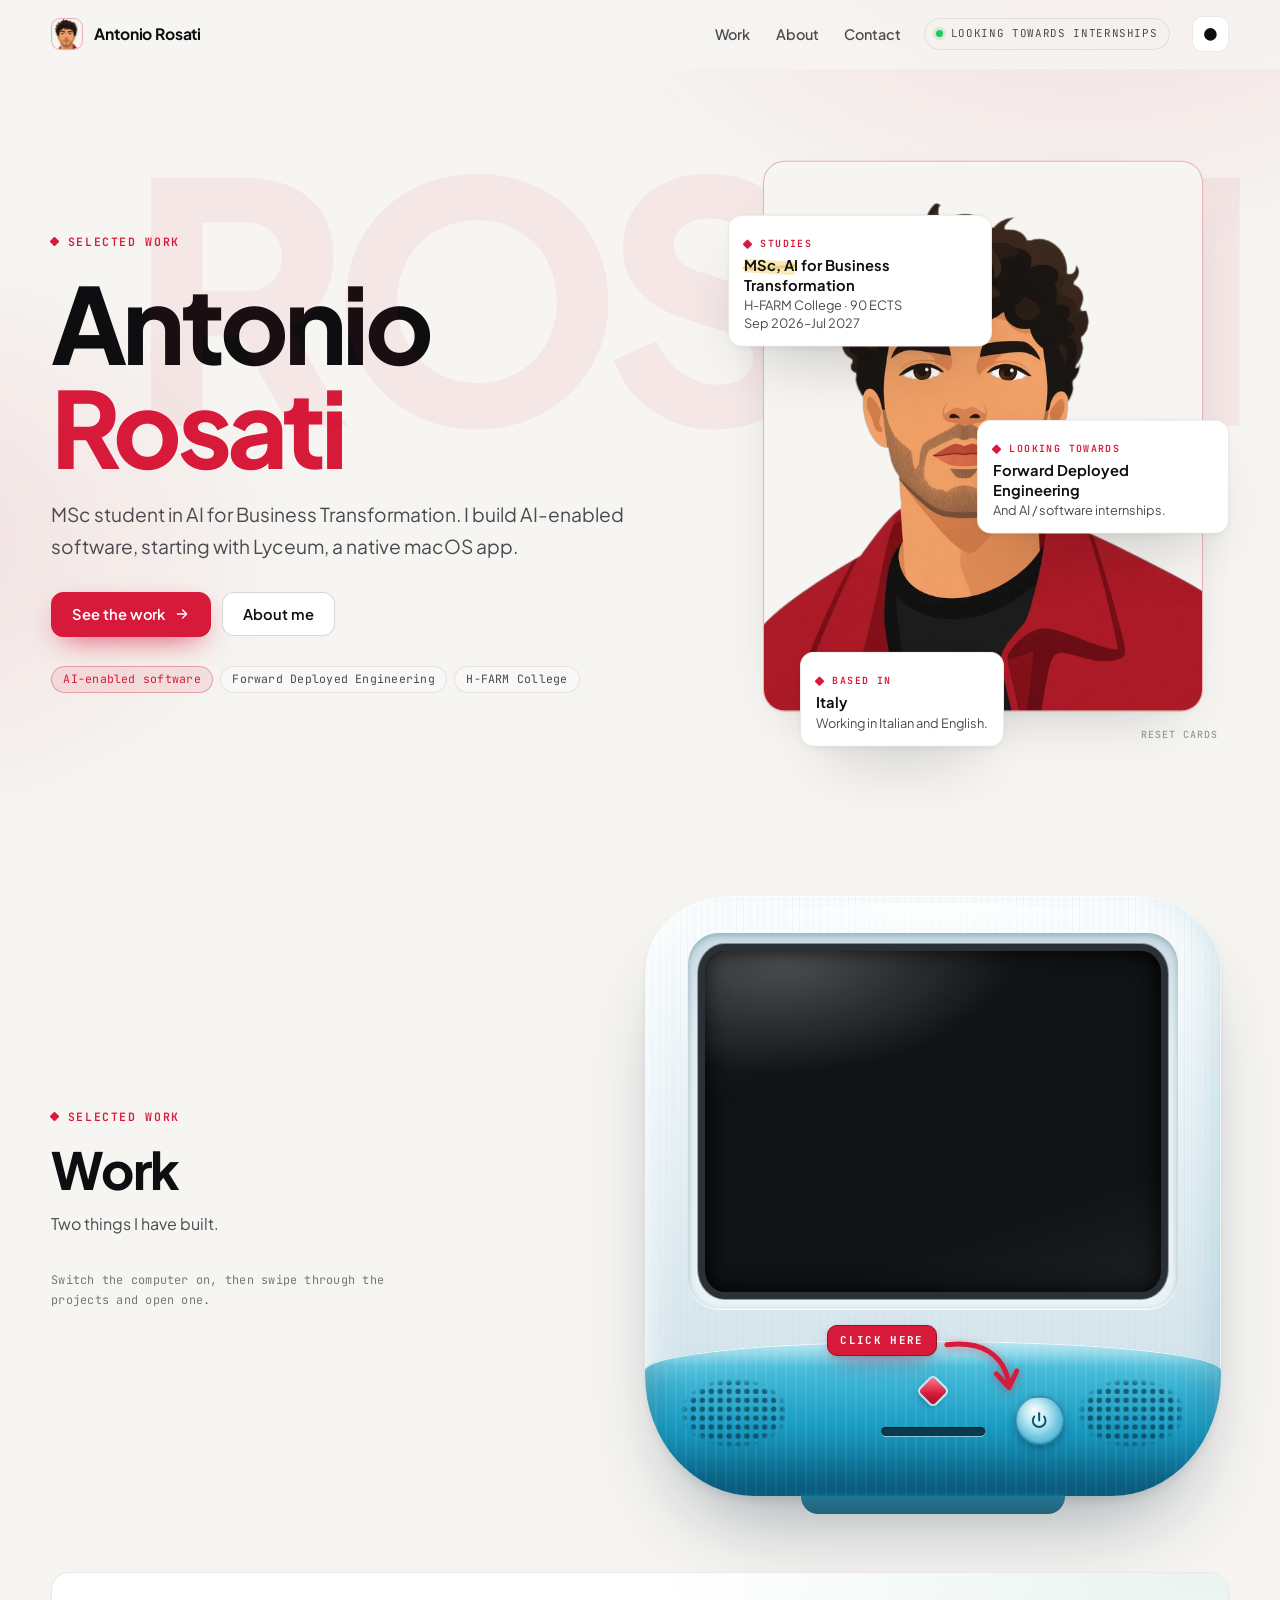
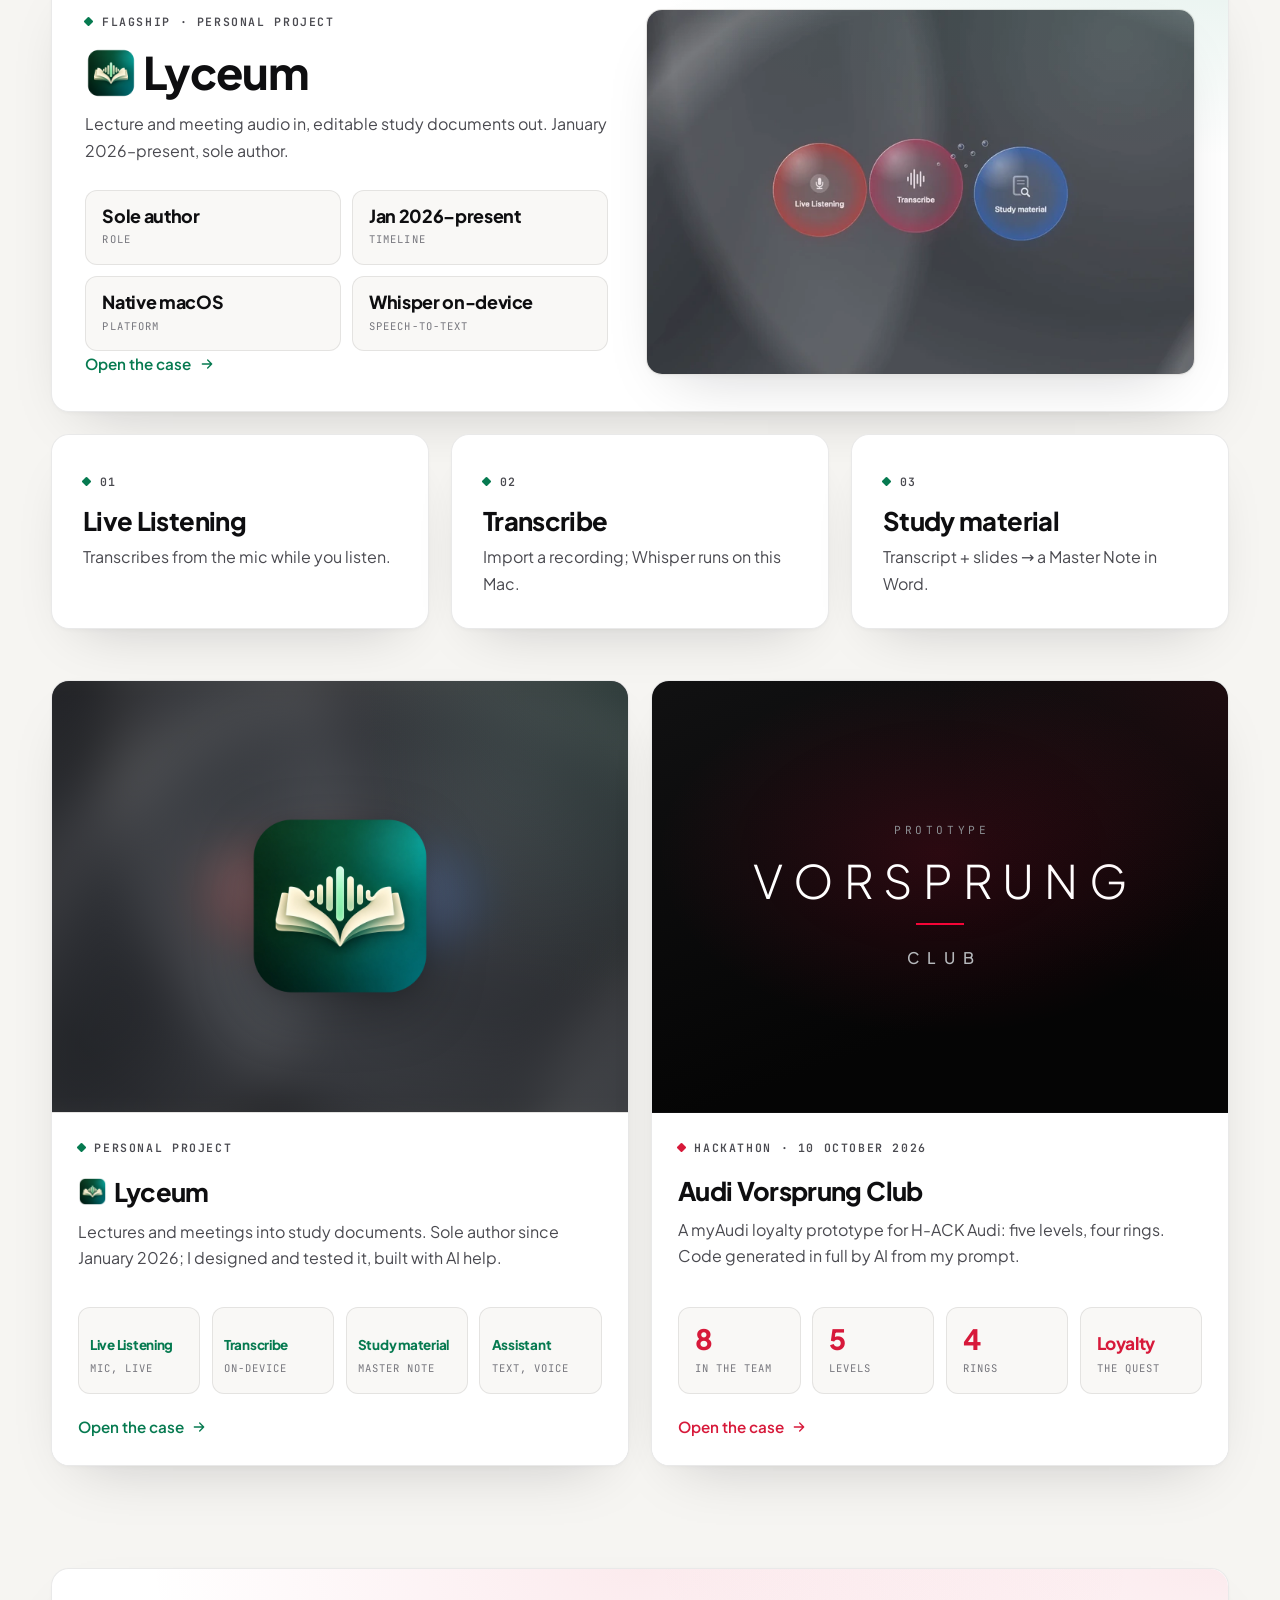
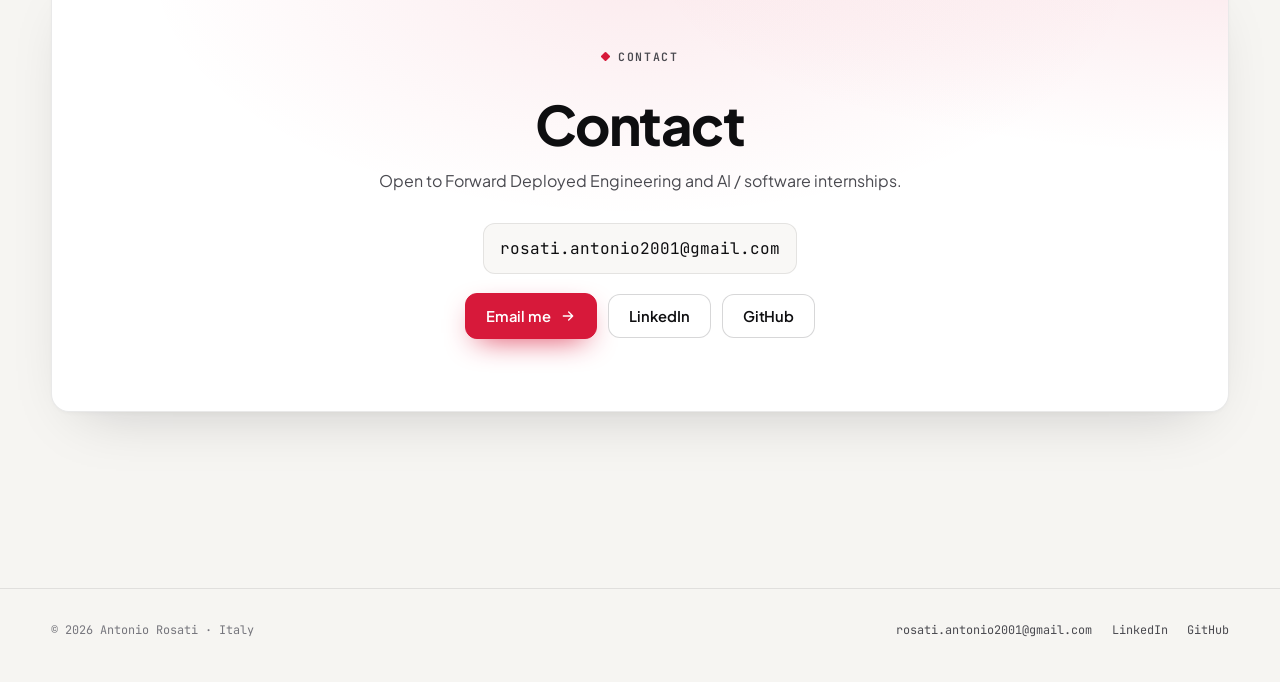
==== index.html @ 2d8f3859 "Round 21: retro computer open transition and Lyceum install buttons Co-authored-by: Antonio Rosati <" ====
<!DOCTYPE html>
<html lang="en-GB">
<head>
  <meta charset="utf-8">
  <meta name="viewport" content="width=device-width, initial-scale=1, viewport-fit=cover">
  <script>
    (function () {
      try {
        var t = localStorage.getItem("ar-theme");
        if (t === "light" || t === "dark") document.documentElement.setAttribute("data-theme", t);
      } catch (e) {}
      document.documentElement.classList.add("js");
      try {
        if (!sessionStorage.getItem("ar-loaded") && !window.matchMedia("(prefers-reduced-motion: reduce)").matches) {
          document.documentElement.classList.add("show-loader");
          sessionStorage.setItem("ar-loaded", "1");
        }
      } catch (e) {}
    })();
  </script>
  <meta name="color-scheme" content="light dark">
  <meta name="theme-color" media="(prefers-color-scheme: light)" content="#F6F5F2">
  <meta name="theme-color" media="(prefers-color-scheme: dark)" content="#0A0A0B">
  <meta name="apple-mobile-web-app-status-bar-style" content="default">
  <meta name="format-detection" content="telephone=no">
  <title>Antonio Rosati — Selected work</title>
  <meta name="description" content="Portfolio of Antonio Rosati, MSc student in AI for Business Transformation. Selected work: Lyceum, a native macOS app, and Audi Vorsprung Club, an AI-generated loyalty prototype from H-ACK Audi.">
  <meta name="author" content="Antonio Rosati">
  <meta property="og:title" content="Antonio Rosati — Selected work">
  <meta property="og:description" content="Lyceum, a native macOS app for lectures and meetings, and the Audi Vorsprung Club prototype from H-ACK Audi.">
  <meta property="og:image" content="https://antoniorosati24.github.io/assets/og-home.jpg?v=20261114">
  <meta property="og:type" content="website">
  <meta property="og:image:type" content="image/jpeg">
  <meta property="og:image:width" content="1200">
  <meta property="og:image:height" content="630">
  <meta property="og:image:alt" content="Antonio Rosati — selected work: Lyceum, a macOS app, and the Vorsprung Club prototype">
  <meta property="og:locale" content="en_GB">
  <meta property="og:site_name" content="Antonio Rosati">
  <meta name="twitter:card" content="summary_large_image">
  <meta name="twitter:title" content="Antonio Rosati — Selected work">
  <meta name="twitter:description" content="Lyceum, a native macOS app for lectures and meetings, and the Audi Vorsprung Club prototype from H-ACK Audi.">
  <meta name="twitter:image" content="https://antoniorosati24.github.io/assets/og-home.jpg?v=20261114">
  <meta name="twitter:image:alt" content="Antonio Rosati — selected work: Lyceum, a macOS app, and the Vorsprung Club prototype">
  <link rel="canonical" href="https://antoniorosati24.github.io/">
  <meta property="og:url" content="https://antoniorosati24.github.io/">
  <link rel="apple-touch-icon" sizes="180x180" href="assets/apple-touch-icon.png?v=20261114">
  <link rel="icon" href="assets/favicon.svg?v=20261114" type="image/svg+xml">
  <link rel="icon" href="assets/favicon-dark.png?v=20261114" type="image/png" media="(prefers-color-scheme: dark)">
  <link rel="icon" href="assets/favicon-light.png?v=20261114" type="image/png" media="(prefers-color-scheme: light)">
  <link rel="icon" href="assets/favicon.png?v=20261114" type="image/png">
  <link rel="icon" href="favicon.ico?v=20261114" sizes="48x48">
  <link rel="stylesheet" href="css/style.css">
  <link rel="preload" href="fonts/PlusJakartaSans-Variable.woff2" as="font" type="font/woff2" crossorigin>
  <link rel="preload" href="fonts/JetBrainsMono-Variable.woff2" as="font" type="font/woff2" crossorigin>
</head>
<body>
  <div class="bg-glow" aria-hidden="true"></div>
  <div class="loader" aria-hidden="true">
    <svg class="loader-ring" viewBox="0 0 120 120" width="120" height="120">
      <circle cx="60" cy="60" r="38" fill="none" stroke="currentColor" stroke-width="1.2" opacity="0.18"/>
      <circle cx="60" cy="60" r="38" fill="none" stroke="#FF3347" stroke-width="2.4" stroke-dasharray="48 200" stroke-linecap="round"/>
      <g transform="translate(54 48)">
        <path d="M0 0 L0 16.5 4.1 13 7.1 20.2 9.5 19.1 6.5 12 12.4 12 Z" fill="#22D3EE" stroke="rgba(0,0,0,0.55)" stroke-width="0.8" stroke-linejoin="round"/>
      </g>
    </svg>
  </div>
  <a class="skip" href="#main">Skip to content</a>
  <header class="nav">
    <div class="wrap nav-in">
    <a class="wordmark" href="index.html" aria-current="page" aria-label="Antonio Rosati"><span class="mark" aria-hidden="true"><picture><source type="image/webp" srcset="assets/avatar.webp"><img src="assets/avatar.png" width="128" height="128" alt=""></picture></span><span class="name">Antonio Rosati</span></a>
    <div class="nav-end">
    <nav aria-label="Primary">
      <ul class="nav-links">
        <li><a href="#work">Work</a></li>
        <li><a href="about.html">About</a></li>
        <li><a href="#contact">Contact</a></li>
      </ul>
    </nav>
    <span class="status"><i></i> Looking towards internships</span>
    <button type="button" class="theme-toggle" data-theme-toggle
        aria-label="Appearance: follows the system. Click to change."
        title="Appearance: follows the system. Click to change.">
      <svg class="icon-system" viewBox="0 0 24 24" aria-hidden="true" fill="currentColor">
        <path d="M12 3a9 9 0 1 0 0 18 9 9 0 0 0 0-18zm0 1.6v14.8A7.4 7.4 0 0 0 12 4.6z"/>
      </svg>
      <svg class="icon-sun" viewBox="0 0 24 24" aria-hidden="true" fill="none" stroke="currentColor" stroke-width="1.7" stroke-linecap="round">
        <circle cx="12" cy="12" r="3.4"/>
        <path d="M12 3.5v1.8M12 18.7v1.8M4.7 12H2.9M21.1 12h-1.8M6.1 6.1l1.3 1.3M16.6 16.6l1.3 1.3M17.9 6.1l-1.3 1.3M7.4 16.6l-1.3 1.3"/>
      </svg>
      <svg class="icon-moon" viewBox="0 0 24 24" aria-hidden="true" fill="none" stroke="currentColor" stroke-width="1.7" stroke-linecap="round" stroke-linejoin="round">
        <path d="M16.4 14.6A6.2 6.2 0 0 1 9.5 7.4 6.4 6.4 0 1 0 16.4 14.6z"/>
      </svg>
    </button>
    </div>
    </div>
  </header>

  <main id="main">
    <section class="hero" aria-labelledby="hero-title">
      <div class="wrap hero-grid">
        <div class="hero-copy" data-reveal>
          <p class="ov">Selected work</p>
          <h1 id="hero-title">Antonio <span class="red">Rosati</span></h1>
          <p class="lede"><span data-key="msc" data-mark="underline">MSc student in AI for Business Transformation</span>. I build <span data-key="aienabled" data-mark="highlight">AI-enabled software</span>, starting with <span data-key="lyceum" data-mark="underline">Lyceum, a native macOS app</span>.</p>
          <div class="btns">
            <a class="btn primary" href="#work">See the work <svg viewBox="0 0 24 24" fill="none" stroke="currentColor" stroke-width="2" stroke-linecap="round" stroke-linejoin="round" aria-hidden="true"><path d="M5 12h14M13 6l6 6-6 6"/></svg></a>
            <a class="btn" href="about.html">About me</a>
          </div>
          <ul class="pills" aria-label="Focus">
            <li class="pill red">AI-enabled software</li>
            <li class="pill">Forward Deployed Engineering</li>
            <li class="pill">H-FARM College</li>
          </ul>
        </div>
        <div class="hero-visual" data-parallax="0.08">
          <span class="display-word" aria-hidden="true" data-parallax="0.12">ROSATI</span>
          <div class="portrait-card">
            <picture>
              <source type="image/webp" srcset="assets/portrait.webp?v=20261115">
              <img src="assets/portrait.png?v=20261115" width="1280" height="1600" alt="Antonio Rosati, illustrated portrait">
            </picture>
          </div>
          <div class="float-card fc-1" data-drag-card="studies" tabindex="0" data-reveal style="--d:280ms">
            <p class="ov">Studies</p>
            <strong data-key="msc-card" data-mark="highlight">MSc, AI for Business Transformation</strong>
            <span data-key="hfarm" data-mark="underline">H-FARM College · 90 ECTS<br>Sep 2026–Jul 2027</span>
          </div>
          <div class="float-card fc-2" data-drag-card="looking" tabindex="0" data-reveal style="--d:380ms">
            <p class="ov">Looking towards</p>
            <strong data-key="fde" data-mark="highlight">Forward Deployed Engineering</strong>
            <span>And AI / software internships.</span>
          </div>
          <div class="float-card fc-3" data-drag-card="based" tabindex="0" data-reveal style="--d:480ms">
            <p class="ov">Based in</p>
            <strong>Italy</strong>
            <span>Working in Italian and English.</span>
          </div>
          <button type="button" class="float-reset" data-float-reset>Reset cards</button>
        </div>
      </div>
    </section>

    <section class="section" id="work" aria-labelledby="work-title">
      <div class="wrap">
        <div class="work-intro">
          <div class="work-head" data-reveal>
            <p class="ov">Selected work</p>
            <h2 class="sec-title" id="work-title">Work</h2>
            <p class="work-note">Two things I have built.</p>
            <p class="retro-hint">Switch the computer on, then swipe through the projects and open one.</p>
          </div>

          <!-- retro desktop computer: an original drawing of a late-90s translucent all-in-one; one project per screen page -->
          <figure class="retro" data-retro data-reveal style="--d:120ms">
            <div class="retro-machine">
              <div class="retro-body">
                <span class="retro-shell-gloss" aria-hidden="true"></span>
                <div class="retro-bezel">
                  <div class="retro-screen" data-no-agents data-retro-screen>
                    <div class="retro-glass" aria-hidden="true"></div>
                    <div class="retro-display">
                      <div class="retro-wall" aria-hidden="true"><i></i><i></i></div>
                      <div class="retro-menubar" aria-hidden="true"><span class="retro-bar-mark"></span><b>AR</b><span>Work</span><span class="retro-count" data-retro-count></span></div>
                      <div class="retro-boot" aria-hidden="true">
                        <span class="retro-boot-mark"></span>
                        <span class="retro-boot-bar"><i></i></span>
                        <span class="retro-boot-text">Starting up…</span>
                      </div>
                      <div class="retro-desk" data-retro-desk role="region" aria-roledescription="carousel" aria-label="Projects" tabindex="-1"></div>
                      <div class="retro-dots" data-retro-dots aria-hidden="true"></div>
                    </div>
                    <div class="retro-scan" aria-hidden="true"></div>
                  </div>
                </div>
                <span class="retro-chin" aria-hidden="true"></span>
                <div class="retro-front">
                  <span class="retro-speaker l" aria-hidden="true"></span>
                  <span class="retro-badge" aria-hidden="true"><i></i></span>
                  <span class="retro-cd" aria-hidden="true"></span>
                  <span class="retro-callout" aria-hidden="true">
                    <span class="retro-bubble">Click here</span>
                    <svg class="retro-callout-arrow" viewBox="0 0 80 64" fill="none" stroke="currentColor" stroke-width="5" stroke-linecap="round" stroke-linejoin="round"><path d="M6 10 C40 6 64 18 70 50"/><path d="M57 40 L70 54 L78 37"/></svg>
                  </span>
                  <button type="button" class="retro-power" data-retro-power aria-pressed="false" aria-label="Turn the computer on"><svg viewBox="0 0 24 24" aria-hidden="true" fill="none" stroke="currentColor" stroke-width="2.2" stroke-linecap="round"><path d="M12 3.5v8"/><path d="M6.6 7.2a7 7 0 1 0 10.8 0"/></svg></button>
                  <span class="retro-speaker r" aria-hidden="true"></span>
                </div>
              </div>
              <span class="retro-foot" aria-hidden="true"></span>
            </div>
            <figcaption class="sr-only">A retro desktop computer. Its power button turns the screen on to show one project per page; each opens its project page.</figcaption>
            <!-- the projects on the screen: one entry per project, in order (taglines reuse the site's own copy) -->
            <script type="application/json" data-retro-apps>
              [
                { "name": "Lyceum", "href": "lyceum.html", "icon": "assets/lyceum/app-icon-256.png", "iconWebp": "assets/lyceum/app-icon-256.webp", "tagline": "Lectures and meetings into study documents.", "label": "Lyceum, open the case", "accentDark": "#3DF5A0", "accentLight": "#067A50" },
                { "name": "H-ACK Audi", "href": "audi.html", "icon": "assets/projects/hack-audi-icon.svg", "tagline": "A myAudi loyalty prototype: five levels, four rings.", "label": "H-ACK Audi: Audi Vorsprung Club, open the case", "accentDark": "#FF3347", "accentLight": "#D7193A" }
              ]
            </script>
          </figure>
        </div>

        <a class="card flagship hover card-glow lyc" href="lyceum.html" data-reveal>
          <div>
            <p class="ov">Flagship · Personal project</p>
            <h3><img class="app-icon-sm" src="assets/lyceum/app-icon.png" width="1024" height="1024" alt="">Lyceum</h3>
            <p>Lecture and meeting audio in, editable study documents out. <span data-key="sole" data-mark="underline">January 2026–present, sole author</span>.</p>
            <ul class="metrics">
              <li class="metric"><b class="word">Sole author</b><span>Role</span></li>
              <li class="metric"><b class="word">Jan 2026–present</b><span>Timeline</span></li>
              <li class="metric"><b class="word" data-key="macos" data-mark="highlight">Native macOS</b><span>Platform</span></li>
              <li class="metric"><b class="word" data-key="whisper" data-mark="highlight">Whisper on-device</b><span>Speech-to-text</span></li>
            </ul>
            <span class="arrow-link">Open the case <svg viewBox="0 0 24 24" fill="none" stroke="currentColor" stroke-width="2" stroke-linecap="round" stroke-linejoin="round" aria-hidden="true"><path d="M5 12h14M13 6l6 6-6 6"/></svg></span>
          </div>
          <div class="shot flagship-shot" data-no-agents>
            <picture><source type="image/webp" srcset="assets/lyceum/10-home-720.webp 720w, assets/lyceum/10-home.webp 1308w" sizes="(max-width: 860px) 92vw, 620px"><img src="assets/lyceum/10-home.png" width="1308" height="872" alt="Lyceum’s Home screen: three workspaces — Live Listening, Transcribe and Study material." decoding="async"></picture>
          </div>
        </a>

        <div class="grid g-3 lyc" style="margin-top: clamp(0.9rem, 1.8vw, 1.4rem)">
          <article class="card" data-reveal style="--d:40ms">
            <p class="ov">01</p>
            <h3>Live Listening</h3>
            <p>Transcribes from the mic while you listen.</p>
          </article>
          <article class="card" data-reveal style="--d:120ms">
            <p class="ov">02</p>
            <h3>Transcribe</h3>
            <p>Import a recording; Whisper runs on this Mac.</p>
          </article>
          <article class="card" data-reveal style="--d:200ms">
            <p class="ov">03</p>
            <h3>Study material</h3>
            <p>Transcript + slides → a Master Note in Word.</p>
          </article>
        </div>

        <div class="grid g-2" style="margin-top: clamp(2.2rem, 4vw, 3.2rem)">
          <a class="card project-card hover card-glow card-green" href="lyceum.html" data-reveal>
            <div class="shot icon-shot icon-shot-bg">
              <span class="scheme-img icon-bg" aria-hidden="true"><img class="on-light" src="assets/lyceum/01-home-1920.webp" width="1920" height="1028" alt="" decoding="async"><img class="on-dark" src="assets/lyceum/dark/01-home-1920.webp" width="1920" height="1028" alt="" decoding="async"></span>
              <picture><source type="image/webp" srcset="assets/lyceum/app-icon.webp"><img class="app-tile" src="assets/lyceum/app-icon.png" width="1024" height="1024" alt="Lyceum app icon: an open book with sound bars."></picture>
            </div>
            <div class="body">
              <p class="ov">Personal project</p>
              <h3><img class="app-icon-sm" src="assets/lyceum/app-icon.png" width="1024" height="1024" alt="">Lyceum</h3>
              <p>Lectures and meetings into study documents. Sole author since January 2026; I designed and tested it, built with AI help.</p>
              <ul class="metrics metrics-names chips-green" aria-label="The app’s four sections">
                <li class="metric"><b class="word">Live Listening</b><span>Mic, live</span></li>
                <li class="metric"><b class="word">Transcribe</b><span>On-device</span></li>
                <li class="metric"><b class="word">Study material</b><span>Master Note</span></li>
                <li class="metric"><b class="word">Assistant</b><span>Text, voice</span></li>
              </ul>
              <span class="arrow-link">Open the case <svg viewBox="0 0 24 24" fill="none" stroke="currentColor" stroke-width="2" stroke-linecap="round" stroke-linejoin="round" aria-hidden="true"><path d="M5 12h14M13 6l6 6-6 6"/></svg></span>
            </div>
          </a>
          <a class="card project-card hover card-glow" href="audi.html" data-reveal style="--d:120ms">
            <div class="shot name-shot" role="img" aria-label="Vorsprung Club, the name of the loyalty prototype.">
              <span class="name-mark" aria-hidden="true">
                <span class="name-kicker">Prototype</span>
                <span class="name-main">Vorsprung</span>
                <span class="name-rule"></span>
                <span class="name-sub">Club</span>
              </span>
            </div>
            <div class="body">
              <p class="ov">Hackathon · 10 October 2026</p>
              <h3>Audi Vorsprung Club</h3>
              <p>A myAudi loyalty prototype for <span data-key="hack" data-mark="underline">H-ACK Audi</span>: <span data-key="rings" data-mark="highlight">five levels, four rings</span>. Code <span data-key="aigen" data-mark="underline">generated in full by AI from my prompt</span>.</p>
              <ul class="metrics metrics-4">
                <li class="metric"><b>8</b><span>In the team</span></li>
                <li class="metric"><b>5</b><span>Levels</span></li>
                <li class="metric"><b>4</b><span>Rings</span></li>
                <li class="metric"><b class="metric-word">Loyalty</b><span>The quest</span></li>
              </ul>
              <span class="arrow-link">Open the case <svg viewBox="0 0 24 24" fill="none" stroke="currentColor" stroke-width="2" stroke-linecap="round" stroke-linejoin="round" aria-hidden="true"><path d="M5 12h14M13 6l6 6-6 6"/></svg></span>
            </div>
          </a>
        </div>
      </div>
    </section>

    <section class="section" id="contact" aria-labelledby="cta-title">
      <div class="wrap">
        <div class="card cta card-glow" data-reveal>
          <p class="ov">Contact</p>
          <h2 id="cta-title">Contact</h2>
          <p>Open to <span data-key="fde-cta" data-mark="highlight">Forward Deployed Engineering</span> and AI / software internships.</p>
          <div class="email-row">
            <a class="email" href="mailto:rosati.antonio2001@gmail.com" data-key="email" data-mark="underline">rosati.antonio2001@gmail.com</a>
          </div>
          <div class="btns">
            <a class="btn primary" href="mailto:rosati.antonio2001@gmail.com">Email me <svg viewBox="0 0 24 24" fill="none" stroke="currentColor" stroke-width="2" stroke-linecap="round" stroke-linejoin="round" aria-hidden="true"><path d="M5 12h14M13 6l6 6-6 6"/></svg></a>
            <a class="btn" href="https://www.linkedin.com/in/antros" rel="noopener noreferrer">LinkedIn</a>
            <a class="btn" href="https://github.com/antoniorosati24" rel="noopener noreferrer">GitHub</a>
          </div>
        </div>
      </div>
    </section>
  </main>

  <footer class="footer">
    <div class="wrap footer-in">
      <div>© 2026 Antonio Rosati · Italy</div>
      <ul class="footer-links">
        <li><a href="mailto:rosati.antonio2001@gmail.com">rosati.antonio2001@gmail.com</a></li>
        <li><a href="https://www.linkedin.com/in/antros" rel="noopener noreferrer">LinkedIn</a></li>
        <li><a href="https://github.com/antoniorosati24" rel="noopener noreferrer">GitHub</a></li>
        
      </ul>
    </div>
  </footer>

  <canvas class="agents" data-agents aria-hidden="true"></canvas>
  <script src="vendor/gsap.min.js" defer></script>
  <script src="vendor/ScrollTrigger.min.js" defer></script>
  <script src="vendor/lenis.min.js" defer></script>
  <script src="js/main.js" defer></script>

</body>
</html>
---- css/style.css ----
/* Antonio Rosati — portfolio v3
   Studio-dark with a crimson accent, and a matching light version.
   Type: Plus Jakarta Sans (headings + text), JetBrains Mono (overlines, pills, meta).
   Both SIL Open Font License, self-hosted. Static, GitHub Pages ready. */

/* ---------- fonts ---------- */
@font-face {
  font-family: "Plus Jakarta Sans";
  src: url("../fonts/PlusJakartaSans-Variable.woff2") format("woff2");
  font-weight: 200 800; font-style: normal; font-display: swap;
  unicode-range: U+0000-00FF, U+0131, U+0152-0153, U+02BB-02BC, U+02C6, U+02DA, U+02DC, U+0304, U+0308, U+0329, U+2000-206F, U+20AC, U+2122, U+2191, U+2193, U+2212, U+2215, U+FEFF, U+FFFD;
}
@font-face {
  font-family: "Plus Jakarta Sans";
  src: url("../fonts/PlusJakartaSans-Variable-ext.woff2") format("woff2");
  font-weight: 200 800; font-style: normal; font-display: swap;
  unicode-range: U+0100-02AF, U+0304, U+0308, U+0329, U+1E00-1E9F, U+1EF2-1EFF, U+2020, U+20A0-20AB, U+20AD-20C0, U+2113, U+2C60-2C7F, U+A720-A7FF;
}
@font-face {
  font-family: "JetBrains Mono";
  src: url("../fonts/JetBrainsMono-Variable.woff2") format("woff2");
  font-weight: 100 800; font-style: normal; font-display: swap;
}

/* ---------- tokens: light ---------- */
:root {
  --bg: #F6F5F2;
  --bg-2: #EFEDE8;
  --card: #FFFFFF;
  --card-2: #F9F8F6;
  --line: rgba(12, 12, 14, 0.09);
  --line-strong: rgba(12, 12, 14, 0.16);
  --ink: #0E0E10;
  --ink-soft: #4A4A50;
  --ink-faint: #76767D;
  --accent: #D7193A;
  --accent-ink: #FFFFFF;
  --accent-soft: rgba(215, 25, 58, 0.09);
  --accent-line: rgba(215, 25, 58, 0.32);
  --glow: rgba(215, 25, 58, 0.10);
  --shadow: 0 24px 60px -30px rgba(14, 14, 16, 0.22), 0 2px 6px -2px rgba(14, 14, 16, 0.06);
  --shadow-lift: 0 30px 70px -30px rgba(14, 14, 16, 0.28), 0 2px 8px -2px rgba(14, 14, 16, 0.08);
  --nav-bg: rgba(246, 245, 242, 0.78);
  --veil: rgba(14, 14, 16, 0.6);
  --sans: "Plus Jakarta Sans", ui-sans-serif, system-ui, -apple-system, "Segoe UI", Roboto, Arial, sans-serif;
  --mono: "JetBrains Mono", ui-monospace, "SF Mono", Menlo, Consolas, monospace;
  --ease: cubic-bezier(0.22, 1, 0.36, 1);
  --spring: cubic-bezier(0.22, 1.4, 0.36, 1);
  --pad: clamp(1.1rem, 4vw, 3.5rem);
  --max: 76rem;
  --nav-h: 4.25rem;
  --r: 18px;
  --r-sm: 12px;
  --focus: 0 0 0 2px var(--bg), 0 0 0 4px var(--accent);
  color-scheme: light;
}
/* ---------- tokens: dark (system, unless the visitor chose light) ---------- */
@media (prefers-color-scheme: dark) {
  :root:not([data-theme="light"]) {
    --bg: #0A0A0B;
    --bg-2: #0F0F11;
    --card: #141416;
    --card-2: #1A1A1D;
    --line: rgba(255, 255, 255, 0.09);
    --line-strong: rgba(255, 255, 255, 0.16);
    --ink: #F5F5F5;
    --ink-soft: #A3A3A3;
    --ink-faint: #7A7A7A;
    --accent: #FF3347;
    --accent-ink: #FFFFFF;
    --accent-soft: rgba(255, 51, 71, 0.12);
    --accent-line: rgba(255, 51, 71, 0.38);
    --glow: rgba(255, 40, 60, 0.16);
    --shadow: 0 30px 70px -34px rgba(0, 0, 0, 0.8);
    --shadow-lift: 0 34px 80px -30px rgba(0, 0, 0, 0.9), 0 0 0 1px rgba(255, 51, 71, 0.18);
    --nav-bg: rgba(10, 10, 11, 0.72);
    --veil: rgba(0, 0, 0, 0.75);
    color-scheme: dark;
  }
}
html[data-theme="dark"] {
  --bg: #0A0A0B;
  --bg-2: #0F0F11;
  --card: #141416;
  --card-2: #1A1A1D;
  --line: rgba(255, 255, 255, 0.09);
  --line-strong: rgba(255, 255, 255, 0.16);
  --ink: #F5F5F5;
  --ink-soft: #A3A3A3;
  --ink-faint: #7A7A7A;
  --accent: #FF3347;
  --accent-ink: #FFFFFF;
  --accent-soft: rgba(255, 51, 71, 0.12);
  --accent-line: rgba(255, 51, 71, 0.38);
  --glow: rgba(255, 40, 60, 0.16);
  --shadow: 0 30px 70px -34px rgba(0, 0, 0, 0.8);
  --shadow-lift: 0 34px 80px -30px rgba(0, 0, 0, 0.9), 0 0 0 1px rgba(255, 51, 71, 0.18);
  --nav-bg: rgba(10, 10, 11, 0.72);
  --veil: rgba(0, 0, 0, 0.75);
  color-scheme: dark;
}
html[data-theme="light"] { color-scheme: light; }

/* ---------- base ---------- */
*, *::before, *::after { box-sizing: border-box; }
html {
  -webkit-text-size-adjust: 100%;
  text-size-adjust: 100%;
  background: var(--bg);
  color: var(--ink);
}
html.lenis, html.lenis body { height: auto; }
.lenis.lenis-smooth { scroll-behavior: auto !important; }
.lenis.lenis-stopped { overflow: clip; }
body {
  margin: 0;
  min-height: 100vh;
  min-height: 100svh;
  background: var(--bg);
  color: var(--ink);
  font-family: var(--sans);
  font-size: 1rem;
  line-height: 1.65;
  -webkit-font-smoothing: antialiased;
  -moz-osx-font-smoothing: grayscale;
}
/* the soft red glow that sits on the page itself (never on top of anything) */
.bg-glow {
  position: fixed;
  inset: 0;
  z-index: 0;
  pointer-events: none;
  background:
    radial-gradient(60% 50% at 85% -5%, var(--glow), transparent 70%),
    radial-gradient(50% 50% at -10% 60%, var(--glow), transparent 70%);
  opacity: 0.9;
}
img, video, svg { max-width: 100%; }
img, video { display: block; height: auto; }
a { color: inherit; }
a:focus-visible, button:focus-visible, [tabindex]:focus-visible { outline: none; box-shadow: var(--focus); border-radius: 6px; }
h1, h2, h3, h4 { font-family: var(--sans); font-weight: 750; letter-spacing: -0.025em; line-height: 1.08; margin: 0; color: var(--ink); }
p { margin: 0 0 1em; }
strong { font-weight: 650; color: var(--ink); }
::selection { background: var(--accent); color: var(--accent-ink); }

.skip {
  position: absolute; left: 1rem; top: -4rem; z-index: 100;
  background: var(--accent); color: var(--accent-ink);
  padding: 0.6rem 1rem; border-radius: 10px; text-decoration: none; font-weight: 600;
}
.skip:focus { top: 1rem; }

/* ---------- layout ---------- */
main, .footer { position: relative; z-index: 2; }
.wrap { max-width: calc(var(--max) + var(--pad) * 2); margin: 0 auto; padding: 0 var(--pad); }
.section { padding: clamp(3.5rem, 8vw, 6.5rem) 0 0; }
.section:last-child { padding-bottom: clamp(3.5rem, 8vw, 6rem); }

/* overline: mono, uppercase, accent, with a small square marker */
.ov, .eyebrow {
  display: inline-flex; align-items: center; gap: 0.6rem;
  font-family: var(--mono); font-size: 0.72rem; font-weight: 600;
  letter-spacing: 0.14em; text-transform: uppercase;
  color: var(--accent); margin: 0 0 1rem;
}
.ov::before, .eyebrow::before {
  content: ""; width: 7px; height: 7px; background: var(--accent);
  border-radius: 1px; transform: rotate(45deg); flex: none;
}
.sec-title { font-size: clamp(2rem, 4.2vw, 3.2rem); margin-bottom: 0.9rem; }
.sec-lede { color: var(--ink-soft); font-size: 1.06rem; max-width: 44em; margin: 0; }
.lede { color: var(--ink-soft); font-size: clamp(1.05rem, 1.5vw, 1.2rem); line-height: 1.65; max-width: 38em; }
.meta { font-family: var(--mono); font-size: 0.76rem; letter-spacing: 0.02em; color: var(--ink-faint); line-height: 1.7; }
.muted { color: var(--ink-faint); }
.prose p { color: var(--ink-soft); }
.prose p:last-child { margin-bottom: 0; }
.prose a, .link { color: var(--accent); text-decoration: none; background-image: linear-gradient(currentColor, currentColor); background-size: 100% 1px; background-position: 0 100%; background-repeat: no-repeat; padding-bottom: 1px; }
.prose a:hover, .link:hover { background-size: 100% 2px; }

/* ---------- cards ---------- */
.card {
  position: relative;
  background: var(--card);
  border: 1px solid var(--line);
  border-radius: var(--r);
  padding: clamp(1.25rem, 2.4vw, 2rem);
  box-shadow: var(--shadow);
  transition: transform 0.55s var(--ease), border-color 0.4s var(--ease), box-shadow 0.55s var(--ease);
}
.card.hover:hover, a.card:hover { transform: translateY(-4px); border-color: var(--accent-line); box-shadow: var(--shadow-lift); }
a.card { display: block; text-decoration: none; color: inherit; }
.card h3 { font-size: clamp(1.25rem, 2vw, 1.6rem); margin-bottom: 0.6rem; }
.card p { color: var(--ink-soft); }
.card p:last-child { margin-bottom: 0; }
.card-glow::after {
  content: ""; position: absolute; inset: 0; border-radius: inherit; pointer-events: none;
  background: radial-gradient(70% 60% at 100% 0%, var(--accent-soft), transparent 70%);
}
.grid { display: grid; gap: clamp(0.9rem, 1.8vw, 1.4rem); }
.g-2 { grid-template-columns: repeat(2, minmax(0, 1fr)); }
.g-3 { grid-template-columns: repeat(3, minmax(0, 1fr)); }
.span-2 { grid-column: span 2; }

/* pills / chips */
.pills { list-style: none; margin: 0; padding: 0; display: flex; flex-wrap: wrap; gap: 0.45rem; }
.pill {
  font-family: var(--mono); font-size: 0.72rem; letter-spacing: 0.02em;
  color: var(--ink-soft); background: var(--card-2);
  border: 1px solid var(--line); border-radius: 999px; padding: 0.3rem 0.7rem; line-height: 1.4;
}
.pill.red { color: var(--accent); border-color: var(--accent-line); background: var(--accent-soft); }

/* metric tiles: only numbers already on the site/profile, else words */
.metrics { display: grid; grid-template-columns: repeat(4, minmax(0, 1fr)); gap: 0.7rem; margin: 1.6rem 0 0; padding: 0; list-style: none; }
.metric { background: var(--card-2); border: 1px solid var(--line); border-radius: var(--r-sm); padding: 0.95rem 1rem; }
.metric b { display: block; font-size: clamp(1.25rem, 2.4vw, 1.75rem); font-weight: 750; letter-spacing: -0.02em; color: var(--accent); line-height: 1.15; }
.metric b.word { font-size: clamp(1rem, 1.5vw, 1.12rem); color: var(--ink); }
.metric span { display: block; margin-top: 0.3rem; font-family: var(--mono); font-size: 0.66rem; letter-spacing: 0.1em; text-transform: uppercase; color: var(--ink-faint); }

/* buttons */
.btns { display: flex; flex-wrap: wrap; gap: 0.7rem; align-items: center; }
.btn {
  display: inline-flex; align-items: center; justify-content: center; gap: 0.55rem;
  font: 600 0.92rem/1 var(--sans); letter-spacing: -0.005em;
  padding: 0.85rem 1.25rem; border-radius: 12px; text-decoration: none; cursor: pointer;
  border: 1px solid var(--line-strong); background: var(--card); color: var(--ink);
  transition: transform 0.4s var(--spring), background 0.3s, border-color 0.3s, box-shadow 0.3s;
}
.btn:hover { transform: translateY(-2px); border-color: var(--ink-faint); }
.btn.primary { background: var(--accent); border-color: var(--accent); color: var(--accent-ink); box-shadow: 0 10px 30px -12px var(--accent); }
.btn.primary:hover { box-shadow: 0 14px 36px -12px var(--accent); filter: brightness(1.06); }
.btn svg { width: 1rem; height: 1rem; flex: none; }
.arrow-link { display: inline-flex; align-items: center; gap: 0.45rem; font-weight: 600; color: var(--accent); text-decoration: none; font-size: 0.95rem; }
.arrow-link svg { width: 1rem; height: 1rem; transition: transform 0.4s var(--spring); }
a:hover .arrow-link svg, .arrow-link:hover svg { transform: translateX(4px); }

/* ---------- nav ---------- */
.nav {
  position: sticky; top: 0; z-index: 40;
  background: var(--nav-bg);
  backdrop-filter: blur(16px) saturate(1.2);
  -webkit-backdrop-filter: blur(16px) saturate(1.2);
  border-bottom: 1px solid transparent;
  transition: border-color 0.4s var(--ease);
}
.nav.is-scrolled { border-bottom-color: var(--line); }
.nav-in { display: flex; align-items: center; justify-content: space-between; gap: 1rem; min-height: var(--nav-h); }
.wordmark { display: inline-flex; align-items: center; gap: 0.7rem; text-decoration: none; font-weight: 700; font-size: 0.98rem; letter-spacing: -0.01em; white-space: nowrap; }
.wordmark .mark {
  display: block; width: 2rem; height: 2rem; border-radius: 9px; overflow: hidden;
  flex: none; background: var(--bg); border: 1px solid var(--accent-line); line-height: 0;
}
.wordmark .mark picture, .wordmark .mark img {
  display: block; width: 100%; height: 100%; object-fit: cover; border-radius: inherit;
}
.wordmark:hover .mark { border-color: var(--accent); }
.nav-end { display: flex; align-items: center; gap: clamp(0.6rem, 2vw, 1.4rem); }
.nav-links { display: flex; gap: clamp(0.8rem, 2vw, 1.6rem); list-style: none; margin: 0; padding: 0; }
.nav-links a { text-decoration: none; font-size: 0.9rem; font-weight: 550; color: var(--ink-soft); transition: color 0.3s; }
.nav-links a:hover, .nav-links a[aria-current="page"] { color: var(--ink); }
.nav-links a[aria-current="page"] { box-shadow: inset 0 -2px 0 var(--accent); padding-bottom: 3px; }
.status {
  display: inline-flex; align-items: center; gap: 0.5rem;
  font-family: var(--mono); font-size: 0.68rem; letter-spacing: 0.06em; text-transform: uppercase;
  color: var(--ink-soft); border: 1px solid var(--line); border-radius: 999px; padding: 0.35rem 0.7rem; white-space: nowrap;
}
.status i { width: 7px; height: 7px; border-radius: 50%; background: #22C55E; box-shadow: 0 0 0 3px rgba(34, 197, 94, 0.18); }
.theme-toggle {
  width: 2.3rem; height: 2.3rem; border-radius: 10px; border: 1px solid var(--line);
  background: var(--card); color: var(--ink); display: inline-grid; place-items: center; cursor: pointer; padding: 0;
}
.theme-toggle svg { width: 1.05rem; height: 1.05rem; grid-area: 1 / 1; opacity: 0; transition: opacity 0.3s; }
html:not([data-theme]) .theme-toggle .icon-system,
html[data-theme="light"] .theme-toggle .icon-sun,
html[data-theme="dark"] .theme-toggle .icon-moon { opacity: 1; }

/* ---------- hero (home) ---------- */
.hero { position: relative; padding: clamp(2.5rem, 7vw, 5.5rem) 0 clamp(1rem, 3vw, 2rem); }
.hero-grid { display: grid; grid-template-columns: minmax(0, 1.25fr) minmax(0, 0.9fr); gap: clamp(2rem, 5vw, 4.5rem); align-items: center; }
.hero h1 { font-size: clamp(3rem, 8.4vw, 6.6rem); line-height: 0.98; letter-spacing: -0.045em; margin: 0.2rem 0 1.4rem; }
.hero h1 .red { color: var(--accent); }
.hero .lede { margin-bottom: 1.8rem; }
.hero .pills { margin-top: 1.8rem; }
/* a very subtle, solid display word set behind the hero (filled, never outlined) */
.display-word {
  position: absolute; right: -0.04em; top: 0.1em; z-index: -1;
  font-weight: 800; font-size: clamp(9rem, 26vw, 22rem); line-height: 0.8; letter-spacing: -0.06em;
  color: var(--accent); opacity: 0.06; user-select: none; pointer-events: none; white-space: nowrap;
}
.hero-visual { position: relative; isolation: isolate; padding: 1.2rem 1.6rem 2.2rem 0; }
.portrait-card { position: relative; border-radius: 22px; overflow: hidden; border: 1px solid var(--accent-line); box-shadow: var(--shadow); background: var(--bg); aspect-ratio: 4 / 5; }
.portrait-card picture { display: block; width: 100%; height: 100%; }
.portrait-card img { width: 100%; height: 100%; object-fit: cover; display: block; }
.float-card {
  position: absolute; z-index: 2; max-width: 16.5rem;
  background: var(--card); border: 1px solid var(--line); border-radius: 14px; padding: 0.8rem 0.95rem;
  box-shadow: var(--shadow-lift);
  cursor: grab;
  touch-action: none;
  user-select: none;
  -webkit-user-select: none;
  will-change: auto;
}
.float-card.is-dragging {
  cursor: grabbing;
  z-index: 6;
  box-shadow: var(--shadow-lift), 0 22px 50px -20px rgba(14, 14, 16, 0.45);
  border-color: var(--accent-line);
}
.float-card:focus { outline: none; }
.float-card:focus-visible { box-shadow: var(--focus), var(--shadow-lift); }
.float-reset {
  position: absolute; right: 0.15rem; bottom: 0;
  z-index: 3;
  font-family: var(--mono); font-size: 0.62rem; font-weight: 600;
  letter-spacing: 0.1em; text-transform: uppercase;
  color: var(--ink-faint);
  background: transparent; border: 0; padding: 0.35rem 0.5rem;
  cursor: pointer; border-radius: 8px;
  opacity: 0.7;
}
.float-reset:hover, .float-reset:focus-visible { color: var(--accent); opacity: 1; }
.hero-visual.is-arranged .float-reset { opacity: 1; }
.float-card .ov { margin-bottom: 0.25rem; font-size: 0.62rem; }
.float-card strong { display: block; font-size: 0.92rem; line-height: 1.3; }
.float-card span { display: block; font-size: 0.8rem; color: var(--ink-soft); line-height: 1.4; margin-top: 0.15rem; }
.fc-1 { left: -2.2rem; top: 12%; }
.fc-2 { right: -0.4rem; top: 46%; }
.fc-3 { left: 8%; bottom: 0; }

/* ---------- about + principles ---------- */
.about-grid { display: grid; grid-template-columns: minmax(0, 1.1fr) minmax(0, 1fr); gap: clamp(0.9rem, 1.8vw, 1.4rem); }
.principles { list-style: none; margin: 0; padding: 0; display: grid; gap: 0.7rem; counter-reset: pr; }
.principles li { counter-increment: pr; display: grid; grid-template-columns: auto 1fr; gap: 0.9rem; align-items: start; }
.principles li::before {
  content: counter(pr, decimal-leading-zero); font-family: var(--mono); font-size: 0.72rem; font-weight: 600; color: var(--accent);
  border: 1px solid var(--accent-line); background: var(--accent-soft); border-radius: 8px; padding: 0.3rem 0.45rem; line-height: 1;
}
.principles strong { display: block; font-size: 1rem; }
.principles span { color: var(--ink-soft); font-size: 0.94rem; }

/* ---------- flagship + project cards ---------- */
.flagship { display: grid; grid-template-columns: minmax(0, 1fr) minmax(0, 1.05fr); gap: clamp(1.2rem, 3vw, 2.6rem); align-items: center; padding: clamp(1.25rem, 2.6vw, 2.2rem); }
.flagship h3 { font-size: clamp(1.8rem, 3.6vw, 2.8rem); margin: 0 0 0.8rem; }
.flagship .metrics { grid-template-columns: repeat(2, minmax(0, 1fr)); }
.shot { border-radius: 14px; overflow: hidden; border: 1px solid var(--line); background: var(--card-2); }
.shot img { width: 100%; }
.project-card, a.project-card { display: flex; flex-direction: column; padding: 0; overflow: hidden; }
.project-card .shot {
  position: relative;
  border: 0;
  border-radius: 0;
  /* 4:3 lets a top-aligned Audi crop finish “Anello attivo AUDERE”
     in the dark band above the rings, without a mid-line cut. */
  aspect-ratio: 4 / 3;
  overflow: hidden;
  background: var(--card);
}
.project-card .shot .scheme-img {
  width: 100%;
  height: 100%;
  display: grid; /* keep light/dark stills stacked, not in a column */
}
.project-card .shot .scheme-img > img,
.project-card .shot .scheme-img > picture {
  grid-area: 1 / 1;
  width: 100%;
  height: 100%;
}
.project-card .shot img {
  width: 100%;
  height: 100%;
  object-fit: cover;
  object-position: center center;
  transition: transform 0.9s var(--ease);
}
/* Portrait app captures (Audi dashboard): pin to the top, then fade. */
.project-card .shot-top img { object-position: top center; }
.project-card .shot::after {
  content: "";
  position: absolute;
  left: 0; right: 0; bottom: 0;
  height: 12%;
  background: linear-gradient(to bottom, transparent 0%, var(--card) 85%);
  pointer-events: none;
  z-index: 1;
}
.project-card:hover .shot img { transform: scale(1.03); }
/* App-symbol tiles instead of screenshots */
.project-card .icon-shot {
  display: grid;
  place-items: center;
  padding: clamp(1.6rem, 4vw, 3rem);
  background:
    radial-gradient(60% 70% at 50% 45%, var(--icon-glow, var(--accent-soft)) 0%, transparent 70%),
    var(--card-2);
  border-bottom: 1px solid var(--line);
}
.project-card .icon-shot::after { display: none; }
.project-card .icon-shot picture { display: contents; }
.project-card .icon-shot img.app-tile {
  width: auto;
  height: 62%;
  max-width: 62%;
  aspect-ratio: 1;
  object-fit: contain;
  filter: drop-shadow(0 18px 30px rgba(0, 0, 0, 0.22)) drop-shadow(0 4px 8px rgba(0, 0, 0, 0.12));
}
.project-card:first-child .icon-shot { --icon-glow: rgba(46, 170, 120, 0.14); }
/* Lyceum card: blurred, dimmed Home behind the crisp icon */
.project-card .icon-shot-bg { position: relative; isolation: isolate; }
.project-card .icon-shot-bg img.app-tile { position: relative; z-index: 2; }
.project-card .icon-shot-bg .icon-bg {
  position: absolute; inset: -24px; z-index: 0;
  width: auto; height: auto;
}
.project-card .icon-shot-bg .icon-bg > img {
  width: 100%; height: 100%;
  object-fit: cover; object-position: center;
  filter: blur(22px) saturate(1.1);
  transform: scale(1.08);
  transition: none;
}
.project-card .icon-shot-bg::before {
  content: ""; position: absolute; inset: 0; z-index: 1;
  background: radial-gradient(55% 60% at 50% 50%, rgba(10, 10, 11, 0.1) 0%, rgba(10, 10, 11, 0.42) 100%);
}
html[data-theme="light"] .project-card .icon-shot-bg::before {
  background: radial-gradient(55% 60% at 50% 50%, rgba(246, 245, 242, 0.12) 0%, rgba(246, 245, 242, 0.38) 100%);
}
.project-card:hover .icon-shot-bg .icon-bg > img { transform: scale(1.08); }
/* Audi card: the prototype's name, styled after its own wordmark slot
   (uppercase, wide tracking, titanium on near-black, red accent).
   Site font only — no Audi typefaces, rings or other official assets. */
.project-card .name-shot {
  display: grid;
  place-items: center;
  padding: clamp(1.6rem, 4vw, 3rem);
  background:
    radial-gradient(70% 60% at 50% 40%, rgba(245, 5, 55, 0.14) 0%, transparent 70%),
    linear-gradient(160deg, #111112 0%, #050505 70%);
  border-bottom: 1px solid var(--line);
}
.project-card .name-shot::after { display: none; }
.name-mark {
  display: flex; flex-direction: column; align-items: center;
  font-family: var(--sans);
  text-transform: uppercase;
  text-align: center;
  transition: transform 0.9s var(--ease);
}
.name-kicker {
  font-family: var(--mono);
  font-size: clamp(0.6rem, 0.9vw, 0.7rem);
  letter-spacing: 0.32em;
  color: #8b8e92;
  margin-bottom: clamp(0.8rem, 1.6vw, 1.1rem);
  padding-left: 0.32em;
}
.name-main {
  font-size: clamp(1.7rem, 3.6vw, 2.9rem);
  font-weight: 300;
  letter-spacing: 0.22em;
  padding-left: 0.22em; /* balance trailing tracking so it centres */
  line-height: 1;
  color: #FFFFFF;
}
.name-rule {
  width: clamp(2.2rem, 4vw, 3rem);
  height: 2px;
  background: #f50537;
  margin: clamp(0.9rem, 1.8vw, 1.25rem) 0;
}
.name-sub {
  font-size: clamp(0.8rem, 1.3vw, 1rem);
  font-weight: 500;
  letter-spacing: 0.5em;
  padding-left: 0.5em;
  color: #b6b9bc;
}
.project-card:hover .name-mark { transform: scale(1.03); }
.project-card:hover .icon-shot img.app-tile { transform: translateY(-4px) scale(1.03); }
.project-card .body { padding: clamp(1.1rem, 2.2vw, 1.6rem); display: flex; flex-direction: column; gap: 0.2rem; flex: 1; position: relative; z-index: 1; background: var(--card); }
.project-card .metrics { grid-template-columns: repeat(3, minmax(0, 1fr)); margin: 1rem 0 1.1rem; }
.project-card .metrics.metrics-names { grid-template-columns: repeat(4, minmax(0, 1fr)); }
/* Same box and two-line rhythm as the Audi chips: the name takes the
   number's line box, the caption reuses the small mono label. */
.metrics-names .metric { padding: 0.95rem 0.7rem; min-width: 0; }
.metrics-names .metric b.word {
  display: flex; align-items: flex-end;
  height: calc(clamp(1.25rem, 2.4vw, 1.75rem) * 1.15);
  font-size: clamp(0.84rem, 1vw, 0.95rem);
  line-height: 1.2;
  padding-bottom: 0.12em;
  white-space: nowrap;
}
.metrics-names .metric span { white-space: nowrap; }
.project-card .body > .metrics { margin-top: auto; padding-top: 1rem; }
.project-card .body > .metrics ~ .arrow-link { margin-top: 0; }
.project-card .arrow-link { margin-top: auto; }

/* matrix (toolbox) */
.matrix .card h3 { font-size: 1.08rem; margin-bottom: 0.4rem; }
.matrix .card p { font-size: 0.92rem; margin-bottom: 0.9rem; }

/* ---------- contact CTA ---------- */
.cta { text-align: center; padding: clamp(2.4rem, 6vw, 4.5rem) clamp(1.2rem, 4vw, 3rem); overflow: hidden; }
.cta::before { content: ""; position: absolute; inset: 0; pointer-events: none; border-radius: inherit; background: radial-gradient(60% 80% at 50% 0%, var(--accent-soft), transparent 70%); }
.cta > * { position: relative; }
.cta .ov { justify-content: center; }
.cta h2 { font-size: clamp(2rem, 5vw, 3.4rem); margin-bottom: 0.9rem; }
.cta p { max-width: 36em; margin: 0 auto 1.8rem; color: var(--ink-soft); }
.cta .btns { justify-content: center; }
.email-row { display: inline-flex; align-items: center; gap: 0.6rem; flex-wrap: wrap; justify-content: center; margin-bottom: 1.2rem; }
.email { font-family: var(--mono); font-size: clamp(0.85rem, 1.6vw, 1rem); color: var(--ink); text-decoration: none; padding: 0.7rem 1rem; border: 1px solid var(--line); border-radius: 12px; background: var(--card-2); word-break: break-all; }
.email:hover { border-color: var(--accent-line); }

/* ---------- footer ---------- */
.footer { padding: 2rem 0 2.6rem; border-top: 1px solid var(--line); margin-top: clamp(3rem, 7vw, 5rem); }
.footer-in { display: flex; flex-wrap: wrap; gap: 0.8rem 2rem; justify-content: space-between; align-items: center; font-family: var(--mono); font-size: 0.74rem; color: var(--ink-faint); }
.footer-in a { color: var(--ink-soft); text-decoration: none; }
.footer-in a:hover { color: var(--accent); }
.footer-links { display: flex; gap: 1.2rem; list-style: none; margin: 0; padding: 0; flex-wrap: wrap; }

/* ---------- project pages ---------- */
.page-hero { padding: clamp(2.5rem, 6vw, 4.5rem) 0 clamp(1.5rem, 3vw, 2.5rem); position: relative; }
.page-hero h1 { font-size: clamp(2.6rem, 7vw, 5.4rem); letter-spacing: -0.045em; line-height: 1; margin: 0.2rem 0 1.2rem; }
.page-hero .lede { margin-bottom: 1.1rem; }
.page-hero .pills { margin-top: 1.4rem; }

/* Lyceum real app icon (book + sound bars) — not the companion pet */
.page-hero .app-icon {
  display: block;
  width: clamp(72px, 9vw, 104px);
  height: auto;
  margin: 0 0 0.85rem;
  filter: drop-shadow(0 8px 20px rgba(0,0,0,0.35));
}
h3 .app-icon-sm, .flagship .app-icon-sm, .project-card .app-icon-sm {
  display: inline-block;
  width: 1.15em;
  height: 1.15em;
  vertical-align: -0.18em;
  margin-right: 0.4rem;
}

.case-down { display: inline-grid; place-items: center; width: 2.6rem; height: 2.6rem; margin-top: 1.8rem; border-radius: 12px; border: 1px solid var(--line); background: var(--card); color: var(--ink); }
.case-down:hover { border-color: var(--accent-line); color: var(--accent); }
.case-down svg { width: 1.2rem; height: 1.2rem; }
@media (prefers-reduced-motion: no-preference) { .case-down svg { animation: dip 2.6s var(--ease) infinite; } }
@keyframes dip { 0%, 100% { transform: translateY(-1px); } 50% { transform: translateY(4px); } }

/* window frame for screenshots */
.mac { background: var(--card); border: 1px solid var(--line); border-radius: 16px; box-shadow: var(--shadow); overflow: hidden; }
.mac-bar { display: grid; grid-template-columns: 1fr auto 1fr; align-items: center; height: 2.4rem; padding: 0 0.85rem; border-bottom: 1px solid var(--line); background: var(--card-2); }
.mac-dots { display: flex; gap: 0.38rem; }
.mac-dots i { width: 0.6rem; height: 0.6rem; border-radius: 50%; background: #FF5F57; display: block; }
.mac-dots i:nth-child(2) { background: #FEBC2E; }
.mac-dots i:nth-child(3) { background: #28C840; }
.mac-title { font-family: var(--mono); font-size: 0.68rem; color: var(--ink-soft); white-space: nowrap; overflow: hidden; text-overflow: ellipsis; }
.mac-count { justify-self: end; font-family: var(--mono); font-size: 0.66rem; color: var(--ink-faint); }
.mac-screen { position: relative; aspect-ratio: 16 / 10; overflow: hidden; background: var(--card-2); transition: aspect-ratio 0.45s var(--ease); }
.mac-screen img { position: absolute; inset: 0; width: 100%; height: 100%; object-fit: cover; object-position: top center; opacity: 0; transition: opacity 0.45s var(--ease); }
.mac-screen img.is-on { opacity: 1; }
/* Transcribe / Study stills are wide, tight crops (no letterbox in the file).
   Shrink the stage to the image aspect so they fill the frame — contain
   inside 16/10 would just recreate a thin letterboxed strip. */
.mac-screen:has(img.is-on[src*="02-transcription"]) { aspect-ratio: 2560 / 468; background: #161618; }
.mac-screen:has(img.is-on[src*="03-master-note"]) { aspect-ratio: 2560 / 493; background: #161618; }
.mac-screen img[src*="02-transcription"],
.mac-screen img[src*="03-master-note"] {
  object-fit: contain;
  object-position: center center;
}
.mac.browser, .mac.browser .mac-screen { background: #000; }
.mac.browser img, .mac.browser video { width: 100%; height: auto; background: #000; }
.mac.browser .mac-screen img { height: 100%; }

/* tour (Lyceum + Audi) */
.tour-note { font-size: 0.92rem; color: var(--ink-faint); max-width: 48em; margin: 0 0 1.6rem; }
.tour-layout { display: grid; grid-template-columns: minmax(0, 1.2fr) minmax(0, 0.9fr); gap: clamp(1.5rem, 3vw, 3rem); align-items: start; }
.tour-stage { position: sticky; top: calc(var(--nav-h) + 1.2rem); align-self: start; }
.tour-steps { list-style: none; margin: 0; padding: 0 0 20vh; counter-reset: none; }
.tour-step { min-height: 70vh; min-height: 70svh; display: flex; flex-direction: column; justify-content: center; padding: 1.6rem 0; }
.tour-step-btn {
  all: unset; display: block; cursor: pointer; width: 100%; box-sizing: border-box;
  background: var(--card); border: 1px solid var(--line); border-radius: var(--r); padding: clamp(1.1rem, 2vw, 1.6rem);
  color: var(--ink-faint); transition: border-color 0.4s var(--ease), color 0.4s, box-shadow 0.5s, transform 0.5s var(--ease);
}
.tour-step-btn:focus-visible { box-shadow: var(--focus); }
.tour-step.is-active .tour-step-btn { color: var(--ink); border-color: var(--accent-line); box-shadow: var(--shadow-lift); }
.tour-step .num { display: block; font-family: var(--mono); font-size: 0.7rem; font-weight: 600; letter-spacing: 0.14em; color: var(--ink-faint); margin-bottom: 0.6rem; }
.tour-step.is-active .num { color: var(--accent); }
.tour-step h3 { font-size: clamp(1.35rem, 2.3vw, 1.85rem); margin-bottom: 0.6rem; color: inherit; }
.tour-step p { margin: 0; font-size: 0.98rem; line-height: 1.65; color: var(--ink-soft); }
.tour-step:not(.is-active) p { opacity: 0.75; }
.tour-step .mobile-shot { display: none; }
.scheme-img { display: grid; width: 100%; }
.scheme-img > img, .scheme-img > picture { grid-area: 1 / 1; width: 100%; }
.scheme-img picture { display: block; width: 100%; }
.scheme-img picture img { width: 100%; height: auto; display: block; }
.scheme-img > img { width: 100%; }
.scheme-img .on-dark { opacity: 0; pointer-events: none; }
@media (prefers-color-scheme: dark) {
  html:not([data-theme="light"]) .scheme-img .on-light { opacity: 0; }
  html:not([data-theme="light"]) .scheme-img .on-dark { opacity: 1; pointer-events: auto; }
}
html[data-theme="dark"] .scheme-img .on-light { opacity: 0; }
html[data-theme="dark"] .scheme-img .on-dark { opacity: 1; pointer-events: auto; }

.stack-card h2, .demo h2, .closing h2 { font-size: clamp(1.4rem, 2.4vw, 1.9rem); margin-bottom: 0.9rem; }
.demo figure { margin: 0; }
.demo figcaption { margin-top: 0.9rem; font-size: 0.88rem; color: var(--ink-faint); }

/* ---------- about page ---------- */
.about { display: grid; grid-template-columns: minmax(0, 0.8fr) minmax(0, 1.2fr); gap: clamp(1rem, 2vw, 1.6rem); align-items: start; }
.about-portrait { margin: 0; position: sticky; top: calc(var(--nav-h) + 1.2rem); }
.about-portrait .portrait-card { aspect-ratio: 4 / 5; }
.about-body { display: grid; gap: clamp(1rem, 2vw, 1.4rem); }
.about-body h1 { font-size: clamp(2.6rem, 6vw, 4.4rem); letter-spacing: -0.045em; margin: 0.2rem 0 1.1rem; }
.about-body h2 { font-size: clamp(1.3rem, 2.2vw, 1.7rem); margin-bottom: 1rem; }
.about-list { list-style: none; margin: 0; padding: 0; display: grid; gap: 0.7rem; }
.about-list li { background: var(--card-2); border: 1px solid var(--line); border-radius: var(--r-sm); padding: 0.95rem 1.05rem; color: var(--ink-soft); font-size: 0.95rem; }

/* ---------- 404 ---------- */
.notfound { min-height: calc(100vh - var(--nav-h) - 8rem); min-height: calc(100svh - var(--nav-h) - 8rem - var(--safe-t) - var(--safe-b)); display: grid; place-items: center; padding: 4rem 0; }
.notfound .card { text-align: center; max-width: 34rem; }
.notfound h1 { font-size: clamp(2rem, 5vw, 3rem); margin-bottom: 1rem; }
.notfound .big { font-family: var(--mono); font-weight: 700; color: var(--accent); font-size: clamp(3rem, 10vw, 6rem); line-height: 1; margin-bottom: 0.6rem; letter-spacing: -0.04em; }
.notfound .ov { justify-content: center; }

/* ---------- lightbox ---------- */
.lb { position: fixed; inset: 0; z-index: 60; background: var(--veil); display: grid; place-items: center; padding: 4vw; opacity: 0; visibility: hidden; transition: opacity 0.3s, visibility 0.3s; }
.lb.is-open { opacity: 1; visibility: visible; }
.lb img { max-height: 90vh; max-height: calc(90dvh - var(--safe-t) - var(--safe-b)); width: auto; border-radius: 12px; }
.lb-close { position: absolute; top: 1rem; right: 1rem; }

/* ---------- reveal (staggered fade / slide up) ---------- */
html.js [data-reveal] { opacity: 0; transform: translateY(22px); transition: opacity 0.8s var(--ease), transform 0.9s var(--ease); transition-delay: var(--d, 0ms); }
html.js [data-reveal].in { opacity: 1; transform: none; }

/* page enter: animate main only — never body/html, so the fixed cursor layer is never re-parented */
.page-enter main { animation: rise 0.7s var(--ease) both; }
@keyframes rise { from { opacity: 0; } to { opacity: 1; } }
html.leaving main { opacity: 0; transition: opacity 0.3s var(--ease); }

/* ---------- cursor-ring loader (first page view of a visit only) ---------- */
.loader { position: fixed; inset: 0; z-index: 90; display: none; place-items: center; background: var(--bg); pointer-events: none; }
html.show-loader .loader { display: grid; animation: loader-out 0.35s 0.75s var(--ease) forwards; }
.loader-ring { width: 120px; height: 120px; animation: ring-spin 1.1s var(--ease) both; }
@keyframes ring-spin { from { transform: rotate(-90deg) scale(0.86); opacity: 0.2; } to { transform: rotate(40deg) scale(1); opacity: 1; } }
@keyframes loader-out { to { opacity: 0; visibility: hidden; } }

/* ---------- wandering agent cursors ----------
   Fixed full-viewport canvas, the top layer of the page: above every card,
   image and section, below only the navigation (40) and the lightbox (60). */
canvas.agents { position: fixed; inset: 0; width: 100%; height: 100%; z-index: 35; pointer-events: none; display: block; }

/* ---------- Audi page ---------- */
.avc-hero { margin: 0 0 0; }
.levels-head { max-width: 46em; margin-bottom: 1.6rem; }
.lv { padding: clamp(1rem, 2vw, 1.6rem); }
.lv-tabs {
  display: grid;
  grid-template-columns: repeat(5, minmax(0, 1fr));
  gap: clamp(0.3rem, 0.9vw, 0.55rem);
  margin-bottom: 1.4rem;
  width: 100%;
  max-width: 100%;
  min-width: 0;
}
.lv-tab {
  all: unset;
  box-sizing: border-box;
  cursor: pointer;
  display: flex;
  flex-direction: column;
  align-items: center;
  justify-content: center;
  text-align: center;
  gap: 0.25rem;
  min-width: 0;
  width: 100%;
  padding: 0.75rem 0.4rem;
  border-radius: 12px;
  border: 1px solid var(--line);
  background: var(--card-2);
  color: var(--ink-faint);
  transition: border-color 0.3s, color 0.3s, background 0.3s;
}
.lv-tab:hover { color: var(--ink); border-color: var(--line-strong); }
.lv-tab:focus-visible { box-shadow: var(--focus); }
.lv-tab.is-on { color: var(--ink); border-color: var(--accent); background: var(--accent-soft); }
.lv-num {
  font-family: var(--mono);
  font-size: clamp(0.6rem, 1.15vw, 0.72rem);
  letter-spacing: 0.1em;
  line-height: 1;
  text-align: center;
  width: 100%;
}
.lv-tab.is-on .lv-num { color: var(--accent); }
.lv-name {
  font-weight: 700;
  font-size: clamp(0.72rem, 1.35vw, 1.12rem);
  letter-spacing: -0.01em;
  line-height: 1.2;
  text-align: center;
  width: 100%;
  white-space: nowrap;
}
.lv-body { display: grid; grid-template-columns: minmax(0, 1.45fr) minmax(0, 0.85fr); gap: clamp(1.2rem, 3vw, 2.6rem); align-items: start; }
.lv-body:focus-visible { box-shadow: var(--focus); border-radius: 12px; }
.lv-screen { position: relative; aspect-ratio: 1800 / 1164; background: #000; border-radius: 14px; overflow: hidden; border: 1px solid var(--line); }
.lv-screen img { position: absolute; inset: 0; width: 100%; height: 100%; object-fit: contain; object-position: center top; opacity: 0; transform: scale(1.015); transition: opacity 0.6s var(--ease), transform 0.9s var(--ease); }
.lv-screen img.is-on { opacity: 1; transform: none; }
.lv-extra { margin-top: 0.9rem; }
.lv-extra[hidden] { display: none; }
.lv-toggle {
  all: unset; box-sizing: border-box; cursor: pointer; display: inline-flex; align-items: center; gap: 0.7rem;
  font-size: 0.86rem; color: var(--ink-soft); padding: 0.45rem 1rem 0.45rem 0.5rem; border-radius: 999px; border: 1px solid var(--line); background: var(--card-2);
}
.lv-toggle:hover { color: var(--ink); }
.lv-toggle:focus-visible { box-shadow: var(--focus); }
.lv-toggle-track { width: 2.2rem; height: 1.2rem; border-radius: 999px; background: var(--bg-2); border: 1px solid var(--line); position: relative; flex: none; }
.lv-toggle-track span { position: absolute; top: 2px; left: 2px; width: calc(1.2rem - 6px); height: calc(1.2rem - 6px); border-radius: 50%; background: var(--ink-faint); transition: transform 0.45s var(--spring), background 0.3s; }
.lv-toggle[aria-pressed="true"] { color: var(--ink); border-color: var(--accent); }
.lv-toggle[aria-pressed="true"] .lv-toggle-track span { transform: translateX(1rem); background: var(--accent); }
.lv-copy { opacity: 0; transform: translateY(8px); transition: opacity 0.5s var(--ease), transform 0.6s var(--ease); }
.lv-copy.is-in { opacity: 1; transform: none; }
.lv-copy .eyebrow { margin-bottom: 0.4rem; }
.lv-copy h3 { font-size: clamp(1.6rem, 3vw, 2.3rem); margin: 0 0 0.8rem; }
.lv-entry { color: var(--ink); font-size: 1rem; line-height: 1.55; margin: 0 0 1.1rem; }
.lv-perks { list-style: none; margin: 0 0 1.1rem; padding: 0; display: grid; gap: 0.45rem; }
.lv-perks li { padding: 0.6rem 0.8rem 0.6rem 2.1rem; border: 1px solid var(--line); border-radius: 10px; background: var(--card-2); color: var(--ink-soft); position: relative; line-height: 1.45; font-size: 0.93rem; }
.lv-perks li::before { content: ""; position: absolute; left: 0.8rem; top: 0.95rem; width: 0.65rem; height: 0.65rem; border: 1.5px solid var(--accent); border-radius: 50%; }
.lv-note { font-size: 0.88rem; color: var(--ink-faint); line-height: 1.6; margin: 0; }
.avc-demo video { aspect-ratio: 16 / 9; }
.phones-row { list-style: none; margin: 0; padding: 0; display: grid; grid-template-columns: repeat(3, minmax(0, 1fr)); gap: clamp(0.8rem, 2.4vw, 2rem); max-width: 60rem; }
.phone { margin: 0; }
.phone img { width: 100%; border-radius: 26px; border: 6px solid #111; background: #000; box-shadow: var(--shadow); }
.phone figcaption { margin-top: 0.7rem; font-family: var(--mono); font-size: 0.7rem; letter-spacing: 0.12em; text-transform: uppercase; color: var(--ink-faint); text-align: center; }
@media (prefers-reduced-motion: no-preference) { .phones-row li:nth-child(2) { transform: translateY(2rem); } }
.avc-legal { font-size: 0.8rem; line-height: 1.6; color: var(--ink-faint); margin: 0; }

/* ---------- responsive ---------- */
@media (max-width: 980px) {
  .hero-grid, .flagship, .about-grid, .about, .lv-body, .tour-layout { grid-template-columns: 1fr; }
  .g-3 { grid-template-columns: repeat(2, minmax(0, 1fr)); }
  .hero-visual { max-width: 30rem; margin: 0 auto; padding: 1rem 1rem 2rem; width: 100%; }
  .about-portrait { position: static; max-width: 26rem; }
  .tour-stage { display: none; }
  .tour-step { min-height: 0; padding: 0.7rem 0; }
  .tour-steps { padding-bottom: 0; }
  .tour-step .mobile-shot { display: grid; margin: 0 0 0.8rem; border-radius: 14px; overflow: hidden; border: 1px solid var(--line); background: var(--card-2); }
  .avc-tour .tour-step .mobile-shot { background: #000; }
  .tour-step .tour-step-btn { color: var(--ink); }
  .tour-step .num { color: var(--accent); }
  .tour-step:not(.is-active) p { opacity: 1; }
}
@media (max-width: 720px) {
  :root { --nav-h: 3.6rem; }
  .g-2, .g-3 { grid-template-columns: 1fr; }
  .span-2 { grid-column: auto; }
  .metrics, .project-card .metrics, .project-card .metrics.metrics-names { grid-template-columns: repeat(2, minmax(0, 1fr)); }
  .nav-links { gap: 0.85rem; }
  .nav-links a { font-size: 0.84rem; }
  .status { display: none; }
  .wordmark .name { display: none; }
  .fc-1 { left: -0.4rem; }
  .fc-2 { right: -0.4rem; }
  .float-card { max-width: 12.5rem; padding: 0.65rem 0.8rem; }
  .lv-tab { padding: 0.55rem 0.3rem; }
  .phone img { border-width: 3px; border-radius: 16px; }
  .phones-row { gap: 0.6rem; }
  .phones-row li:nth-child(2) { transform: none; }
  .display-word { font-size: 42vw; top: 0.4em; }
}

/* Climb-the-club tabs: 3+2 wrap, centred, on narrow phones */
@media (max-width: 560px) {
  .lv-tabs {
    display: flex;
    flex-wrap: wrap;
    justify-content: center;
    align-items: stretch;
    gap: 0.4rem;
    overflow: visible;
  }
  .lv-tab {
    flex: 0 1 calc((100% - 0.8rem) / 3);
    max-width: calc((100% - 0.8rem) / 3);
    width: auto;
    padding: 0.55rem 0.3rem;
  }
  .lv-name { font-size: 0.8rem; white-space: nowrap; }
  .lv-num { font-size: 0.62rem; }
  .lv-screen { max-width: 100%; }
}

/* ---------- reduced motion: everything still ---------- */
@media (prefers-reduced-motion: reduce) {
  *, *::before, *::after { animation-duration: 0.01ms !important; animation-iteration-count: 1 !important; transition-duration: 0.01ms !important; scroll-behavior: auto !important; }
  html.js [data-reveal] { opacity: 1; transform: none; }
  html.show-loader .loader { display: none; }
  .page-enter main, html.leaving main { animation: none; opacity: 1; }
  .tour-layout { grid-template-columns: 1fr; }
  .tour-stage { display: none !important; }
  .tour-step { min-height: 0; }
  .tour-step .mobile-shot { display: grid; margin-bottom: 0.8rem; border-radius: 14px; overflow: hidden; }
  canvas.agents { display: none !important; }
}

/* ---------- project-page extras ---------- */
.project-intro, .closing { display: grid; grid-template-columns: 1fr 1fr; gap: clamp(0.9rem, 1.8vw, 1.4rem); margin-top: clamp(2.4rem, 5vw, 3.6rem); }
.project-intro .card, .closing .card, .stack-card, .demo { margin: 0; }
.stack-card { margin-top: clamp(2.4rem, 5vw, 3.6rem); }
.stack-note { margin: 1.2rem 0 0; padding-top: 1.1rem; border-top: 1px solid var(--line); color: var(--ink-soft); font-size: 0.98rem; line-height: 1.6; max-width: 46em; }
.demo { margin-top: clamp(2.4rem, 5vw, 3.6rem); }
.phones { margin-top: clamp(2.4rem, 5vw, 3.6rem); }
.phones-head { max-width: 40em; margin-bottom: 1.8rem; }
.phones-head h2 { font-size: clamp(1.6rem, 3vw, 2.2rem); margin-bottom: 0.6rem; }
.phones-head p { color: var(--ink-soft); margin: 0; }
.levels-intro { color: var(--ink-soft); font-size: 1.06rem; margin: 0; }
.avc-legal { max-width: 56em; margin: 2.4rem 0 0; }
.work-note { color: var(--ink-soft); max-width: 42em; margin: 0 0 2rem; }
@media (max-width: 980px) {
  .project-intro, .closing { grid-template-columns: 1fr; }
  .display-word { opacity: 0.05; }
}

/* ---------- key-phrase marks (underlines / highlights that live on the text) ---------- */
[data-key] { position: relative; isolation: isolate; overflow: visible; }
[data-key] .key-ink {
  position: absolute;
  left: 0; top: 0;
  overflow: visible;
  pointer-events: none;
  z-index: 0;
  max-width: none;
  max-height: none;
  width: 0; height: 0; /* sized by script; never the 300 x 150 svg default */
}
[data-key][data-mark="highlight"] .key-ink { z-index: -1; }
.key-ink path {
  fill: none;
  stroke: var(--accent);
  stroke-linecap: round;
  stroke-linejoin: round;
}
.key-ink path.key-ul {
  stroke-width: 2.2;
  opacity: 0.9;
}
/* Highlighter: translucent yellow-gold band, 28–35% opacity, slightly rough edge. */
.key-ink path.key-hl {
  stroke: #E8C12A;
  stroke-width: 0.92em;
  stroke-linecap: butt;
  opacity: 0.32;
}
.key-ink path.key-hl-edge {
  stroke: #D4A017;
  stroke-width: 0.22em;
  stroke-linecap: round;
  opacity: 0.38;
  pointer-events: none;
}
[data-key].is-set .key-ink path.key-ul { opacity: 0.52; }
[data-key].is-set .key-ink path.key-hl { opacity: 0.28; }
[data-key].is-set .key-ink path.key-hl-edge { opacity: 0.28; }
@media (prefers-color-scheme: dark) {
  :root:not([data-theme="light"]) .key-ink path.key-hl { stroke: #E8B423; opacity: 0.34; }
  :root:not([data-theme="light"]) .key-ink path.key-hl-edge { stroke: #F0C429; opacity: 0.4; }
  :root:not([data-theme="light"]) [data-key].is-set .key-ink path.key-hl { opacity: 0.3; }
}
html[data-theme="dark"] .key-ink path.key-hl { stroke: #E8B423; opacity: 0.34; mix-blend-mode: screen; }
html[data-theme="dark"] .key-ink path.key-hl-edge { stroke: #F0C429; opacity: 0.4; mix-blend-mode: screen; }
html[data-theme="dark"] [data-key].is-set .key-ink path.key-hl { opacity: 0.3; }
html[data-theme="light"] .key-ink path.key-hl { stroke: #E8C12A; opacity: 0.36; mix-blend-mode: multiply; }
html[data-theme="light"] .key-ink path.key-hl-edge { stroke: #C49212; opacity: 0.32; mix-blend-mode: multiply; }
html[data-theme="light"] [data-key].is-set .key-ink path.key-hl { opacity: 0.3; }

/* temporary "working" effects (selection, caret) — document-positioned, scroll with the page */
body { position: relative; }
.ag-fx {
  position: absolute;
  left: 0; top: 0; width: 100%; height: 0;
  overflow: visible;
  pointer-events: none;
  z-index: 28;
}
.ag-sel {
  position: absolute;
  background: color-mix(in srgb, var(--accent) 30%, transparent);
  border-radius: 2px;
  pointer-events: none;
  opacity: 0;
  transition: opacity 0.55s var(--ease);
}
.ag-sel.is-on { opacity: 1; }
.ag-caret {
  position: absolute;
  width: 1.6px;
  background: var(--accent);
  pointer-events: none;
  border-radius: 1px;
  animation: caret-blink 0.95s steps(1) infinite;
  transition: opacity 0.45s ease;
}
.ag-caret.is-off { opacity: 0; animation: none; }
@keyframes caret-blink { 50% { opacity: 0; } }
/* fading traces left by click / nudge / type / inspect */
.ag-trace {
  position: absolute;
  pointer-events: none;
  opacity: 0;
  transition: opacity 0.5s ease, transform 0.55s ease;
  box-sizing: border-box;
}
.ag-trace.is-on { opacity: 1; }
.ag-trace-click,
.ag-trace-nudge {
  border: 2px solid var(--accent);
  border-radius: 50%;
  box-shadow: 0 0 0 4px color-mix(in srgb, var(--accent) 18%, transparent);
  transform: scale(0.55);
}
.ag-trace-click.is-on,
.ag-trace-nudge.is-on { transform: scale(1); }
.ag-trace-type {
  background: var(--accent);
  border-radius: 1px;
  width: 2px;
}
.ag-trace-inspect {
  border: 1.5px dashed var(--accent);
  border-radius: 4px;
  background: color-mix(in srgb, var(--accent) 8%, transparent);
}
@media (prefers-reduced-motion: reduce) {
  .ag-caret { animation: none; }
  .ag-sel { transition: none; }
  .ag-trace { transition: none; }
}

/* Lyceum card section chips: 4 across only when the card is wide enough */
@media (max-width: 1100px) {
  .project-card .metrics.metrics-names { grid-template-columns: repeat(2, minmax(0, 1fr)); }
}

/* Variant toggle: add class "chips-red" to the Lyceum .metrics-names list
   to colour the section names like the Audi numbers. */
.metrics-names.chips-red .metric b.word { color: var(--accent); }

/* Variant toggle: "chips-green" on the Lyceum .metrics-names list — neon
   green from the app icon's sound bars; deeper shade in light theme. */
.project-card:has(.chips-green) { --lyc-green: #067A50; --lyc-green-soft: rgba(6, 122, 80, 0.10); --lyc-green-line: rgba(6, 122, 80, 0.34); --lyc-green-glow: transparent; }
html[data-theme="dark"] .project-card:has(.chips-green) { --lyc-green: #3DF5A0; --lyc-green-soft: rgba(61, 245, 160, 0.10); --lyc-green-line: rgba(61, 245, 160, 0.36); --lyc-green-glow: rgba(61, 245, 160, 0.38); }
@media (prefers-color-scheme: dark) {
  html:not([data-theme="light"]) .project-card:has(.chips-green) { --lyc-green: #3DF5A0; --lyc-green-soft: rgba(61, 245, 160, 0.10); --lyc-green-line: rgba(61, 245, 160, 0.36); --lyc-green-glow: rgba(61, 245, 160, 0.38); }
}
.metrics-names.chips-green .metric b.word { color: var(--lyc-green); text-shadow: 0 0 14px var(--lyc-green-glow); }
.project-card:has(.chips-green).card-glow::after { background: radial-gradient(70% 60% at 100% 0%, var(--lyc-green-soft), transparent 70%); }
.project-card:has(.chips-green):hover { border-color: var(--lyc-green-line); }

/* Lyceum home card in the app's green: diamond marker and "Open the case".
   Same tokens as .chips-green (neon mint + halo in dark, emerald in light). */
.card-green { --lyc-green: #067A50; --lyc-green-soft: rgba(6, 122, 80, 0.10); --lyc-green-line: rgba(6, 122, 80, 0.34); --lyc-green-glow: transparent; }
html[data-theme="dark"] .card-green { --lyc-green: #3DF5A0; --lyc-green-soft: rgba(61, 245, 160, 0.10); --lyc-green-line: rgba(61, 245, 160, 0.36); --lyc-green-glow: rgba(61, 245, 160, 0.38); }
@media (prefers-color-scheme: dark) {
  html:not([data-theme="light"]) .card-green { --lyc-green: #3DF5A0; --lyc-green-soft: rgba(61, 245, 160, 0.10); --lyc-green-line: rgba(61, 245, 160, 0.36); --lyc-green-glow: rgba(61, 245, 160, 0.38); }
}
.card-green .ov::before { background: var(--lyc-green); box-shadow: 0 0 10px var(--lyc-green-glow); }
.card-green .arrow-link { color: var(--lyc-green); text-shadow: 0 0 14px var(--lyc-green-glow); }
.card-green .arrow-link svg { filter: drop-shadow(0 0 6px var(--lyc-green-glow)); }
.card-green.card-glow::after { background: radial-gradient(70% 60% at 100% 0%, var(--lyc-green-soft), transparent 70%); }
.card-green:hover { border-color: var(--lyc-green-line); }

/* ---------- Lyceum green: every Lyceum-related surface ----------
   .lyc re-points the accent tokens to the app's green (neon mint + halo in
   dark, emerald without halo in light). Used on lyceum.html <main>, the home
   flagship + feature cards, and Lyceum mentions on About. Nav/footer stay red. */
.lyc, body.theme-lyceum .ag-fx {
  --accent: #067A50;
  --accent-ink: #FFFFFF;
  --accent-soft: rgba(6, 122, 80, 0.09);
  --accent-line: rgba(6, 122, 80, 0.32);
  --focus: 0 0 0 2px var(--bg), 0 0 0 4px #067A50;
  --lyc-halo: transparent;
}
body.theme-lyceum { --glow: rgba(6, 122, 80, 0.08); }
html[data-theme="dark"] .lyc, html[data-theme="dark"] body.theme-lyceum .ag-fx {
  --accent: #3DF5A0;
  --accent-ink: #04140D;
  --accent-soft: rgba(61, 245, 160, 0.10);
  --accent-line: rgba(61, 245, 160, 0.36);
  --focus: 0 0 0 2px var(--bg), 0 0 0 4px #3DF5A0;
  --shadow-lift: 0 34px 80px -30px rgba(0, 0, 0, 0.9), 0 0 0 1px rgba(61, 245, 160, 0.18);
  --lyc-halo: rgba(61, 245, 160, 0.38);
}
html[data-theme="dark"] body.theme-lyceum { --glow: rgba(40, 230, 150, 0.10); }
@media (prefers-color-scheme: dark) {
  html:not([data-theme="light"]) .lyc, html:not([data-theme="light"]) body.theme-lyceum .ag-fx {
    --accent: #3DF5A0;
    --accent-ink: #04140D;
    --accent-soft: rgba(61, 245, 160, 0.10);
    --accent-line: rgba(61, 245, 160, 0.36);
    --focus: 0 0 0 2px var(--bg), 0 0 0 4px #3DF5A0;
    --shadow-lift: 0 34px 80px -30px rgba(0, 0, 0, 0.9), 0 0 0 1px rgba(61, 245, 160, 0.18);
    --lyc-halo: rgba(61, 245, 160, 0.38);
  }
  html:not([data-theme="light"]) body.theme-lyceum { --glow: rgba(40, 230, 150, 0.10); }
}
/* neon halo on accent marks (transparent in light theme) */
.lyc .ov, .lyc .eyebrow, .lyc .arrow-link, .lyc .pill.red, .lyc .tour-step .num, .lyc .lv-num { text-shadow: 0 0 12px var(--lyc-halo); }
.lyc .ov::before, .lyc .eyebrow::before { box-shadow: 0 0 10px var(--lyc-halo); }
.lyc .arrow-link svg { filter: drop-shadow(0 0 6px var(--lyc-halo)); }
.lyc .key-ink path.key-ul { filter: drop-shadow(0 0 3px var(--lyc-halo)); }
.lyc .btn.primary { box-shadow: 0 10px 30px -12px var(--accent), 0 0 18px var(--lyc-halo); }
.lyc.card-glow::after, .lyc .card-glow::after { background: radial-gradient(70% 60% at 100% 0%, var(--accent-soft), transparent 70%); }

/* Lyceum page: boxes light up only on hover / keyboard focus / tap —
   no scroll-driven or automatic highlight. */
.theme-lyceum .tour-step.is-active .tour-step-btn { border-color: var(--line); box-shadow: none; }
.theme-lyceum .tour-step.is-active .num { color: var(--ink-faint); text-shadow: none; }
.theme-lyceum .tour-step .tour-step-btn:hover,
.theme-lyceum .tour-step .tour-step-btn:focus-visible,
.theme-lyceum .tour-step .tour-step-btn:active {
  border-color: var(--accent-line);
  box-shadow: var(--shadow-lift), 0 0 0 1px var(--accent-line), 0 0 24px -6px var(--lyc-halo);
}
.theme-lyceum .tour-step .tour-step-btn:hover .num,
.theme-lyceum .tour-step .tour-step-btn:focus-visible .num,
.theme-lyceum .tour-step .tour-step-btn:active .num { color: var(--accent); text-shadow: 0 0 12px var(--lyc-halo); }
.theme-lyceum main .card { transition: border-color 0.35s var(--ease), box-shadow 0.45s var(--ease); }
.theme-lyceum main .card:hover,
.theme-lyceum main .card:focus-within,
.theme-lyceum main .card:active {
  border-color: var(--accent-line);
  box-shadow: 0 0 0 1px var(--accent-line), 0 0 28px -8px var(--lyc-halo);
}

/* Lyceum page: Live Listening + pet showcase rows (round 11) */
.feats { padding-top: clamp(2rem, 4vw, 3.2rem); }
.feats .wrap { display: grid; gap: clamp(1rem, 2vw, 1.5rem); }
.feat {
  display: grid; grid-template-columns: minmax(0, 7fr) minmax(0, 5fr);
  align-items: center; gap: clamp(2rem, 4.5vw, 4rem);
  padding: clamp(1.75rem, 3.6vw, 3rem); margin: 0; overflow: hidden;
}
.feat-rev { grid-template-columns: minmax(0, 5fr) minmax(0, 7fr); }
.feat-rev .feat-media { order: 2; }
.feat-media { position: relative; margin: 0; display: flex; justify-content: center; align-items: center; min-width: 0; }
.feat-media::before {
  content: ""; position: absolute; inset: 10% 8%; z-index: 0; pointer-events: none;
  background: radial-gradient(closest-side, var(--accent-soft), transparent); filter: blur(28px); opacity: 0.9;
}
.feat-window {
  position: relative; z-index: 1; width: 100%; border-radius: 14px; overflow: hidden;
  background: #232428; border: 1px solid rgba(255, 255, 255, 0.10);
  box-shadow: 0 1px 2px rgba(0, 0, 0, 0.10), 0 22px 48px -22px rgba(15, 25, 20, 0.45);
}
html[data-theme="dark"] .feat-window {
  border-color: rgba(61, 245, 160, 0.16);
  box-shadow: 0 30px 60px -28px rgba(0, 0, 0, 0.75), 0 0 0 1px rgba(61, 245, 160, 0.06), 0 0 56px -14px rgba(61, 245, 160, 0.30);
}
.feat-bar { display: flex; align-items: center; gap: 0.6rem; height: 30px; padding: 0 12px; background: #2b2c31; border-bottom: 1px solid rgba(255, 255, 255, 0.06); }
.feat-bar .mac-dots { display: inline-flex; gap: 6px; }
.feat-bar .mac-dots i { width: 10px; height: 10px; border-radius: 50%; background: #ff5f57; display: block; }
.feat-bar .mac-dots i:nth-child(2) { background: #febc2e; }
.feat-bar .mac-dots i:nth-child(3) { background: #28c840; }
.feat-bar-title { flex: 1; text-align: center; margin-right: 46px; font-family: var(--mono, "JetBrains Mono", monospace); font-size: 0.68rem; letter-spacing: 0.08em; color: rgba(255, 255, 255, 0.55); }
.feat-window picture, .feat-window img { display: block; width: 100%; height: auto; }
.feat-copy { min-width: 0; max-width: 27rem; }
.feat-rev .feat-copy { justify-self: start; }
.feat:not(.feat-rev) .feat-copy { justify-self: start; }
.feat-copy h2 { font-size: clamp(1.55rem, 2.6vw, 2.15rem); line-height: 1.12; letter-spacing: -0.02em; margin: 0.45rem 0 0.8rem; }
.feat-copy p:not(.ov) { color: var(--ink-soft); margin: 0; font-size: clamp(0.98rem, 1.15vw, 1.06rem); line-height: 1.6; }
.feat-chips { list-style: none; display: flex; flex-wrap: wrap; gap: 0.5rem; margin: 1.35rem 0 0; padding: 0; }
.feat-chips li { font-size: 0.8rem; font-weight: 600; padding: 0.4rem 0.8rem; border-radius: 999px; border: 1px solid var(--accent-line); color: var(--accent); background: var(--accent-soft); line-height: 1.2; }
.lyc .feat-chips li { text-shadow: 0 0 10px var(--lyc-halo); }
@media (max-width: 860px) {
  .feat, .feat-rev { grid-template-columns: minmax(0, 1fr); gap: 1.5rem; padding: 1rem 1rem 1.6rem; }
  .feat-rev .feat-media { order: 0; }
  .feat-copy { max-width: none; padding: 0 0.4rem; }
  .feat-bar { height: 24px; padding: 0 9px; }
  .feat-bar .mac-dots i { width: 8px; height: 8px; }
  .feat-bar-title { font-size: 0.6rem; margin-right: 38px; }
}
@media (prefers-color-scheme: dark) {
  html:not([data-theme="light"]) .feat-window {
    border-color: rgba(61, 245, 160, 0.16);
    box-shadow: 0 30px 60px -28px rgba(0, 0, 0, 0.75), 0 0 0 1px rgba(61, 245, 160, 0.06), 0 0 56px -14px rgba(61, 245, 160, 0.30);
  }
}
.feat-copy h2 { text-wrap: balance; }
.feat-copy p:not(.ov) { text-wrap: pretty; }

/* round 12: showcase frames match the page's other screenshots (no title bar, same border/radius/shadow) */
.feat-media::before { content: none; }
.feat-window, html[data-theme="dark"] .feat-window {
  border: 1px solid var(--line); border-radius: 16px; box-shadow: var(--shadow); background: var(--card-2);
}
@media (prefers-color-scheme: dark) { html:not([data-theme="light"]) .feat-window { border: 1px solid var(--line); box-shadow: var(--shadow); } }
@media (max-width: 860px) { .feat-window { border-radius: 14px; } }

/* round 13: one walkthrough sequence (01–06); wide rows for the header-strip screens */
.feat-head h2 { margin-bottom: 0.8rem; }
.feat-body > p { color: var(--ink-soft); margin: 0; font-size: clamp(0.98rem, 1.15vw, 1.06rem); line-height: 1.6; text-wrap: pretty; }
.feat-wide { grid-template-columns: minmax(0, 1fr); gap: clamp(1.4rem, 2.6vw, 2rem); }
.feat-wide .feat-copy { max-width: none; display: grid; grid-template-columns: minmax(0, 5fr) minmax(0, 7fr); gap: clamp(1.2rem, 4vw, 4rem); align-items: start; }
.feat-wide .feat-head h2 { margin-bottom: 0; }
.feat-wide .feat-body { padding-top: 1.55rem; }
@media (max-width: 860px) {
  .feat-wide .feat-copy { grid-template-columns: minmax(0, 1fr); gap: 0; }
  .feat-wide .feat-head h2 { margin-bottom: 0.8rem; }
  .feat-wide .feat-body { padding-top: 0; }
}
/* round 13: flagship card shows the real Home, whole, in the same frame as the Lyceum page */
.flagship .flagship-shot { border: 1px solid var(--line); border-radius: 16px; box-shadow: var(--shadow); background: var(--card-2); line-height: 0; overflow: hidden; }
.flagship .flagship-shot img { display: block; width: 100%; height: auto; }
@media (max-width: 860px) { .flagship .flagship-shot { border-radius: 14px; } }
a.card.flagship { display: grid; }
.feat-wide .feat-copy { align-items: end; }
.feat-wide .feat-body { padding-top: 0; padding-bottom: 0.2rem; }

/* round 14: no sideways scroll on phones. clip (not hidden) keeps position: sticky working. */
html, body { overflow-x: clip; max-width: 100%; }
@supports not (overflow-x: clip) {
  html, body { overflow-x: hidden; }
}
.hero, .page-hero { overflow-x: clip; }

/* round 15: ONE clipped layer for everything cursor-related.
   Absolute, page-tall (body is position: relative), overflow hidden and
   paint containment, so no cursor, trail, selection or mark can ever make
   the page wider than the screen. It stays the top layer (below nav and lightbox). */
.ag-layer {
  position: absolute; top: 0; left: 0; bottom: 0;
  width: 100%; max-width: 100%;
  overflow: hidden; contain: paint;
  pointer-events: none;
  z-index: 35;
}
.ag-layer canvas.agents {
  position: absolute; inset: auto; top: 0; left: 0;
  width: 100% !important; max-width: 100%;
  z-index: auto; will-change: transform;
}
.ag-layer .ag-fx { position: absolute; left: 0; top: 0; right: auto; width: 100%; height: 0; overflow: visible; z-index: auto; }
@media (max-width: 720px) {
  .display-word { right: 0; }
}

/* ---------- round 18: retro desktop computer (original drawing: late-90s translucent all-in-one) ---------- */
.sr-only { position: absolute !important; width: 1px; height: 1px; padding: 0; margin: -1px; overflow: hidden; clip: rect(0 0 0 0); white-space: nowrap; border: 0; }
.work-intro { display: grid; grid-template-columns: minmax(0, 1fr) minmax(0, 37rem); gap: clamp(2rem, 5vw, 4.5rem); align-items: center; margin-bottom: clamp(2.4rem, 5vw, 3.6rem); }
.work-intro .work-head { margin-bottom: 0; }
.retro-hint { font-family: var(--mono); font-size: 0.74rem; letter-spacing: 0.02em; color: var(--ink-faint); max-width: 30em; margin: 0; line-height: 1.7; }
@media (max-width: 1100px) { .work-intro { grid-template-columns: minmax(0, 1fr) minmax(0, 32rem); } }
@media (max-width: 860px) { .work-intro { grid-template-columns: minmax(0, 1fr); gap: 1.8rem; } }

.retro {
  --rt-ice-1: #FBFDFE; --rt-ice-2: #E4EFF4; --rt-ice-3: #CADDE6;
  --rt-blue-1: #5CCBE4; --rt-blue-2: #1A9CC3; --rt-blue-3: #0A6E92;
  --rt-shadow: 0 50px 90px -40px rgba(14, 40, 60, 0.45), 0 6px 14px -6px rgba(14, 40, 60, 0.18);
  position: relative; margin: 0 auto; width: 100%; max-width: 37rem; min-width: 0;
}
html[data-theme="dark"] .retro { --rt-ice-1: #EEF5F8; --rt-ice-2: #D5E4EB; --rt-ice-3: #B8CFDA; --rt-shadow: 0 50px 100px -36px rgba(0, 0, 0, 0.9), 0 0 60px -20px rgba(40, 170, 210, 0.35); }
@media (prefers-color-scheme: dark) {
  html:not([data-theme="light"]) .retro { --rt-ice-1: #EEF5F8; --rt-ice-2: #D5E4EB; --rt-ice-3: #B8CFDA; --rt-shadow: 0 50px 100px -36px rgba(0, 0, 0, 0.9), 0 0 60px -20px rgba(40, 170, 210, 0.35); }
}
.retro-machine { container-type: inline-size; width: 100%; max-width: 36rem; margin: 0 auto; position: relative; }
@media (max-width: 560px) {
  .retro { width: calc(100% + 2 * var(--pad) - 16px); max-width: none; margin-left: calc(8px - var(--pad)); margin-right: calc(8px - var(--pad)); }
}

/* shell: ice-white translucent plastic, rounder at the bottom */
.retro-body {
  position: relative; display: flex; flex-direction: column; overflow: hidden; isolation: isolate;
  padding-top: 6.5cqw;
  border-radius: 15cqw 15cqw 19cqw 19cqw / 13cqw 13cqw 21cqw 21cqw;
  background:
    repeating-linear-gradient(90deg, rgba(120, 175, 200, 0.07) 0 1px, transparent 1px 7px),
    linear-gradient(180deg, var(--rt-ice-1) 0%, var(--rt-ice-2) 45%, var(--rt-ice-3) 100%);
  box-shadow: var(--rt-shadow),
    inset 0 0 0 1px rgba(255, 255, 255, 0.8),
    inset 0 -1px 0 1px rgba(60, 130, 160, 0.25),
    inset 4cqw 0 6cqw -3cqw rgba(255, 255, 255, 0.7),
    inset -4cqw 0 6cqw -3cqw rgba(70, 140, 170, 0.22);
}
.retro-shell-gloss {
  position: absolute; left: 12%; right: 12%; top: 1.2cqw; height: 9cqw; z-index: 0; pointer-events: none; border-radius: 50%;
  background: radial-gradient(60% 100% at 50% 0%, rgba(255, 255, 255, 0.95), rgba(255, 255, 255, 0) 70%);
}
.retro-bezel {
  position: relative; z-index: 1; margin: 0 7.5cqw; padding: 3cqw; border-radius: 5.4cqw;
  background: linear-gradient(180deg, #C9DAE2, #E3EEF3 30%, #E9F2F6);
  box-shadow: inset 0 2px 6px rgba(30, 80, 100, 0.35), inset 0 -1px 0 rgba(255, 255, 255, 0.9), 0 1px 0 rgba(255, 255, 255, 0.9);
}
.retro-screen {
  position: relative; width: 100%; aspect-ratio: 4 / 3; border-radius: 3.4cqw / 3.9cqw; overflow: hidden;
  background: #101416; cursor: pointer; isolation: isolate;
  box-shadow: 0 0 0 1.2cqw #2A3136, 0 0 0 calc(1.2cqw + 1px) rgba(0, 0, 0, 0.35), inset 0 0 4cqw rgba(0, 0, 0, 0.85);
}
.retro.is-on .retro-screen { cursor: default; }
.retro-glass {
  position: absolute; inset: 0; z-index: 6; pointer-events: none; border-radius: inherit;
  background:
    radial-gradient(120% 80% at 18% 4%, rgba(255, 255, 255, 0.2), transparent 40%),
    linear-gradient(160deg, rgba(255, 255, 255, 0.08) 0%, transparent 32%, transparent 72%, rgba(255, 255, 255, 0.05) 100%);
  box-shadow: inset 0 0 3cqw rgba(0, 0, 0, 0.55);
  transition: opacity 0.5s var(--ease);
}
.retro.is-on .retro-glass { opacity: 0.55; box-shadow: inset 0 0 2.6cqw rgba(0, 30, 60, 0.45); }
.retro-scan {
  position: absolute; inset: 0; z-index: 5; pointer-events: none; opacity: 0;
  background: repeating-linear-gradient(180deg, rgba(0, 30, 60, 0.05) 0 1px, transparent 1px 3px);
  transition: opacity 0.4s;
}
.retro.is-on .retro-scan { opacity: 1; }

/* the screen: a glossy late-90s desktop */
.retro-display {
  position: absolute; inset: 0; z-index: 2; display: flex; flex-direction: column; overflow: hidden;
  background:
    radial-gradient(120% 70% at 50% -12%, rgba(255, 255, 255, 0.7), transparent 55%),
    linear-gradient(180deg, #D3EEF9 0%, #86CDEA 42%, #2F8FC7 100%);
  color: #FFFFFF; opacity: 0; visibility: hidden; transform-origin: 50% 50%;
}
.retro.is-on .retro-display { opacity: 1; visibility: visible; }
.retro.is-powering .retro-display { opacity: 1; visibility: visible; animation: crt-on 0.62s cubic-bezier(0.2, 0.7, 0.2, 1) both; }
.retro.is-closing .retro-display { opacity: 1; visibility: visible; animation: crt-off 0.42s cubic-bezier(0.6, 0, 0.8, 0.4) both; }
@keyframes crt-on {
  0% { transform: scale(0, 0.004); filter: brightness(3); }
  30% { transform: scale(1, 0.006); filter: brightness(2.6); }
  62% { transform: scale(1, 1.03); filter: brightness(1.4); }
  100% { transform: scale(1, 1); filter: brightness(1); }
}
@keyframes crt-off {
  0% { transform: scale(1, 1); filter: brightness(1); }
  45% { transform: scale(1, 0.006); filter: brightness(2.4); }
  100% { transform: scale(0, 0.004); filter: brightness(3); }
}
.retro-wall { position: absolute; inset: 0; pointer-events: none; overflow: hidden; }
.retro-wall i {
  position: absolute; width: 120%; height: 60%; left: -10%; border-radius: 50%;
  transform: translateX(calc(var(--rt-par, 0) * -6cqw));
  transition: transform 0.2s linear;
}
.retro-wall i:nth-child(1) { top: 52%; background: radial-gradient(50% 50% at 50% 50%, rgba(255, 255, 255, 0.38), rgba(255, 255, 255, 0) 70%); }
.retro-wall i:nth-child(2) { top: 64%; left: -30%; width: 150%; background: radial-gradient(50% 40% at 50% 50%, rgba(10, 70, 140, 0.35), rgba(10, 70, 140, 0) 72%); transform: translateX(calc(var(--rt-par, 0) * -12cqw)); }
@media (prefers-reduced-motion: no-preference) {
  .retro.is-on .retro-wall i:nth-child(1) { animation: wall-drift 14s ease-in-out infinite alternate; }
}
@keyframes wall-drift { to { margin-left: 6%; margin-top: -2%; } }
.retro-menubar {
  position: relative; z-index: 2; flex: none; display: flex; align-items: center; gap: 2.2cqw; padding: 0.8cqw 2.4cqw;
  background: repeating-linear-gradient(180deg, #FFFFFF 0 1px, #EDF1F4 1px 2px);
  border-bottom: 1px solid rgba(20, 40, 60, 0.28); box-shadow: 0 1px 3px rgba(0, 30, 60, 0.18);
  font: 700 max(9px, 2cqw)/1.25 var(--sans); color: #111214;
}
.retro-menubar span { font-weight: 600; }
.retro-bar-mark { width: 1.5cqw; height: 1.5cqw; min-width: 6px; min-height: 6px; background: var(--accent); transform: rotate(45deg); flex: none; }
.retro-count { margin-left: auto; font: 600 max(8px, 1.8cqw)/1 var(--mono); letter-spacing: 0.08em; color: #4A5966; }

/* boot */
.retro-boot {
  position: absolute; inset: 0; z-index: 4; display: flex; flex-direction: column; align-items: center; justify-content: center; gap: 2.6cqw;
  background: radial-gradient(80% 70% at 50% 40%, #EAF6FB, #B9DDEC);
  opacity: 0; visibility: hidden; transition: opacity 0.35s var(--ease), visibility 0.35s;
}
.retro.is-booting .retro-boot { opacity: 1; visibility: visible; }
.retro-boot-mark { width: 7cqw; height: 7cqw; border-radius: 1.4cqw; transform: rotate(45deg); background: linear-gradient(135deg, #FF6B7A, var(--accent) 55%, #A30F27); box-shadow: 0 0 0 0.6cqw rgba(255, 255, 255, 0.85), 0 1.2cqw 3cqw -0.6cqw rgba(160, 20, 40, 0.55); }
.retro-boot-bar { width: 32cqw; height: 2cqw; border-radius: 99px; overflow: hidden; background: rgba(255, 255, 255, 0.75); box-shadow: inset 0 1px 2px rgba(0, 40, 70, 0.35); }
.retro-boot-bar i {
  display: block; height: 100%; width: 0; border-radius: inherit;
  background: repeating-linear-gradient(-45deg, rgba(255, 255, 255, 0.35) 0 0.8cqw, transparent 0.8cqw 1.6cqw), linear-gradient(180deg, #7FD3FF, #1B86D8);
  background-size: 2.26cqw 2.26cqw, 100% 100%;
}
.retro.is-booting .retro-boot-bar i { animation: boot-fill 1.05s 0.6s cubic-bezier(0.5, 0, 0.3, 1) both, candy 0.6s linear infinite; }
@keyframes boot-fill { to { width: 100%; } }
@keyframes candy { to { background-position: 2.26cqw 0, 0 0; } }
.retro-boot-text { font: 600 max(9px, 2.1cqw)/1 var(--mono); letter-spacing: 0.08em; color: #24506A; }
@media (prefers-reduced-motion: no-preference) {
  .retro.is-booting .retro-boot-mark { animation: boot-glow 1.2s ease-in-out infinite alternate; }
}
@keyframes boot-glow { to { box-shadow: 0 0 0 0.6cqw rgba(255, 255, 255, 0.85), 0 0 4cqw 0.4cqw rgba(255, 60, 80, 0.55); } }

/* one project per page, scrolled sideways (swipe, trackpad, drag) and snapped */
.retro-desk {
  position: relative; z-index: 1; flex: 1; min-height: 0; display: flex;
  overflow-x: auto; overflow-y: hidden; scroll-snap-type: x mandatory; overscroll-behavior-x: contain;
  scrollbar-width: none; -webkit-overflow-scrolling: touch; outline: none; cursor: grab;
}
.retro-desk::-webkit-scrollbar { display: none; }
.retro-desk.is-dragging { scroll-snap-type: none; cursor: grabbing; }
.retro-desk:focus-visible { box-shadow: inset 0 0 0 2px var(--accent); }
.retro-page {
  --o: 0; --oa: 0;
  flex: 0 0 100%; min-width: 0; height: 100%; scroll-snap-align: center; scroll-snap-stop: always;
  display: flex; align-items: center; justify-content: center; padding: 1.5cqw 3cqw 5cqw;
}
.retro-app {
  display: flex; flex-direction: column; align-items: center; text-align: center; gap: 0; max-width: 100%;
  color: #FFFFFF; text-decoration: none; -webkit-user-drag: none; user-select: none; -webkit-user-select: none; -webkit-tap-highlight-color: transparent;
  opacity: calc(1 - var(--oa) * 0.55);
}
.retro-app-icon {
  position: relative; width: 25cqw; height: 25cqw; display: block; flex: none; border-radius: 22%;
  transform: translateX(calc(var(--o) * -14cqw)) scale(calc(1 - var(--oa) * 0.22));
  transition: transform 0.12s linear;
}
.retro-app-icon::before {
  content: ""; position: absolute; inset: -22%; z-index: -1; border-radius: 50%;
  background: radial-gradient(closest-side, rgba(255, 255, 255, 0.85), rgba(160, 225, 255, 0.45) 45%, rgba(160, 225, 255, 0) 75%);
  opacity: 0.85;
}
.retro-app-icon img { width: 100%; height: 100%; object-fit: contain; display: block; border-radius: 22%; pointer-events: none; box-shadow: 0 1.6cqw 3cqw -0.8cqw rgba(0, 30, 70, 0.55), 0 0 0 1px rgba(255, 255, 255, 0.35); }
.retro-app-icon picture { display: block; width: 100%; height: 100%; }
/* gloss and a light sweep across the icon */
.retro-app-icon::after {
  content: ""; position: absolute; inset: 0; border-radius: 22%; pointer-events: none;
  background:
    linear-gradient(180deg, rgba(255, 255, 255, 0.38) 0%, rgba(255, 255, 255, 0.08) 44%, rgba(255, 255, 255, 0) 45%),
    linear-gradient(105deg, transparent 38%, rgba(255, 255, 255, 0.55) 48%, transparent 58%) no-repeat;
  background-size: 100% 100%, 260% 100%;
  background-position: 0 0, 140% 0;
}
@media (prefers-reduced-motion: no-preference) {
  .retro.is-on .retro-page.is-current .retro-app-icon::after { animation: icon-sweep 4.8s 0.4s ease-in-out infinite; }
  .retro.is-on .retro-page.is-current .retro-app-icon::before { animation: halo 2.6s ease-in-out infinite alternate; }
  .retro.is-on:not(.is-booting) .retro-page.is-current .retro-app-icon img { animation: icon-pop 0.6s var(--spring) both; }
}
@keyframes icon-sweep { 0% { background-position: 0 0, 140% 0; } 30%, 100% { background-position: 0 0, -40% 0; } }
@keyframes halo { from { opacity: 0.6; transform: scale(0.94); } to { opacity: 1; transform: scale(1.05); } }
@keyframes icon-pop { from { transform: scale(0.82); opacity: 0.4; } to { transform: scale(1); opacity: 1; } }
.retro-app-name {
  margin-top: 2.4cqw; font: 750 max(15px, 4.4cqw)/1.1 var(--sans); letter-spacing: -0.02em;
  text-shadow: 0 1px 0 rgba(0, 40, 80, 0.25), 0 2px 8px rgba(0, 40, 90, 0.45);
  transform: translateX(calc(var(--o) * -8cqw));
}
.retro-app-tag {
  margin-top: 0.8cqw; max-width: 58cqw; font: 500 max(10px, 2.3cqw)/1.35 var(--sans); color: rgba(255, 255, 255, 0.92);
  text-shadow: 0 1px 4px rgba(0, 40, 90, 0.5);
  transform: translateX(calc(var(--o) * -6cqw));
}
.retro-app-open {
  margin-top: 1.8cqw; display: inline-block; padding: 0.9cqw 3.2cqw; border-radius: 99px;
  font: 700 max(9px, 1.9cqw)/1.2 var(--sans); letter-spacing: 0.02em; color: #FFFFFF;
  background: linear-gradient(180deg, rgba(255, 255, 255, 0.55) 0%, rgba(255, 255, 255, 0.1) 50%, rgba(255, 255, 255, 0) 51%), linear-gradient(180deg, #74D0FF, #1B84D6);
  border: 1px solid rgba(10, 70, 140, 0.55); box-shadow: 0 1px 3px rgba(0, 40, 90, 0.4), inset 0 -1px 2px rgba(255, 255, 255, 0.35);
}
.retro-app:hover .retro-app-open, .retro-app:focus-visible .retro-app-open { background: linear-gradient(180deg, rgba(255, 255, 255, 0.55) 0%, rgba(255, 255, 255, 0.1) 50%, rgba(255, 255, 255, 0) 51%), linear-gradient(180deg, #FF7A88, var(--accent)); border-color: rgba(120, 10, 30, 0.6); }
.retro-app:focus-visible { box-shadow: none; outline: 2px solid #FFFFFF; outline-offset: 0.6cqw; border-radius: 2cqw; }
.retro-app.is-pressed .retro-app-icon img { filter: brightness(0.75); }
.retro-dots { position: absolute; left: 0; right: 0; bottom: 1.8cqw; z-index: 2; display: flex; justify-content: center; gap: 1.2cqw; pointer-events: none; }
.retro-dots i { width: 1.4cqw; height: 1.4cqw; min-width: 6px; min-height: 6px; border-radius: 99px; background: rgba(255, 255, 255, 0.45); box-shadow: inset 0 1px 1px rgba(0, 30, 60, 0.3); transition: width 0.3s var(--ease), background 0.3s; }
.retro-dots i.on { width: 4cqw; background: linear-gradient(180deg, #FFFFFF, #CFEFFF); box-shadow: 0 0 6px rgba(255, 255, 255, 0.8); }

/* chin and the translucent blue front band */
.retro-chin { position: relative; z-index: 1; display: block; height: 5.5cqw; }
.retro-front {
  position: relative; z-index: 1; height: 27cqw; margin-top: auto;
  border-radius: 50% 50% 0 0 / 5cqw 5cqw 0 0;
  background:
    linear-gradient(180deg, rgba(255, 255, 255, 0.55) 0, rgba(255, 255, 255, 0) 16%),
    repeating-linear-gradient(90deg, rgba(255, 255, 255, 0.07) 0 2px, transparent 2px 10px),
    linear-gradient(180deg, var(--rt-blue-1), var(--rt-blue-2) 55%, var(--rt-blue-3));
  box-shadow: inset 0 1px 0 rgba(255, 255, 255, 0.85), inset 0 2cqw 4cqw rgba(255, 255, 255, 0.22), inset 0 -5cqw 7cqw rgba(0, 40, 70, 0.35);
}
.retro-speaker {
  position: absolute; top: 6.5cqw; width: 19cqw; height: 12cqw; border-radius: 50%;
  background: radial-gradient(circle, rgba(0, 40, 60, 0.6) 0.42cqw, transparent 0.55cqw) 0 0 / 1.55cqw 1.55cqw;
  -webkit-mask: radial-gradient(closest-side, #000 82%, transparent 100%);
  mask: radial-gradient(closest-side, #000 82%, transparent 100%);
}
.retro-speaker.l { left: 6cqw; }
.retro-speaker.r { right: 6cqw; }
.retro-badge { position: absolute; left: 50%; top: 7cqw; width: 3.4cqw; height: 3.4cqw; transform: translateX(-50%) rotate(45deg); border-radius: 0.6cqw; background: linear-gradient(135deg, #FF7A88, var(--accent) 60%, #A30F27); box-shadow: 0 0 0 0.4cqw rgba(255, 255, 255, 0.7), 0 0.6cqw 1.2cqw rgba(0, 30, 50, 0.35); }
.retro-badge i { display: none; }
.retro-cd { position: absolute; left: 50%; top: 15cqw; width: 18cqw; height: 1.5cqw; transform: translateX(-50%); border-radius: 99px; background: #0A3A50; box-shadow: 0 1px 0 rgba(255, 255, 255, 0.5), inset 0 1px 2px rgba(0, 0, 0, 0.6); }
.retro-power {
  position: absolute; left: 68.5cqw; top: 9.5cqw; transform: translateX(-50%);
  display: grid; place-items: center; width: max(42px, 8.6cqw); height: max(42px, 8.6cqw); padding: 0;
  border-radius: 50%; border: 1px solid rgba(0, 60, 90, 0.45); cursor: pointer;
  background: radial-gradient(circle at 38% 28%, rgba(255, 255, 255, 0.95), rgba(255, 255, 255, 0.25) 40%, rgba(255, 255, 255, 0) 60%), radial-gradient(circle, #BDEBF7, #4CB7D6 75%);
  color: #0C5674; box-shadow: 0 0.6cqw 1.4cqw rgba(0, 40, 70, 0.4), inset 0 -1px 2px rgba(0, 50, 80, 0.35);
  transition: color 0.2s, box-shadow 0.2s, filter 0.15s;
}
.retro-power svg { width: 46%; height: 46%; }
.retro-power:hover { color: var(--accent); }
.retro-power:active { filter: brightness(0.9); }
.retro-power:focus-visible { box-shadow: var(--focus); border-radius: 50%; }
.retro.is-on .retro-power { color: var(--accent); box-shadow: 0 0.6cqw 1.4cqw rgba(0, 40, 70, 0.4), 0 0 0 2px rgba(255, 255, 255, 0.6), 0 0 16px 2px color-mix(in srgb, var(--accent) 60%, transparent); }
/* "Click here": a big red arrow curving down to the switch */
.retro-callout {
  position: absolute; right: calc(100% - 64.8cqw); bottom: calc(100% - 10.2cqw); z-index: 3;
  display: flex; align-items: flex-start; gap: 0.2rem; pointer-events: none;
  transition: opacity 0.35s var(--ease), transform 0.35s var(--ease);
}
.retro-callout-arrow { width: max(52px, 13.5cqw); height: max(46px, 11.5cqw); flex: none; margin-top: 0.5rem; color: var(--accent); overflow: visible; filter: drop-shadow(0 2px 4px color-mix(in srgb, var(--accent) 50%, transparent)); }
.retro-bubble {
  display: inline-block; white-space: nowrap; width: max-content;
  padding: 0.55rem 0.8rem; border-radius: 10px;
  background: var(--accent); color: #FFFFFF; border: 1px solid color-mix(in srgb, var(--accent) 70%, #000);
  font: 700 0.68rem/1 var(--mono); letter-spacing: 0.12em; text-transform: uppercase;
  box-shadow: 0 10px 24px -10px color-mix(in srgb, var(--accent) 70%, transparent), 0 2px 6px -2px rgba(0, 0, 0, 0.25);
}
@media (prefers-reduced-motion: no-preference) {
  .retro:not(.is-on) .retro-callout-arrow { animation: callout-poke 1.1s var(--ease) infinite; }
  .retro:not(.is-on) .retro-power { animation: power-pulse 2s ease-out infinite; }
}
@keyframes callout-poke { 0%, 100% { transform: translate(0, 0); } 45% { transform: translate(3px, 5px); } }
@keyframes power-pulse {
  0% { box-shadow: 0 0.6cqw 1.4cqw rgba(0, 40, 70, 0.4), 0 0 0 0 color-mix(in srgb, var(--accent) 60%, transparent); }
  70% { box-shadow: 0 0.6cqw 1.4cqw rgba(0, 40, 70, 0.4), 0 0 0 14px transparent; }
  100% { box-shadow: 0 0.6cqw 1.4cqw rgba(0, 40, 70, 0.4), 0 0 0 0 transparent; }
}
.retro.is-on .retro-callout, .retro.is-powering .retro-callout { opacity: 0; transform: translateY(-8px); }
.retro-foot {
  display: block; width: 46%; height: 3.4cqw; margin: -0.4cqw auto 0; border-radius: 0 0 3cqw 3cqw;
  background: linear-gradient(180deg, var(--rt-blue-3), color-mix(in srgb, var(--rt-blue-3) 70%, #000));
  opacity: 0.85;
}

@media (prefers-reduced-motion: reduce) {
  .retro.is-powering .retro-display, .retro.is-closing .retro-display { animation: none; }
  .retro-boot-bar i { width: 100%; }
  .retro-desk { scroll-behavior: auto; }
}

/* round 19: a fourth tile on the home Audi card ("Loyalty · The quest") */
.project-card .metrics.metrics-4 { grid-template-columns: repeat(4, minmax(0, 1fr)); }
.metrics-4 .metric { min-width: 0; }
.metric b.metric-word {
  display: flex; align-items: flex-end;
  height: calc(clamp(1.25rem, 2.4vw, 1.75rem) * 1.15);
  font-size: clamp(1rem, 1.35vw, 1.2rem); line-height: 1.2; padding-bottom: 0.1em;
  white-space: nowrap; overflow: hidden; text-overflow: ellipsis;
}
@media (max-width: 1100px) { .project-card .metrics.metrics-4 { grid-template-columns: repeat(2, minmax(0, 1fr)); } }

/* ---------- round 20: notch and island phones ----------
   Every inset is 0 on desktop and on phones without a notch, so nothing
   moves there. Tests can set the --safe-* values to simulate a notch. */
:root {
  --safe-t: env(safe-area-inset-top, 0px);
  --safe-r: env(safe-area-inset-right, 0px);
  --safe-b: env(safe-area-inset-bottom, 0px);
  --safe-l: env(safe-area-inset-left, 0px);
  --edge-l: max(var(--pad), calc(var(--safe-l) + 0.75rem));
  --edge-r: max(var(--pad), calc(var(--safe-r) + 0.75rem));
}
html { -webkit-tap-highlight-color: transparent; overscroll-behavior-x: none; }
body { overscroll-behavior-x: none; }
/* full-height areas (body, 404, lightbox, tour steps) use svh/dvh in place, with a vh fallback */
/* page edges: content never sits under the notch or the rounded corners in landscape */
.wrap { padding-left: var(--edge-l); padding-right: var(--edge-r); }
/* the computer's small-screen bleed stops 8px from the edge, or at the inset if larger */
@media (max-width: 560px) {
  .retro {
    width: calc(100% + var(--edge-l) + var(--edge-r) - max(8px, var(--safe-l)) - max(8px, var(--safe-r)));
    margin-left: calc(max(8px, var(--safe-l)) - var(--edge-l));
    margin-right: calc(max(8px, var(--safe-r)) - var(--edge-r));
  }
}
/* the bar fills the status area, its content starts below it */
.nav { padding-top: var(--safe-t); }
.tour-stage, .about-portrait { top: calc(var(--nav-h) + 1.2rem + var(--safe-t)); }
.footer { padding-bottom: calc(2.6rem + var(--safe-b)); }
.lb {
  padding: max(4vw, var(--safe-t)) max(4vw, var(--safe-r)) max(4vw, var(--safe-b)) max(4vw, var(--safe-l));
}
.skip:focus { top: calc(1rem + var(--safe-t)); }
.notfound { padding-bottom: calc(4rem + var(--safe-b)); }
input, select, textarea { font-size: max(16px, 1em); }

/* touch: 44px hit areas without changing how anything looks */
@media (hover: none) and (pointer: coarse) {
  .nav-links a, .footer-links a, .footer-in a, .wordmark, .theme-toggle, .arrow-link, .case-down, .lv-toggle { position: relative; }
  .nav-links a::before, .footer-links a::before, .footer-in a::before, .wordmark::before,
  .theme-toggle::before, .arrow-link::before, .float-reset::before, .case-down::before, .lv-toggle::before, .retro-power::before {
    content: ""; position: absolute; left: -6px; right: -6px;
    top: calc(50% - 22px); bottom: calc(50% - 22px); min-width: 44px;
  }
  .theme-toggle::before, .case-down::before, .retro-power::before { left: calc(50% - 22px); right: auto; width: 44px; }
  /* visible press feedback in place of the grey tap flash */
  a:active, button:active, [role="button"]:active { opacity: 0.72; }
  .project-card:active { opacity: 1; transform: scale(0.992); }
  .float-card:active { opacity: 1; }
}

/* ---------- round 21: opening a project from the retro computer ----------
   Exit (home): pressed icon, outlines zooming to the screen edges, then the
   screen grows to the whole window with a loading line in the project colour.
   Entry (project page, only after that exit): the same screen folds into a
   bright line and the page unfolds out of it. */
:root { --crt-line: rgba(0, 0, 0, 0.035); }
html[data-theme="dark"] { --crt-line: rgba(0, 0, 0, 0.07); }
@media (prefers-color-scheme: dark) { html:not([data-theme="light"]) { --crt-line: rgba(0, 0, 0, 0.07); } }
.crt-go { position: fixed; inset: 0; z-index: 96; pointer-events: auto; contain: strict; }
.crt-go-rect {
  position: fixed; left: 0; top: 0; width: 0; height: 0; opacity: 0; box-sizing: border-box;
  border: 2px solid var(--crt-accent); border-radius: 10px;
  box-shadow: 0 0 14px var(--crt-glow), inset 0 0 10px var(--crt-glow);
}
.crt-go-screen, html.crt-in body::after {
  background:
    repeating-linear-gradient(180deg, rgba(0, 0, 0, 0) 0 2px, var(--crt-line) 2px 3px),
    radial-gradient(120% 85% at 50% 45%, var(--crt-glow), transparent 70%),
    var(--bg);
}
.crt-go-screen { position: fixed; inset: 0; opacity: 0; display: grid; place-items: center; overflow: hidden; will-change: clip-path; }
.crt-go-scan {
  position: absolute; left: 0; right: 0; top: -20%; height: 20%; pointer-events: none;
  background: linear-gradient(180deg, transparent, var(--crt-glow), transparent);
  animation: crt-sweep 1.1s linear infinite;
}
@keyframes crt-sweep { to { transform: translateY(600%); } }
.crt-go-inner {
  display: grid; justify-items: center; gap: 0.9rem; opacity: 0;
  padding: var(--safe-t) var(--safe-r) var(--safe-b) var(--safe-l);
  font-family: var(--mono); color: var(--crt-accent); text-align: center;
}
.crt-go-mark { width: 12px; height: 12px; background: var(--crt-accent); transform: rotate(45deg); box-shadow: 0 0 14px var(--crt-glow); }
.crt-go-name { font-family: var(--sans); font-size: clamp(1.8rem, 5vw, 3rem); font-weight: 750; letter-spacing: -0.02em; color: var(--ink); text-shadow: 0 0 24px var(--crt-glow); }
.crt-go-bar { width: min(15rem, 60vw); height: 6px; border-radius: 99px; border: 1px solid var(--crt-accent); overflow: hidden; padding: 1px; }
.crt-go-bar i { display: block; height: 100%; border-radius: inherit; background: var(--crt-accent); box-shadow: 0 0 10px var(--crt-glow); transform-origin: left center; transform: scaleX(0); }
.crt-go-line { font-size: 0.72rem; letter-spacing: 0.18em; text-transform: uppercase; }

/* entry on the project page */
html.crt-in body::after {
  content: var(--crt-name, "");
  position: fixed; inset: 0; z-index: 96; pointer-events: none;
  display: grid; place-items: center;
  font: 750 clamp(1.8rem, 5vw, 3rem) / 1 var(--sans); letter-spacing: -0.02em; color: var(--ink);
  text-shadow: 0 0 24px var(--crt-glow);
  animation: crt-fold 0.62s 0.06s cubic-bezier(0.7, 0, 0.3, 1) both;
}
@keyframes crt-fold {
  0% { clip-path: inset(0 0 0 0); opacity: 1; filter: brightness(1); }
  55% { clip-path: inset(49.6% 0 49.6% 0); opacity: 1; filter: brightness(1.8); }
  75% { clip-path: inset(49.8% 22% 49.8% 22%); opacity: 1; }
  100% { clip-path: inset(49.9% 50% 49.9% 50%); opacity: 0; visibility: hidden; }
}
html.crt-in main { animation: crt-unfold 0.7s 0.28s cubic-bezier(0.2, 0.7, 0.2, 1) both; }
@keyframes crt-unfold {
  from { opacity: 0; transform: scaleY(0.94); filter: brightness(1.6) saturate(0.7); }
  to { opacity: 1; transform: none; filter: none; }
}
@media (prefers-reduced-motion: reduce) {
  html.crt-in body::after { display: none; }
  html.crt-in main { animation: none; }
  .crt-go-scan { animation: none; }
}

/* ---------- round 21: Lyceum install buttons (not available yet) ---------- */
.get { display: flex; flex-wrap: wrap; gap: 0.8rem 1rem; margin-top: 1.6rem; }
.get-item { display: grid; justify-items: center; gap: 0.4rem; }
.get-btn {
  display: inline-flex; align-items: center; gap: 0.75rem; min-height: 3.25rem; min-width: 11rem;
  padding: 0.55rem 1.15rem 0.55rem 0.9rem; border-radius: 14px; font: inherit; text-align: left;
  color: var(--ink); background: var(--accent-soft); border: 1px solid var(--accent-line);
  cursor: not-allowed; -webkit-tap-highlight-color: transparent;
}
.get-btn:focus-visible { outline: none; box-shadow: var(--focus); }
.get-os { width: 1.7rem; height: 1.7rem; flex: none; color: var(--accent); }
html[data-theme="dark"] .get-os { filter: drop-shadow(0 0 6px var(--lyc-halo, transparent)); }
.get-txt { display: grid; line-height: 1.15; }
.get-txt small { font-size: 0.72rem; color: var(--ink-soft); }
.get-txt b { font-size: 1.02rem; font-weight: 700; letter-spacing: -0.01em; }
.get-soon { font-family: var(--mono); font-size: 0.66rem; letter-spacing: 0.12em; text-transform: uppercase; color: var(--accent); }
@media (hover: none) and (pointer: coarse) { .get-btn:active { opacity: 1; } }
@media (max-width: 420px) {
  .get { gap: 0.8rem 0.6rem; }
  .get-item { flex: 1 1 0; min-width: 0; }
  .get-btn { min-width: 0; width: 100%; padding: 0.55rem 0.7rem; gap: 0.55rem; }
  .get-os { width: 1.45rem; height: 1.45rem; }
}
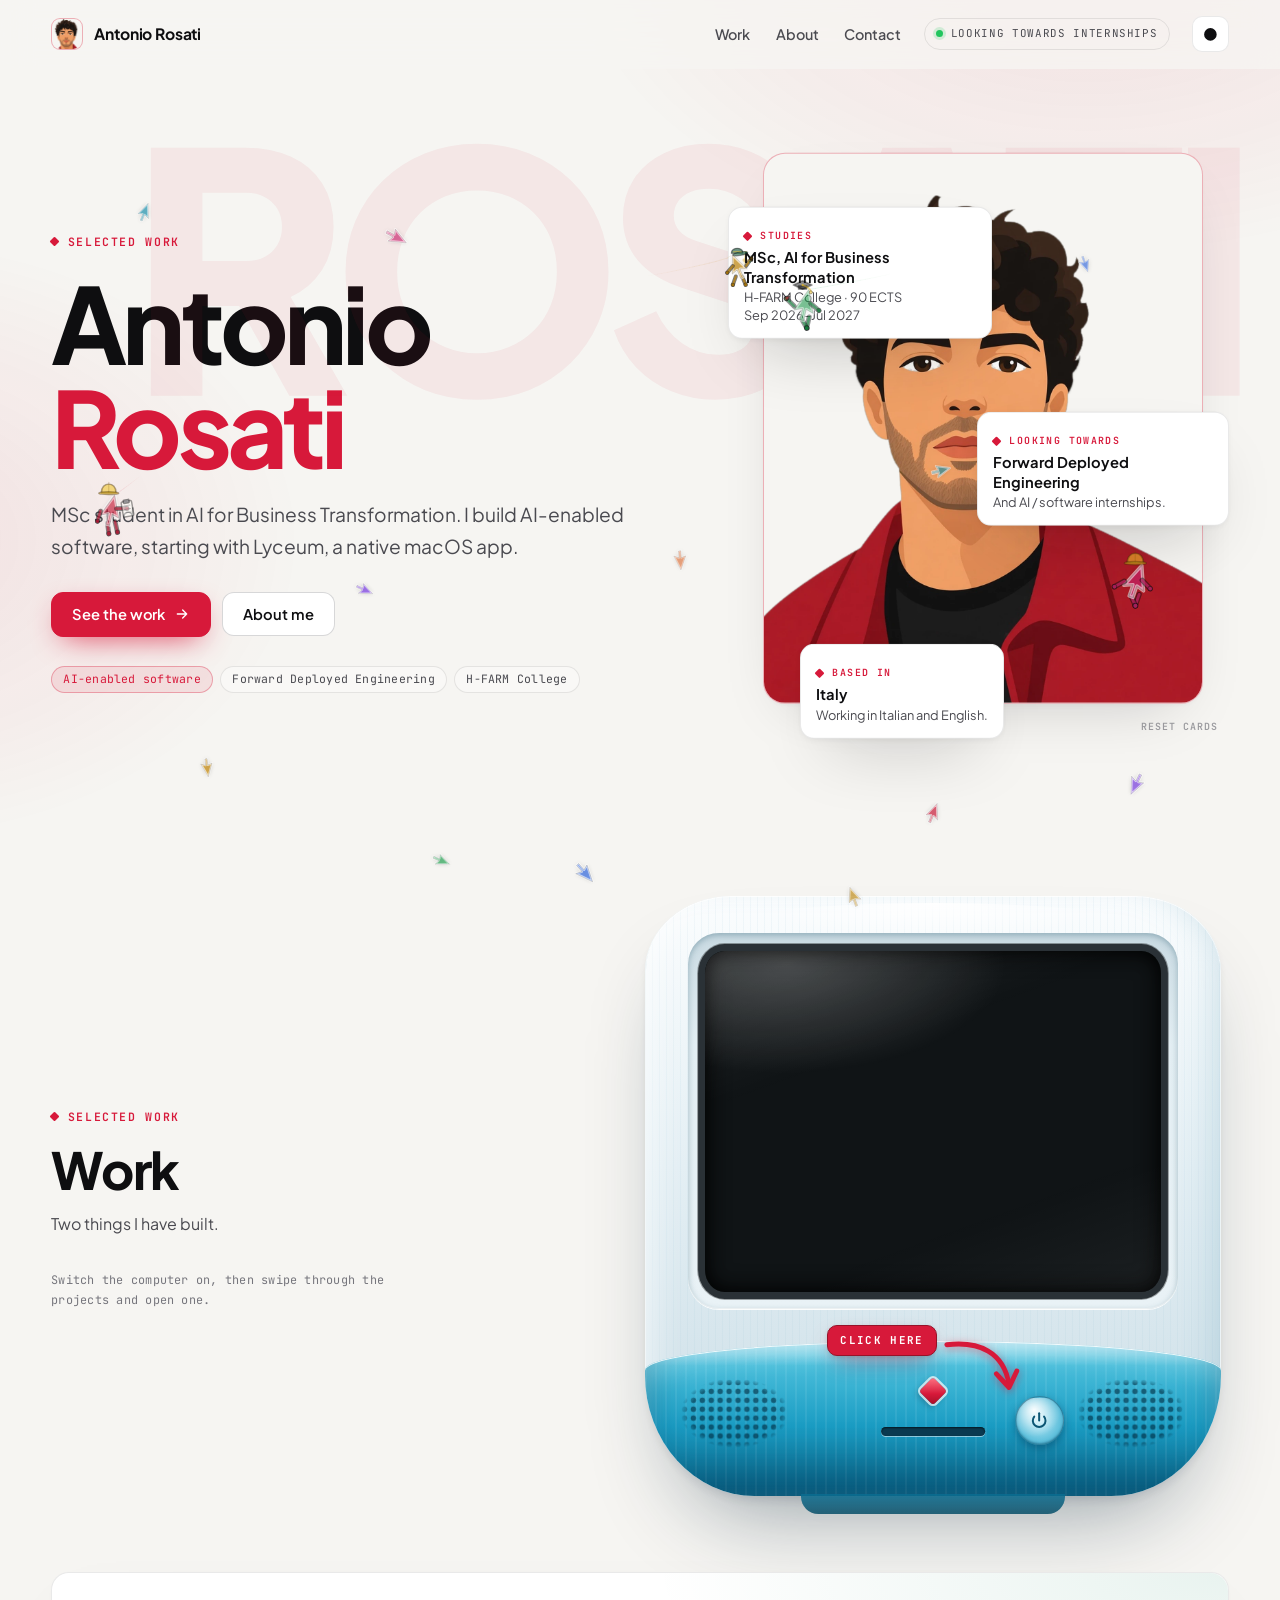
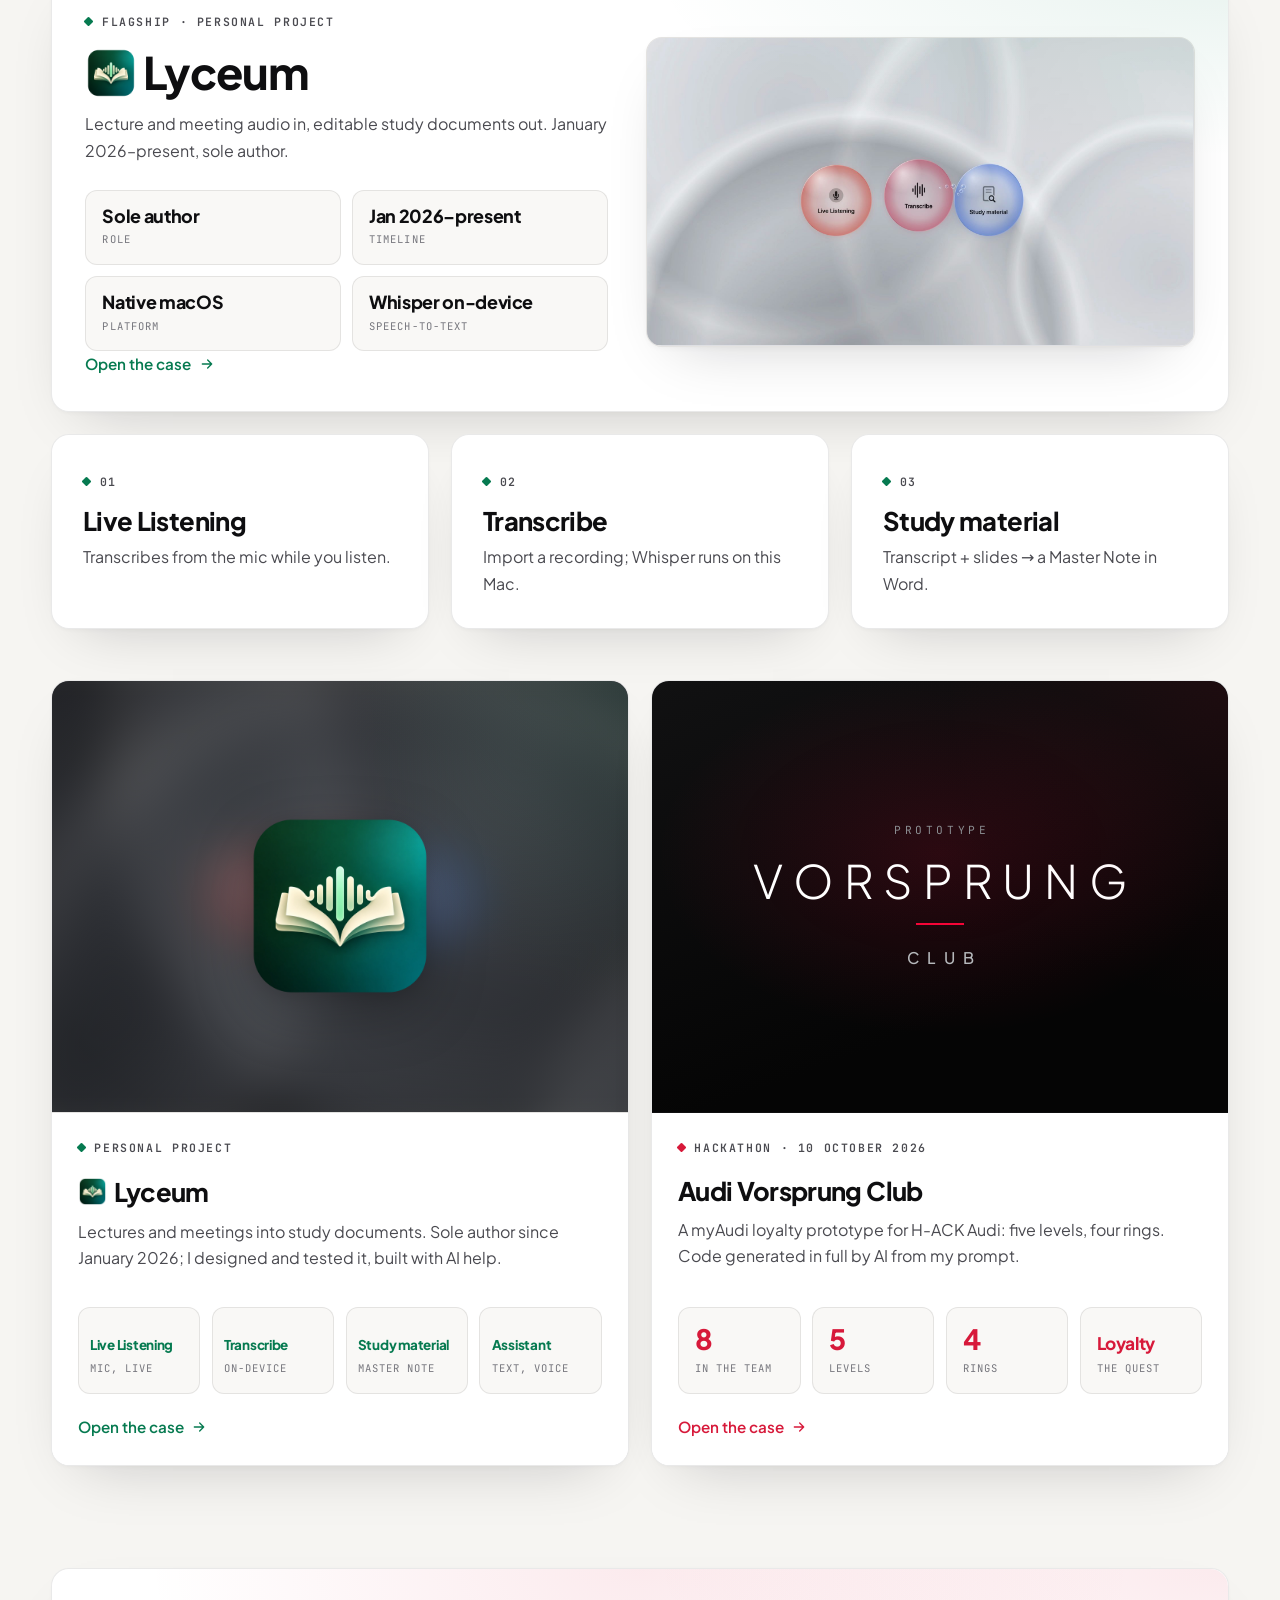
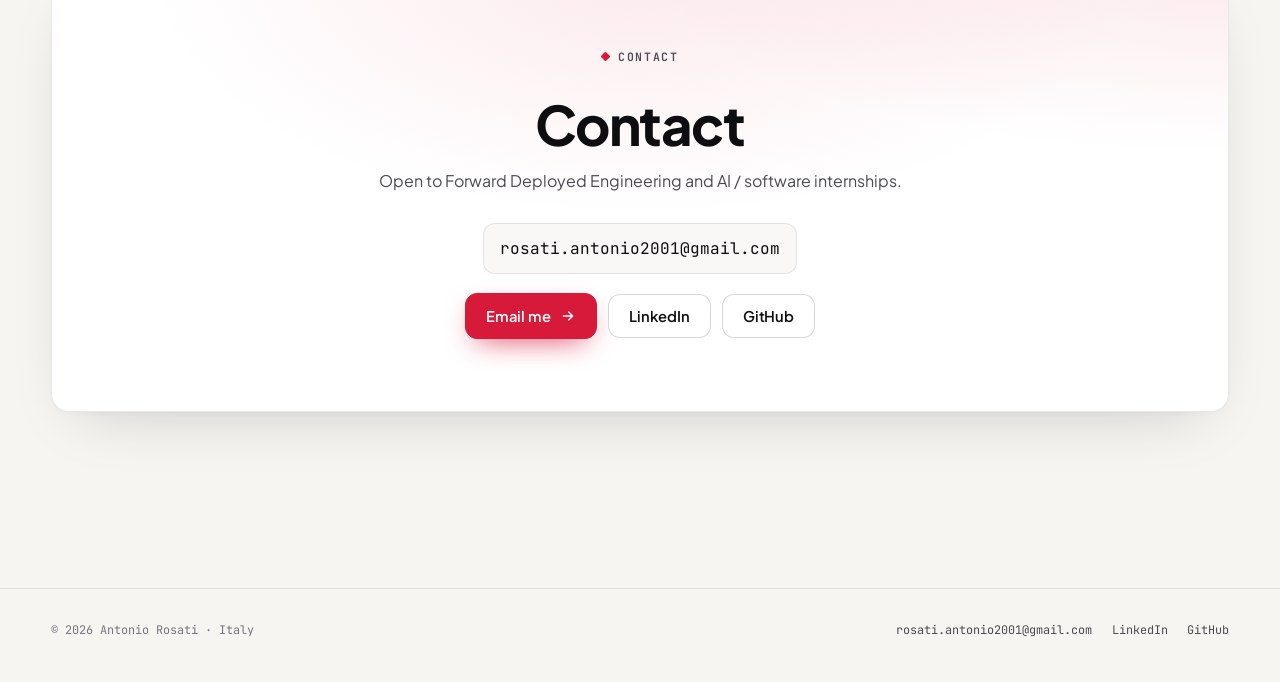
==== commit 8cd5aca0: "Round 22: Lyceum 4K media, live bubbles, pet cutout, cursors on top Co-authored-by: Antonio Rosati <" ====
--- a/index.html
+++ b/index.html
@@ -212,7 +212,7 @@
             <span class="arrow-link">Open the case <svg viewBox="0 0 24 24" fill="none" stroke="currentColor" stroke-width="2" stroke-linecap="round" stroke-linejoin="round" aria-hidden="true"><path d="M5 12h14M13 6l6 6-6 6"/></svg></span>
           </div>
           <div class="shot flagship-shot" data-no-agents>
-            <picture><source type="image/webp" srcset="assets/lyceum/10-home-720.webp 720w, assets/lyceum/10-home.webp 1308w" sizes="(max-width: 860px) 92vw, 620px"><img src="assets/lyceum/10-home.png" width="1308" height="872" alt="Lyceum’s Home screen: three workspaces — Live Listening, Transcribe and Study material." decoding="async"></picture>
+            <video data-live-video muted playsinline loop preload="metadata" disablepictureinpicture poster="assets/lyceum/v22/lyc-bubbles-poster.jpg" width="1920" height="1080" aria-label="Lyceum’s Home screen: three glass bubbles, Live Listening, Transcribe and Study material, gently moving."><source src="assets/lyceum/v22/lyc-bubbles.mp4" type="video/mp4"></video>
           </div>
         </a>
 
--- a/css/style.css
+++ b/css/style.css
@@ -1580,3 +1580,52 @@
   .get-btn { min-width: 0; width: 100%; padding: 0.55rem 0.7rem; gap: 0.55rem; }
   .get-os { width: 1.45rem; height: 1.45rem; }
 }
+
+/* round 22: Lyceum 4K media. Videos fill the 16:9 frame whole (never cropped); the poster is the first frame. */
+.feat-window video, .flagship .flagship-shot video {
+  display: block; width: 100%; height: auto; aspect-ratio: 16 / 9; object-fit: contain;
+  background: #dedfe3; pointer-events: none; -webkit-user-select: none; user-select: none;
+}
+.feat-window video::-webkit-media-controls, .flagship .flagship-shot video::-webkit-media-controls { display: none !important; }
+.feat-window video::-webkit-media-controls-start-playback-button,
+.flagship .flagship-shot video::-webkit-media-controls-start-playback-button { display: none !important; -webkit-appearance: none; }
+.feat-window img { aspect-ratio: 16 / 9; object-fit: contain; }
+
+/* round 22c: the pet stands free. No frame, box or rectangular background: the dragon cutout floats over
+   concentric Lyceum-green rings that breathe and ripple, and the whole ring field fades into the card.
+   Everything stays inside the media column, so nothing is clipped and nothing widens the page. */
+.feat-pet { --ring: rgba(6, 122, 80, 0.07); --ring-line: rgba(6, 122, 80, 0.22); --pet-glow: rgba(6, 122, 80, 0.22); }
+html[data-theme="dark"] .feat-pet { --ring: rgba(61, 245, 160, 0.055); --ring-line: rgba(61, 245, 160, 0.26); --pet-glow: rgba(61, 245, 160, 0.24); }
+@media (prefers-color-scheme: dark) { html:not([data-theme="light"]) .feat-pet { --ring: rgba(61, 245, 160, 0.055); --ring-line: rgba(61, 245, 160, 0.26); --pet-glow: rgba(61, 245, 160, 0.24); } }
+.pet-free { position: relative; z-index: 1; width: 100%; max-width: 34rem; margin-inline: auto; aspect-ratio: 4 / 3; background: none; border: 0; box-shadow: none; }
+.pet-free .pet-stage { position: absolute; inset: 0; background: none; overflow: visible; }
+.pet-fx {
+  position: absolute; inset: 0; pointer-events: none;
+  -webkit-mask-image: radial-gradient(circle closest-side at 50% 50%, #000 62%, rgba(0, 0, 0, 0.55) 82%, transparent 100%);
+          mask-image: radial-gradient(circle closest-side at 50% 50%, #000 62%, rgba(0, 0, 0, 0.55) 82%, transparent 100%);
+}
+.pet-ring, .pet-ripple, .pet-glow { position: absolute; left: 50%; top: 50%; border-radius: 50%; pointer-events: none; transform: translate(-50%, -50%); width: auto; aspect-ratio: 1; }
+.pet-ring { background: var(--ring); animation: pet-breathe 6s ease-in-out infinite; will-change: transform; }
+.pet-ring.r1 { height: 96%; animation-delay: 0s; }
+.pet-ring.r2 { height: 78%; animation-delay: -1.5s; }
+.pet-ring.r3 { height: 60%; animation-delay: -3s; }
+.pet-ring.r4 { height: 43%; animation-delay: -4.5s; }
+.pet-ripple { height: 34%; border: 1px solid var(--ring-line); opacity: 0; animation: pet-ripple 8s cubic-bezier(.25, .6, .35, 1) infinite; }
+.pet-ripple.d2 { animation-delay: -4s; }
+.pet-glow { height: 40%; background: radial-gradient(closest-side, var(--pet-glow), transparent); filter: blur(6px); animation: pet-glow 5s ease-in-out infinite; }
+.pet-free .pet-float { position: absolute; left: 0; right: 0; top: 18%; bottom: 18%; display: flex; justify-content: center; align-items: center; animation: pet-float 5s ease-in-out infinite; will-change: transform; }
+.pet-free .pet-float img { display: block; width: auto; height: 100%; max-width: 100%; object-fit: contain; filter: drop-shadow(0 10px 14px rgba(0, 0, 0, 0.18)); }
+@keyframes pet-breathe { 0%, 100% { transform: translate(-50%, -50%) scale(1); } 50% { transform: translate(-50%, -50%) scale(1.035); } }
+@keyframes pet-ripple { 0% { transform: translate(-50%, -50%) scale(0.9); opacity: 0; } 15% { opacity: 0.9; } 100% { transform: translate(-50%, -50%) scale(2.75); opacity: 0; } }
+@keyframes pet-glow { 0%, 100% { opacity: 0.55; transform: translate(-50%, -50%) scale(0.96); } 50% { opacity: 1; transform: translate(-50%, -50%) scale(1.06); } }
+@keyframes pet-float { 0%, 100% { transform: translateY(2%); } 50% { transform: translateY(-3%); } }
+@media (max-width: 860px) { .pet-free { max-width: 22rem; aspect-ratio: 1 / 0.92; } }
+@media (prefers-reduced-motion: reduce) {
+  .pet-ring, .pet-glow, .pet-free .pet-float { animation: none; }
+  .pet-ripple { display: none; }
+}
+
+/* round 22b: the cursor layer sits above every page element (cards, images, videos, sticky nav) but below
+   the lightbox, the loader and the project-open transition; it never takes clicks. */
+.ag-layer { z-index: 45; pointer-events: none; }
+.ag-layer, .ag-layer * { pointer-events: none; }
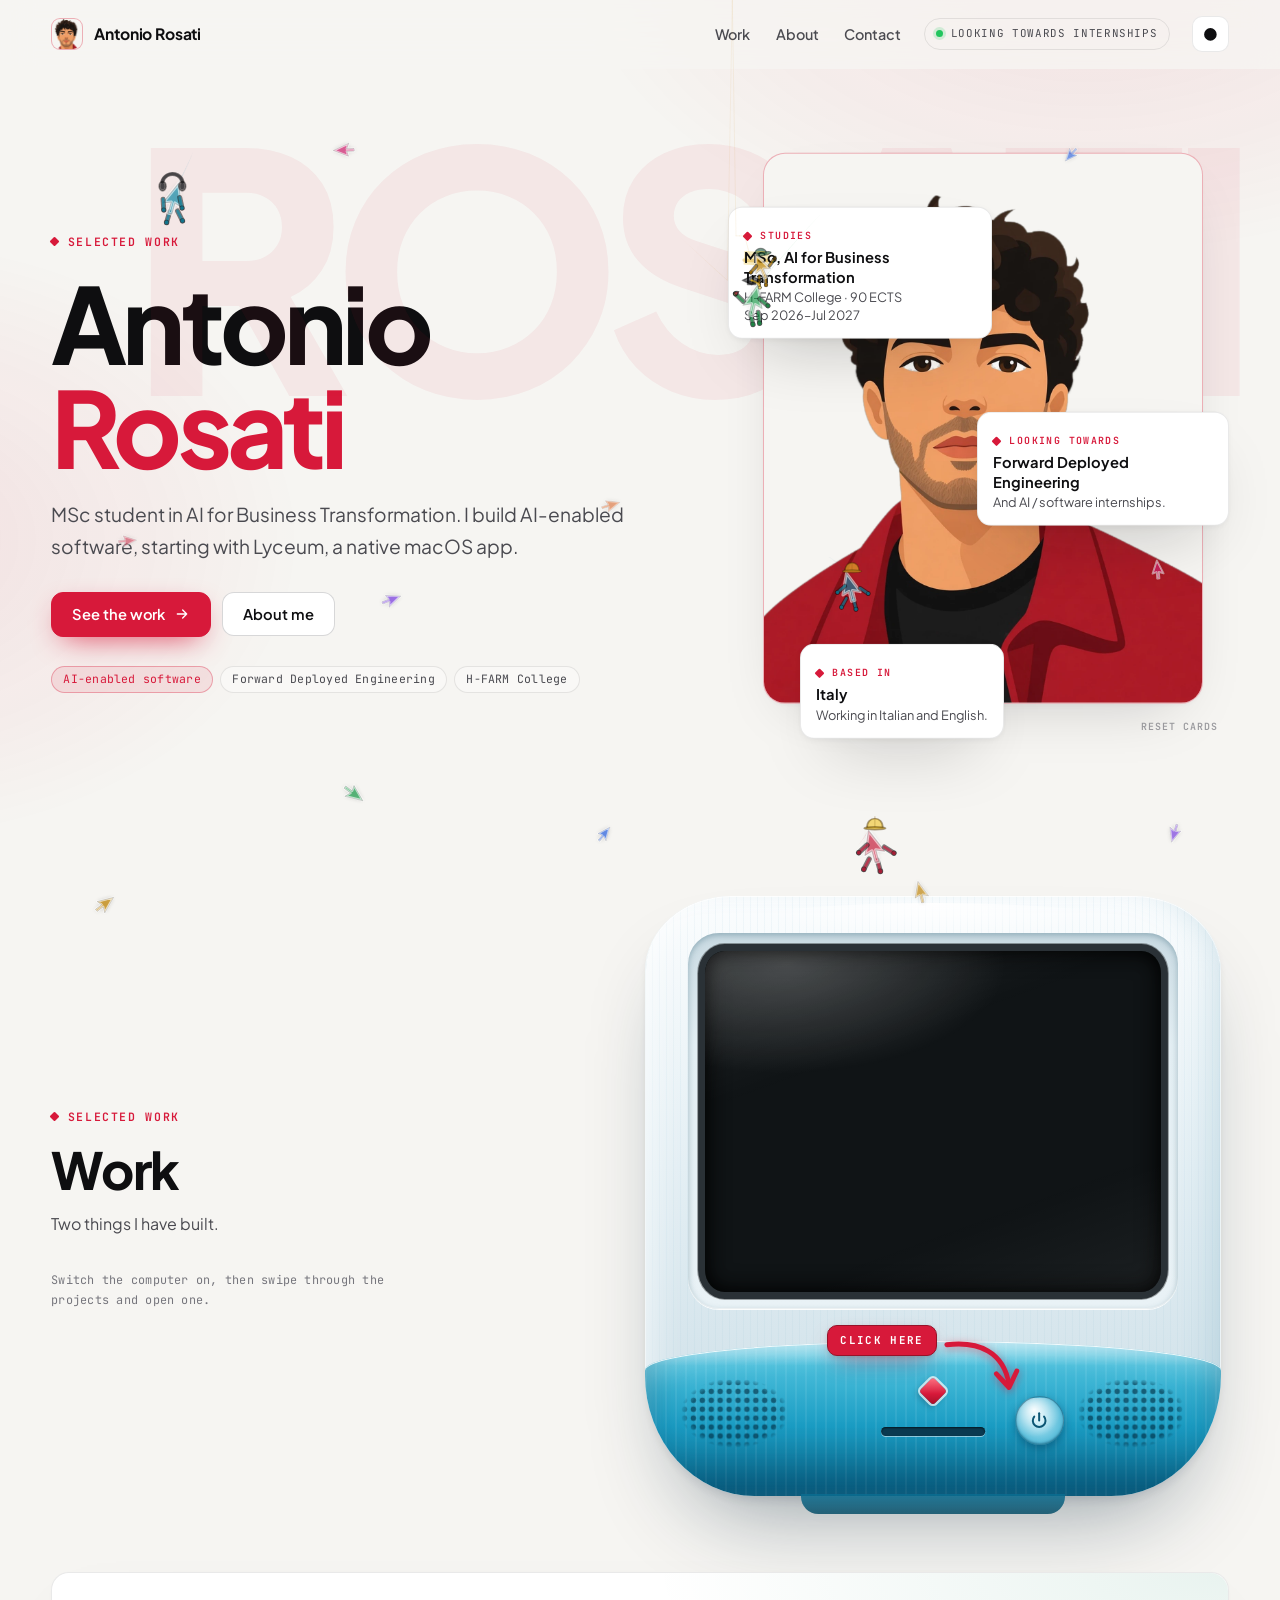
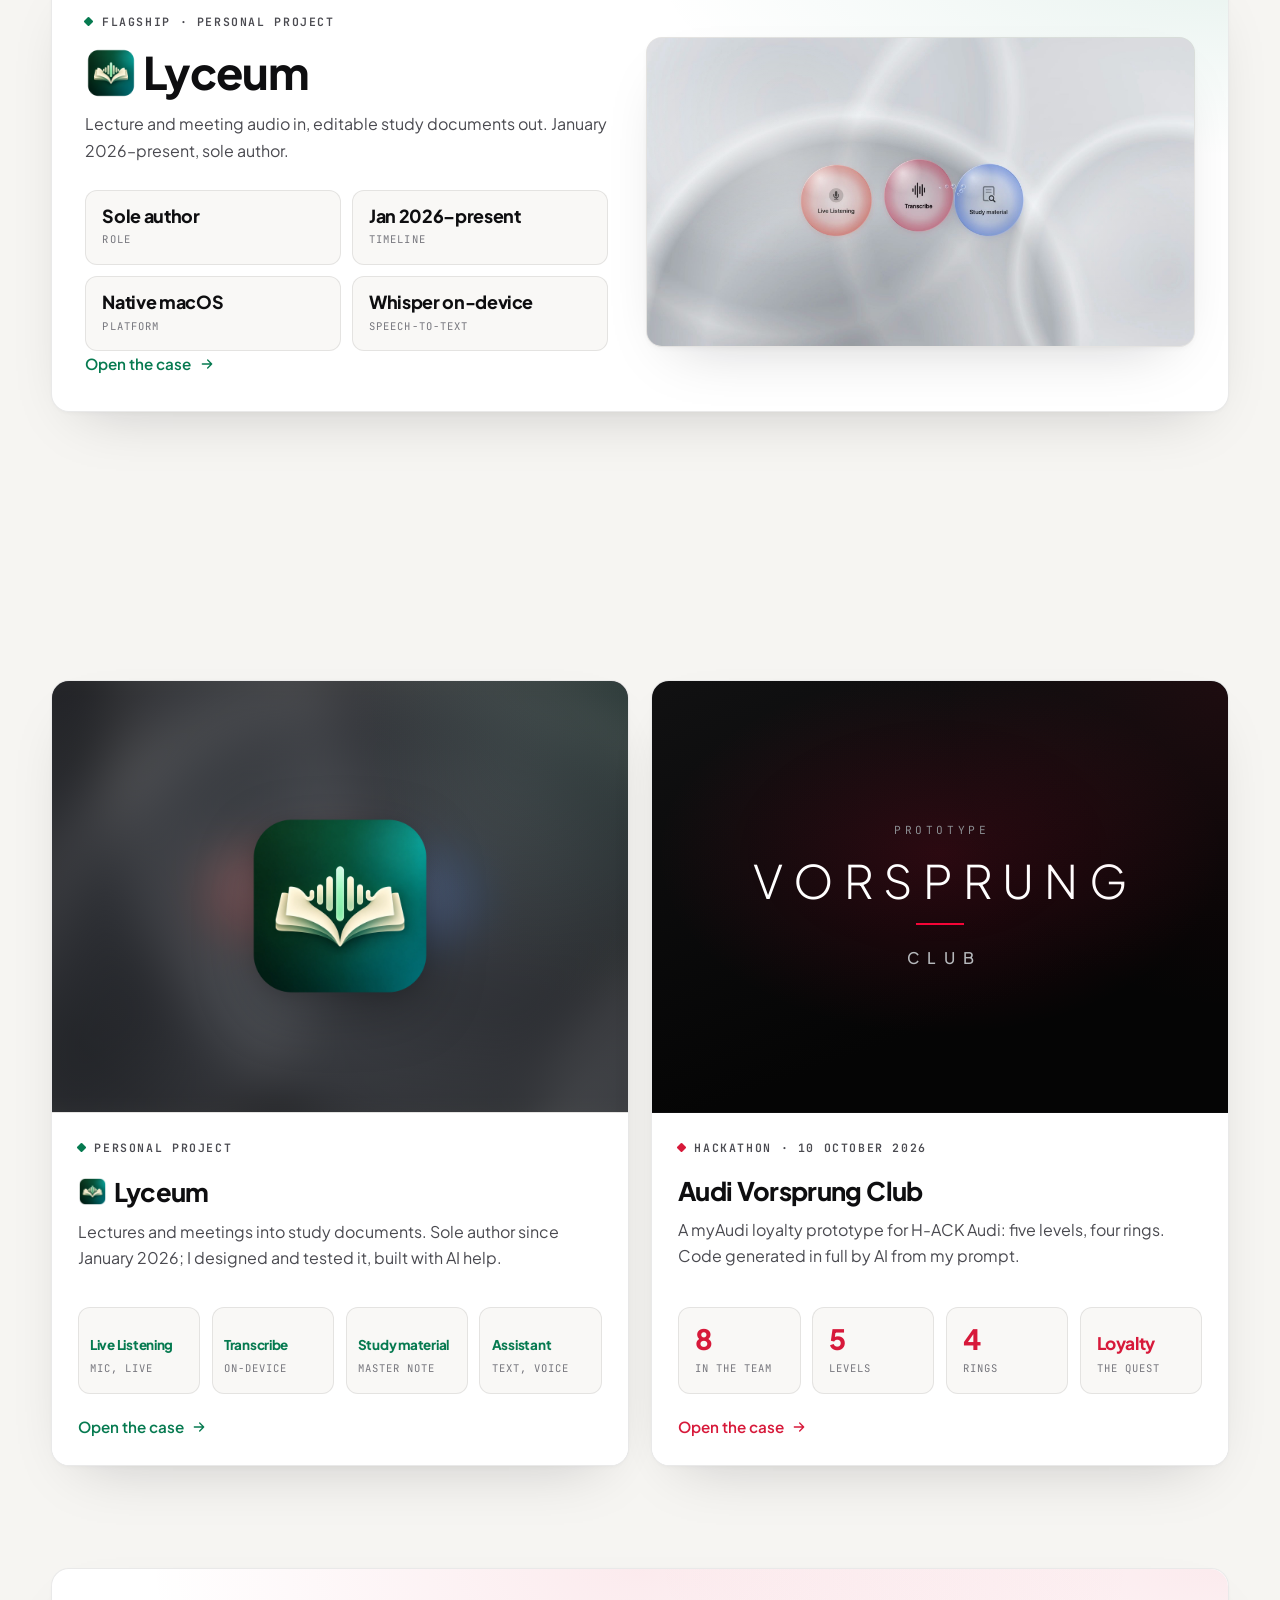
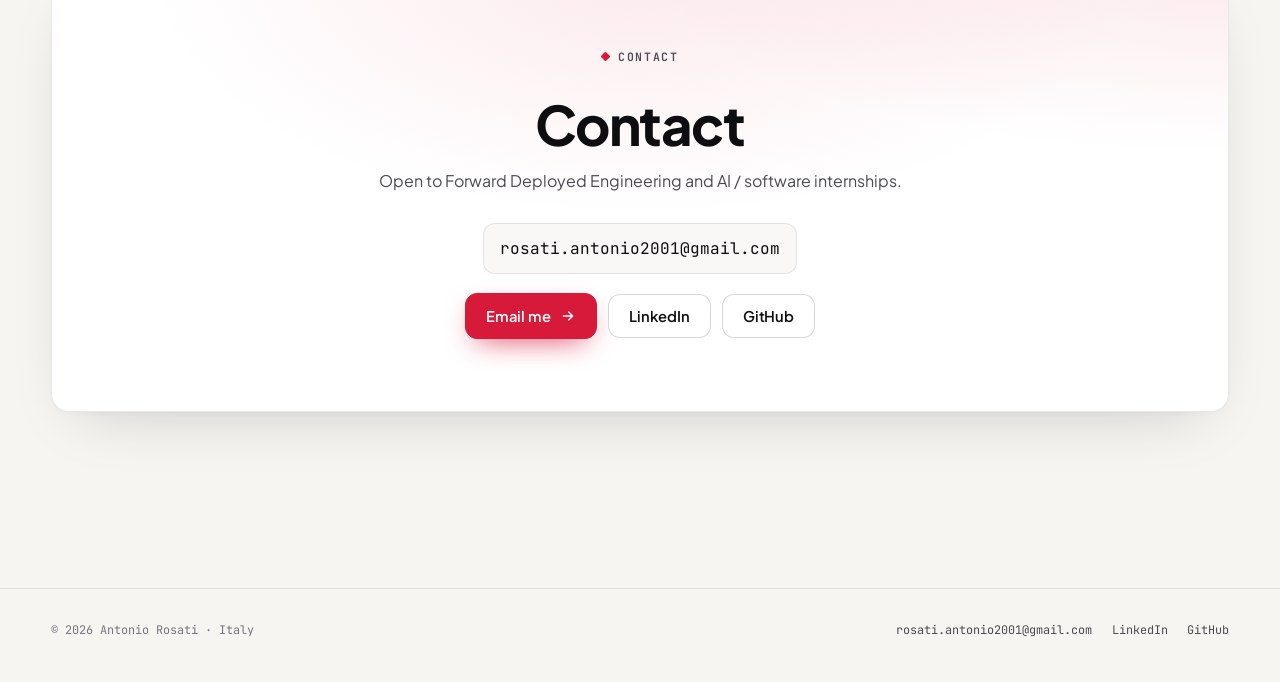
==== commit 7dd1ca93: "Round 22d: Safari/iPhone video, cache-busting, pet rings, library image Co-authored-by: Antonio Rosa" ====
--- a/index.html
+++ b/index.html
@@ -49,7 +49,7 @@
   <link rel="icon" href="assets/favicon-light.png?v=20261114" type="image/png" media="(prefers-color-scheme: light)">
   <link rel="icon" href="assets/favicon.png?v=20261114" type="image/png">
   <link rel="icon" href="favicon.ico?v=20261114" sizes="48x48">
-  <link rel="stylesheet" href="css/style.css">
+  <link rel="stylesheet" href="css/style.css?v=22d">
   <link rel="preload" href="fonts/PlusJakartaSans-Variable.woff2" as="font" type="font/woff2" crossorigin>
   <link rel="preload" href="fonts/JetBrainsMono-Variable.woff2" as="font" type="font/woff2" crossorigin>
 </head>
@@ -212,7 +212,7 @@
             <span class="arrow-link">Open the case <svg viewBox="0 0 24 24" fill="none" stroke="currentColor" stroke-width="2" stroke-linecap="round" stroke-linejoin="round" aria-hidden="true"><path d="M5 12h14M13 6l6 6-6 6"/></svg></span>
           </div>
           <div class="shot flagship-shot" data-no-agents>
-            <video data-live-video muted playsinline loop preload="metadata" disablepictureinpicture poster="assets/lyceum/v22/lyc-bubbles-poster.jpg" width="1920" height="1080" aria-label="Lyceum’s Home screen: three glass bubbles, Live Listening, Transcribe and Study material, gently moving."><source src="assets/lyceum/v22/lyc-bubbles.mp4" type="video/mp4"></video>
+            <div class="live-video"><video data-live-video autoplay muted playsinline loop preload="metadata" disablepictureinpicture poster="assets/lyceum/v22/lyc-bubbles-poster.jpg" width="1920" height="1080" aria-label="Lyceum’s Home screen: three glass bubbles, Live Listening, Transcribe and Study material, gently moving." onplaying="this.parentNode.classList.add('is-live')"><source media="(min-width: 1100px)" src="assets/lyceum/v22/lyc-bubbles-2560.mp4" type="video/mp4"><source src="assets/lyceum/v22/lyc-bubbles-1920.mp4" type="video/mp4"></video><span class="live-fallback" aria-hidden="true"><img src="assets/lyceum/v22/lyc-bubbles-poster.jpg" width="1920" height="1080" alt="" decoding="async"></span></div>
           </div>
         </a>
 
@@ -314,7 +314,7 @@
   <script src="vendor/gsap.min.js" defer></script>
   <script src="vendor/ScrollTrigger.min.js" defer></script>
   <script src="vendor/lenis.min.js" defer></script>
-  <script src="js/main.js" defer></script>
+  <script src="js/main.js?v=22d" defer></script>
 
 </body>
 </html>
--- a/css/style.css
+++ b/css/style.css
@@ -1589,7 +1589,7 @@
 .feat-window video::-webkit-media-controls, .flagship .flagship-shot video::-webkit-media-controls { display: none !important; }
 .feat-window video::-webkit-media-controls-start-playback-button,
 .flagship .flagship-shot video::-webkit-media-controls-start-playback-button { display: none !important; -webkit-appearance: none; }
-.feat-window img { aspect-ratio: 16 / 9; object-fit: contain; }
+.feat-window picture img { height: auto; object-fit: contain; }
 
 /* round 22c: the pet stands free. No frame, box or rectangular background: the dragon cutout floats over
    concentric Lyceum-green rings that breathe and ripple, and the whole ring field fades into the card.
@@ -1620,12 +1620,35 @@
 @keyframes pet-glow { 0%, 100% { opacity: 0.55; transform: translate(-50%, -50%) scale(0.96); } 50% { opacity: 1; transform: translate(-50%, -50%) scale(1.06); } }
 @keyframes pet-float { 0%, 100% { transform: translateY(2%); } 50% { transform: translateY(-3%); } }
 @media (max-width: 860px) { .pet-free { max-width: 22rem; aspect-ratio: 1 / 0.92; } }
-@media (prefers-reduced-motion: reduce) {
-  .pet-ring, .pet-glow, .pet-free .pet-float { animation: none; }
-  .pet-ripple { display: none; }
-}
 
 /* round 22b: the cursor layer sits above every page element (cards, images, videos, sticky nav) but below
    the lightbox, the loader and the project-open transition; it never takes clicks. */
 .ag-layer { z-index: 45; pointer-events: none; }
 .ag-layer, .ag-layer * { pointer-events: none; }
+
+/* round 22d: live everywhere. The bubbles loop autoplays (muted, inline); until the first frame plays, and on
+   devices that refuse autoplay (e.g. Low Power Mode), the poster stays on top with a gentle animated light so
+   the card never looks frozen. The image is always shown whole (contain), never cropped. */
+.live-video { position: relative; line-height: 0; }
+.live-video video { position: relative; z-index: 0; }
+.live-video .live-fallback { position: absolute; inset: 0; z-index: 1; overflow: hidden; pointer-events: none; opacity: 1; transition: opacity .45s ease, visibility 0s linear .45s; background: #dedfe3; }
+.live-video .live-fallback img { display: block; width: 100%; height: 100%; aspect-ratio: auto; object-fit: contain; animation: live-breathe 6s ease-in-out infinite; }
+.live-video .live-fallback::after {
+  content: ""; position: absolute; inset: -25%; pointer-events: none;
+  background: radial-gradient(28% 34% at 32% 42%, rgba(255, 255, 255, 0.42), transparent 70%), radial-gradient(24% 30% at 70% 58%, rgba(255, 255, 255, 0.30), transparent 70%);
+  animation: live-sheen 11s ease-in-out infinite alternate;
+}
+.live-video.is-live .live-fallback { opacity: 0; visibility: hidden; }
+.live-video.is-live .live-fallback img, .live-video.is-live .live-fallback::after { animation-play-state: paused; }
+@keyframes live-breathe { 0%, 100% { filter: brightness(1) saturate(1); } 50% { filter: brightness(1.05) saturate(1.12); } }
+@keyframes live-sheen { 0% { transform: translate(-6%, -3%) scale(1); } 50% { transform: translate(5%, 4%) scale(1.06); } 100% { transform: translate(-2%, 6%) scale(0.97); } }
+/* round 22d: the pet's rings/float and the bubbles fallback stay gently live even with Reduce Motion
+   (overrides the global "everything still" rule, which uses !important). */
+@media (prefers-reduced-motion: reduce) {
+  .pet-ring { animation-duration: 6s !important; animation-iteration-count: infinite !important; }
+  .pet-ripple { animation-duration: 8s !important; animation-iteration-count: infinite !important; }
+  .pet-glow, .pet-free .pet-float { animation-duration: 5s !important; animation-iteration-count: infinite !important; }
+  .live-video .live-fallback img { animation-duration: 6s !important; animation-iteration-count: infinite !important; }
+  .live-video .live-fallback::after { animation-duration: 11s !important; animation-iteration-count: infinite !important; }
+  .live-video .live-fallback { transition-duration: .45s !important; }
+}
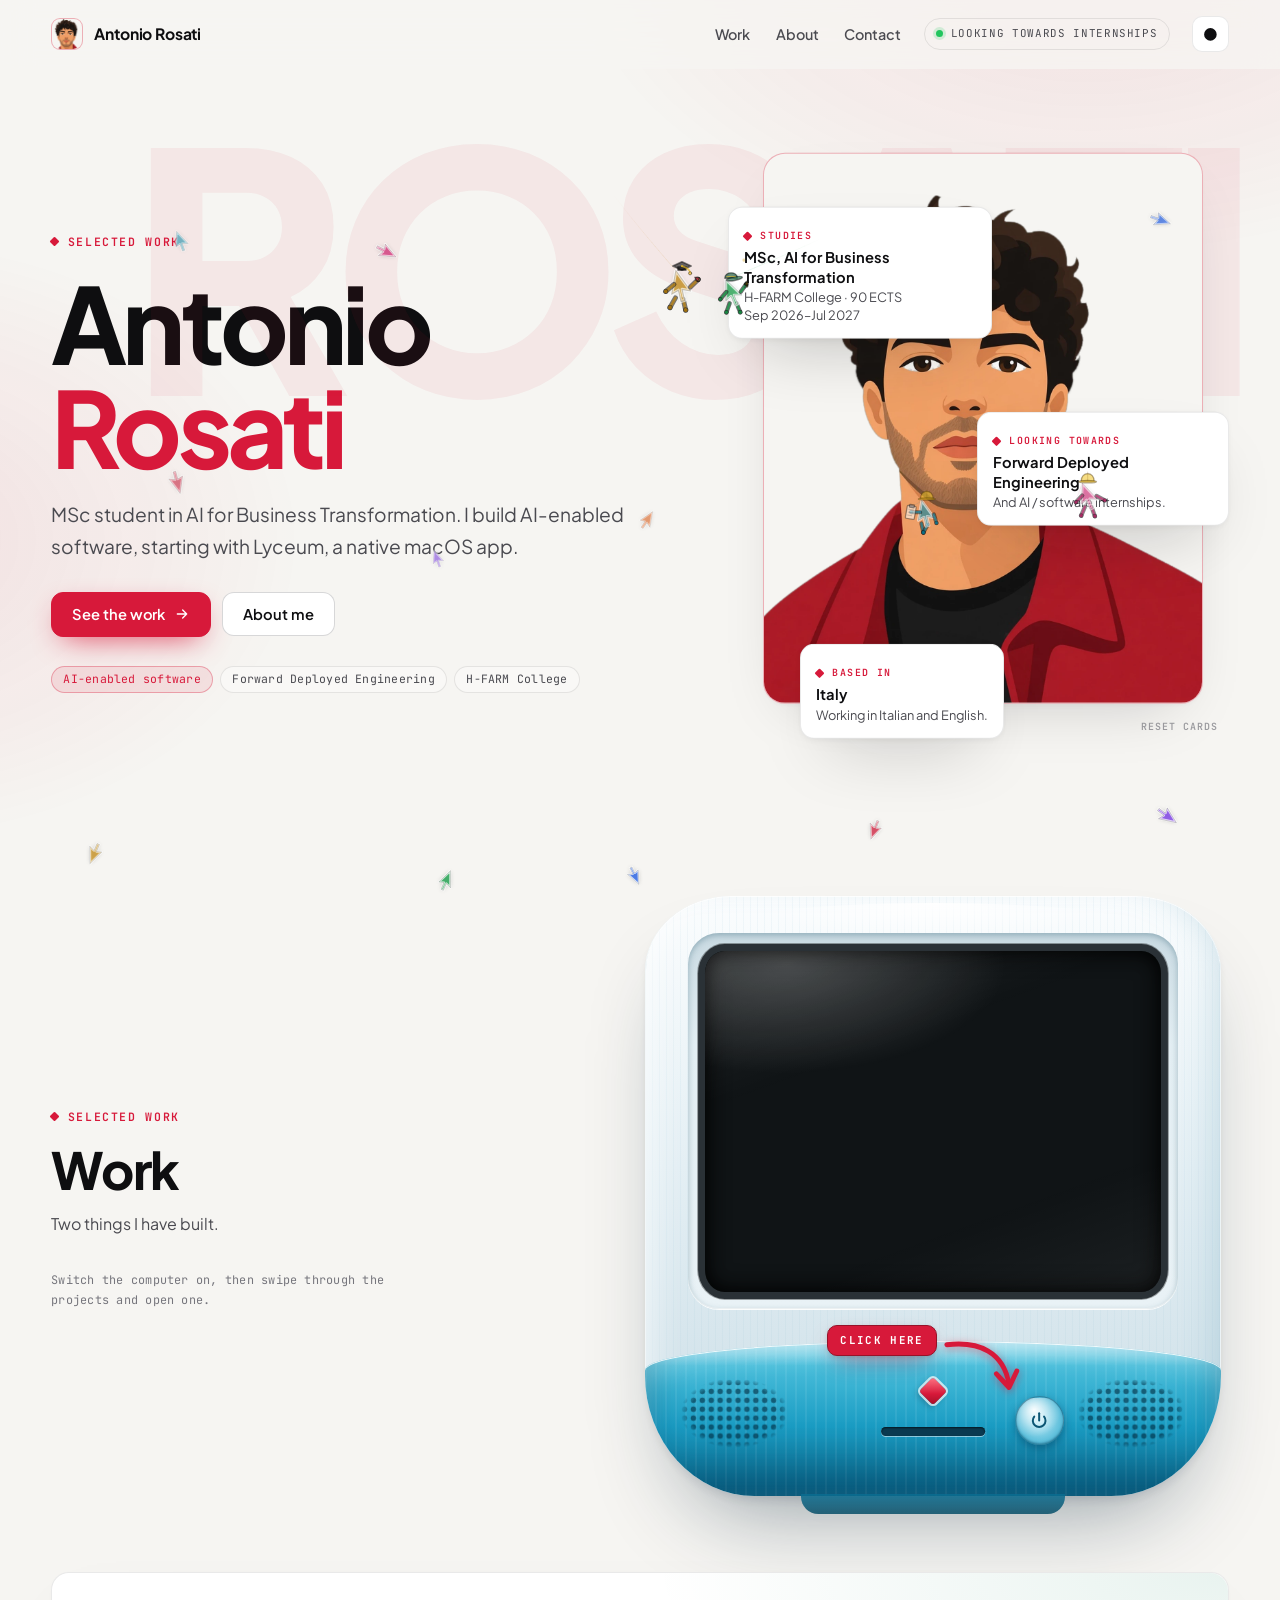
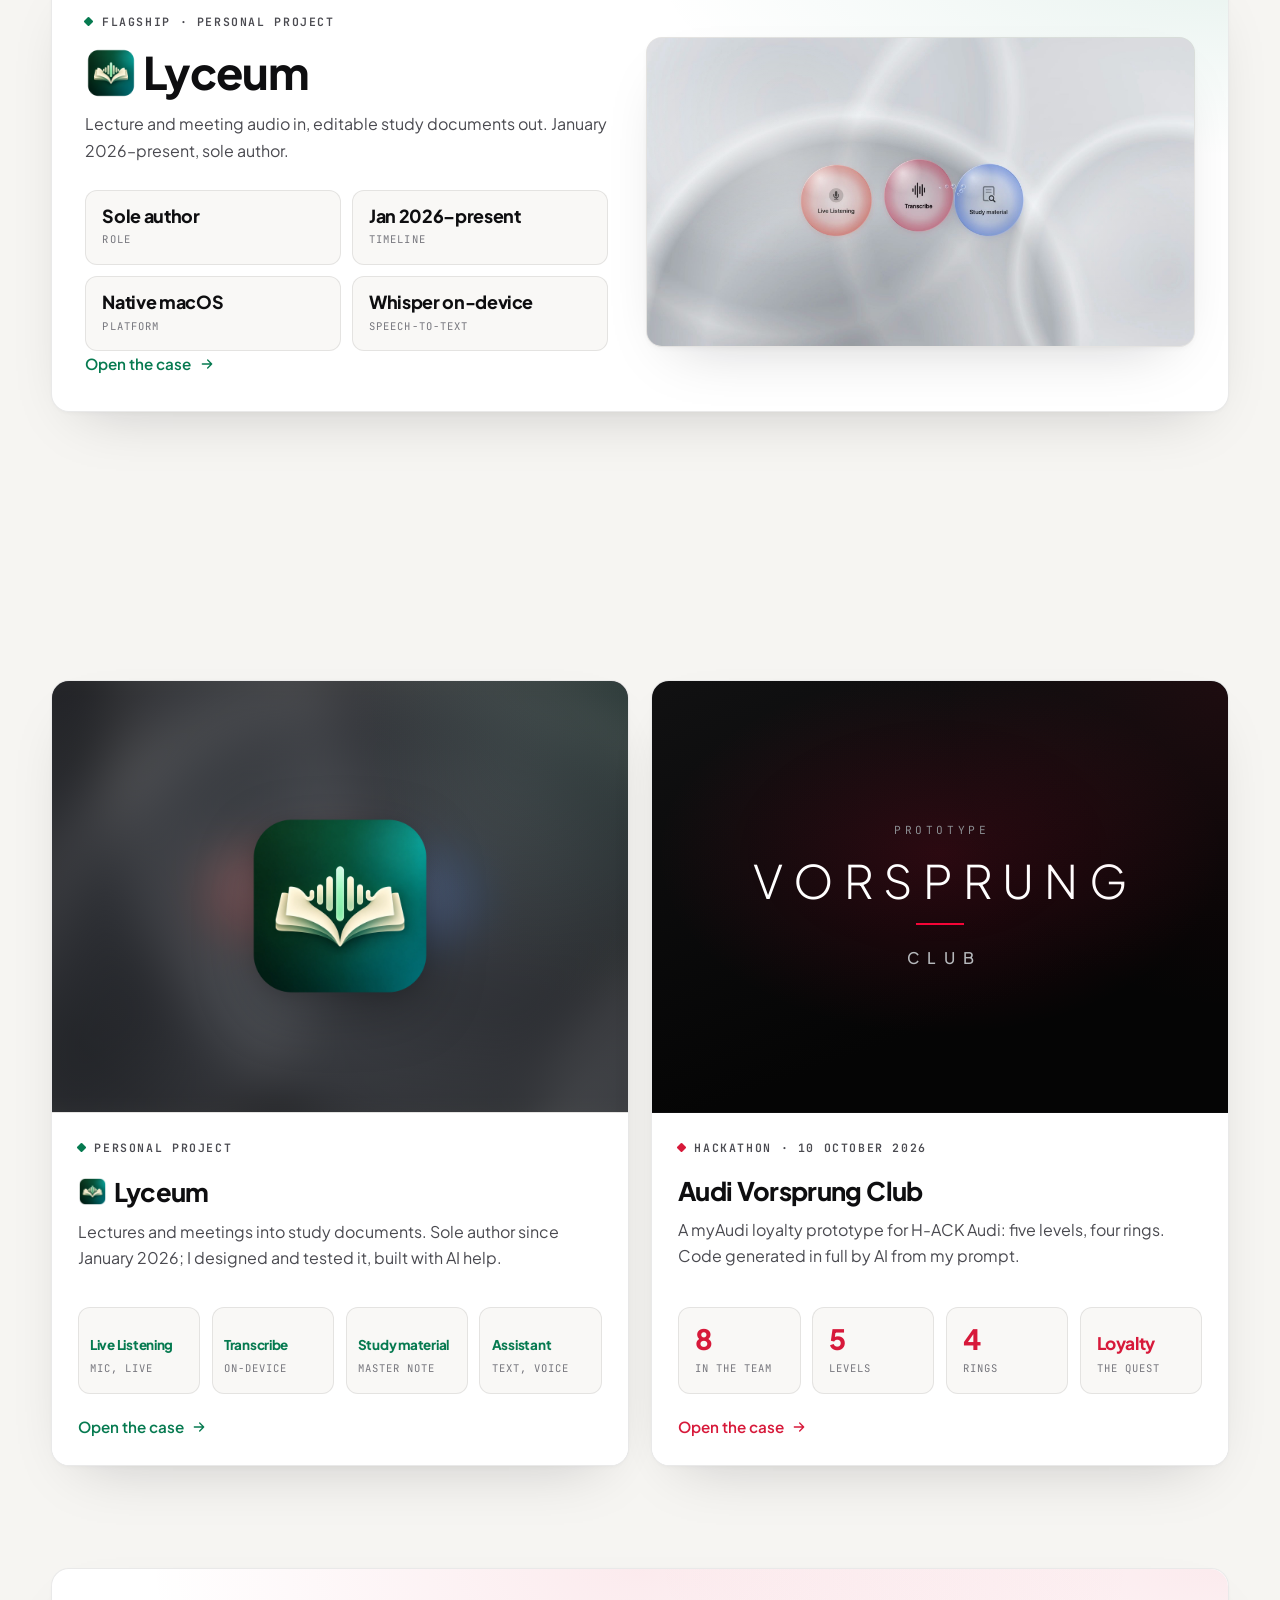
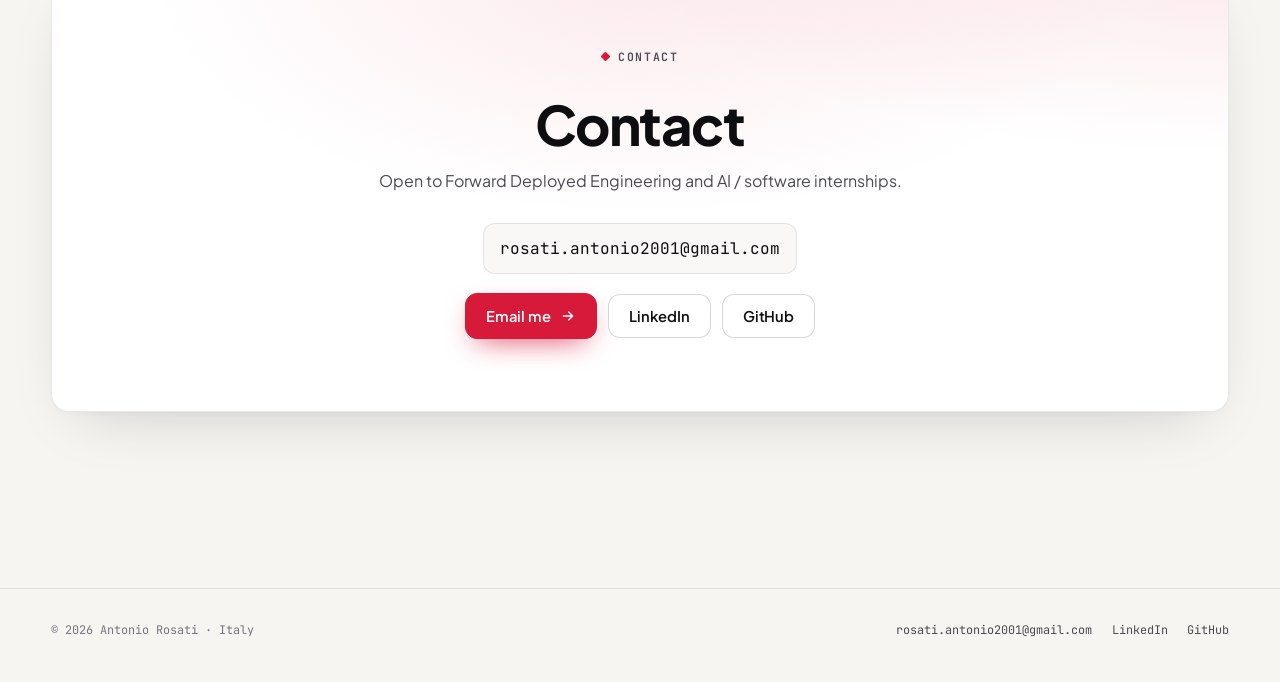
==== commit 5f4366e7: "Round 23: Lyceum promo spot (autoplay muted), cache tags v23 Co-authored-by: Antonio Rosati <rosati." ====
--- a/index.html
+++ b/index.html
@@ -49,7 +49,7 @@
   <link rel="icon" href="assets/favicon-light.png?v=20261114" type="image/png" media="(prefers-color-scheme: light)">
   <link rel="icon" href="assets/favicon.png?v=20261114" type="image/png">
   <link rel="icon" href="favicon.ico?v=20261114" sizes="48x48">
-  <link rel="stylesheet" href="css/style.css?v=22d">
+  <link rel="stylesheet" href="css/style.css?v=23">
   <link rel="preload" href="fonts/PlusJakartaSans-Variable.woff2" as="font" type="font/woff2" crossorigin>
   <link rel="preload" href="fonts/JetBrainsMono-Variable.woff2" as="font" type="font/woff2" crossorigin>
 </head>
@@ -314,7 +314,7 @@
   <script src="vendor/gsap.min.js" defer></script>
   <script src="vendor/ScrollTrigger.min.js" defer></script>
   <script src="vendor/lenis.min.js" defer></script>
-  <script src="js/main.js?v=22d" defer></script>
+  <script src="js/main.js?v=23" defer></script>
 
 </body>
 </html>
--- a/css/style.css
+++ b/css/style.css
@@ -1582,12 +1582,12 @@
 }
 
 /* round 22: Lyceum 4K media. Videos fill the 16:9 frame whole (never cropped); the poster is the first frame. */
-.feat-window video, .flagship .flagship-shot video {
+.feat-window video:not(.spot-video), .flagship .flagship-shot video {
   display: block; width: 100%; height: auto; aspect-ratio: 16 / 9; object-fit: contain;
   background: #dedfe3; pointer-events: none; -webkit-user-select: none; user-select: none;
 }
-.feat-window video::-webkit-media-controls, .flagship .flagship-shot video::-webkit-media-controls { display: none !important; }
-.feat-window video::-webkit-media-controls-start-playback-button,
+.feat-window video:not(.spot-video)::-webkit-media-controls, .flagship .flagship-shot video::-webkit-media-controls { display: none !important; }
+.feat-window video:not(.spot-video)::-webkit-media-controls-start-playback-button,
 .flagship .flagship-shot video::-webkit-media-controls-start-playback-button { display: none !important; -webkit-appearance: none; }
 .feat-window picture img { height: auto; object-fit: contain; }
 
@@ -1652,3 +1652,12 @@
   .live-video .live-fallback::after { animation-duration: 11s !important; animation-iteration-count: infinite !important; }
   .live-video .live-fallback { transition-duration: .45s !important; }
 }
+
+/* round 23: the Lyceum spot. Same frame as the other Lyceum media; 16:9 shown whole; native controls stay
+   clickable (the cursor layer above never takes pointer events). */
+.spot { padding-bottom: clamp(1rem, 2vw, 1.5rem); }
+.spot-window { background: #050a08; }
+.spot-window video.spot-video {
+  display: block; width: 100%; height: auto; aspect-ratio: 16 / 9; object-fit: contain;
+  background: #050a08; pointer-events: auto; -webkit-user-select: auto; user-select: auto;
+}
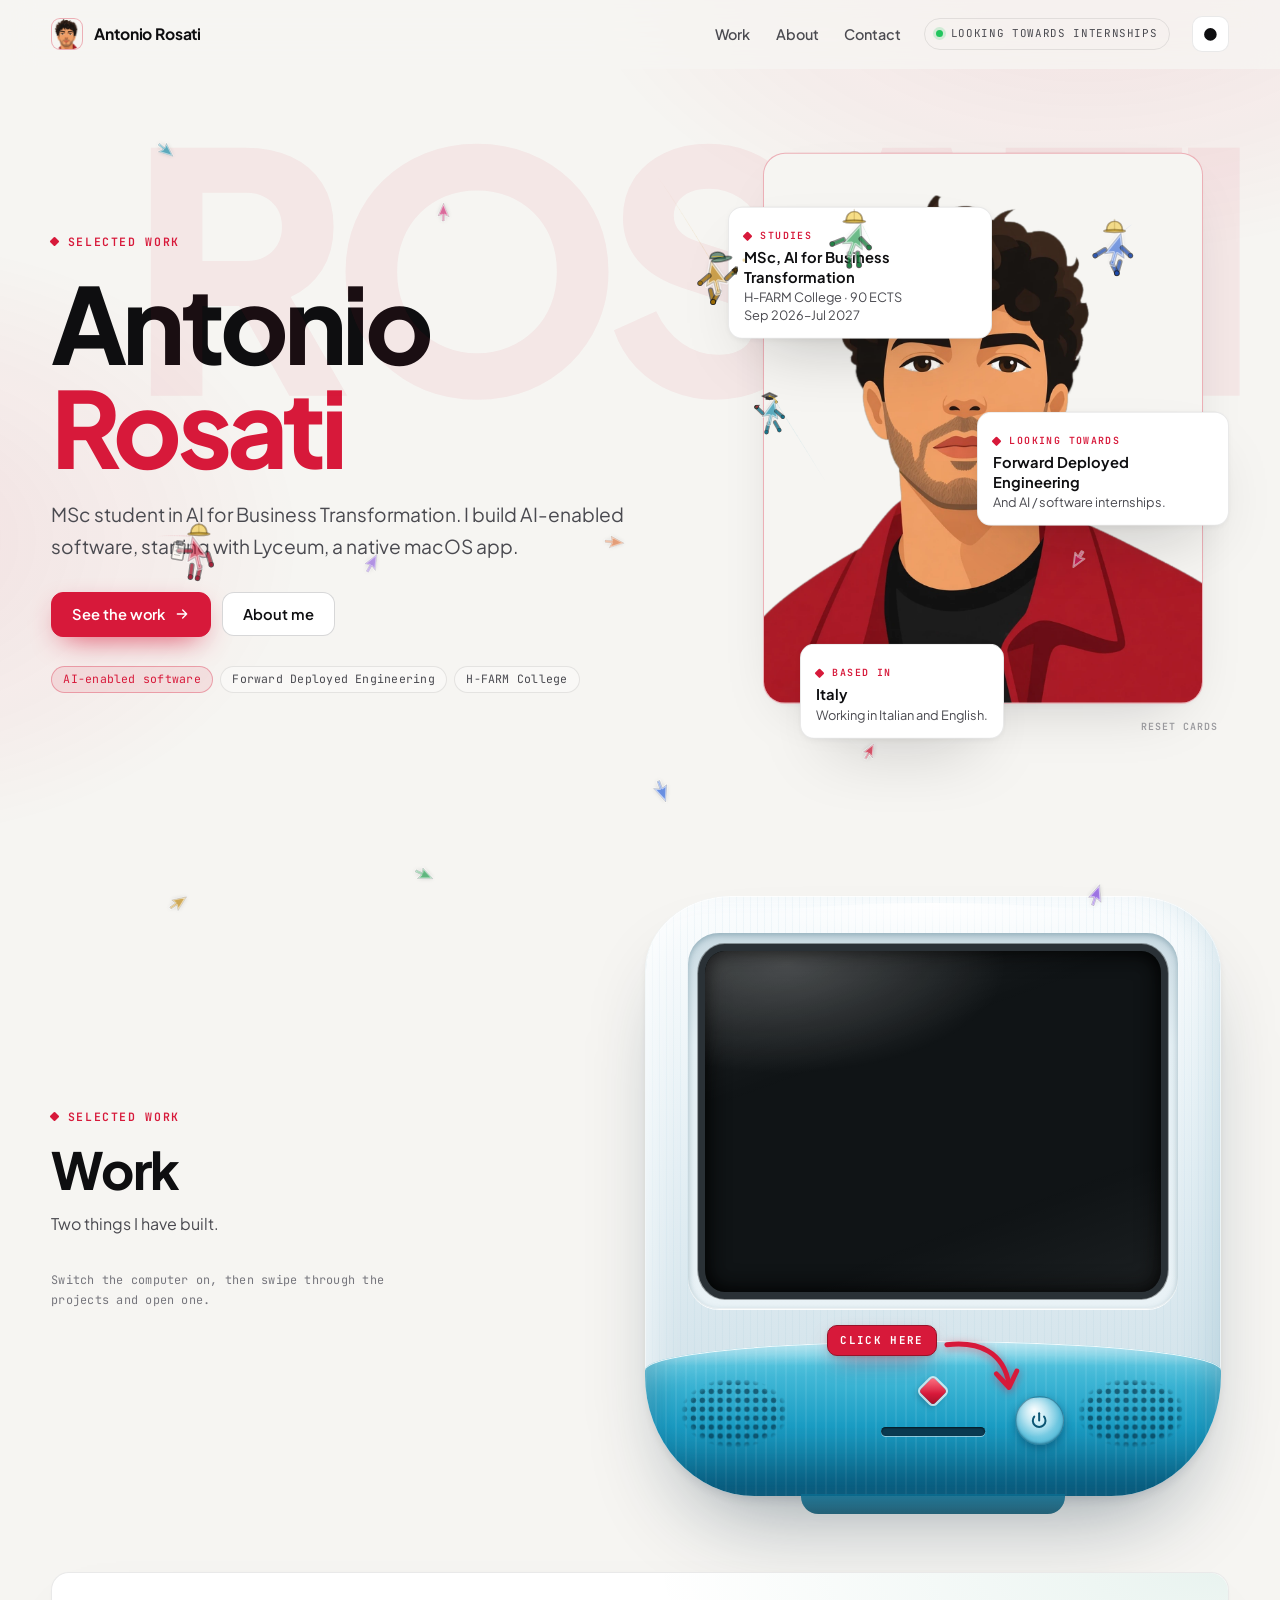
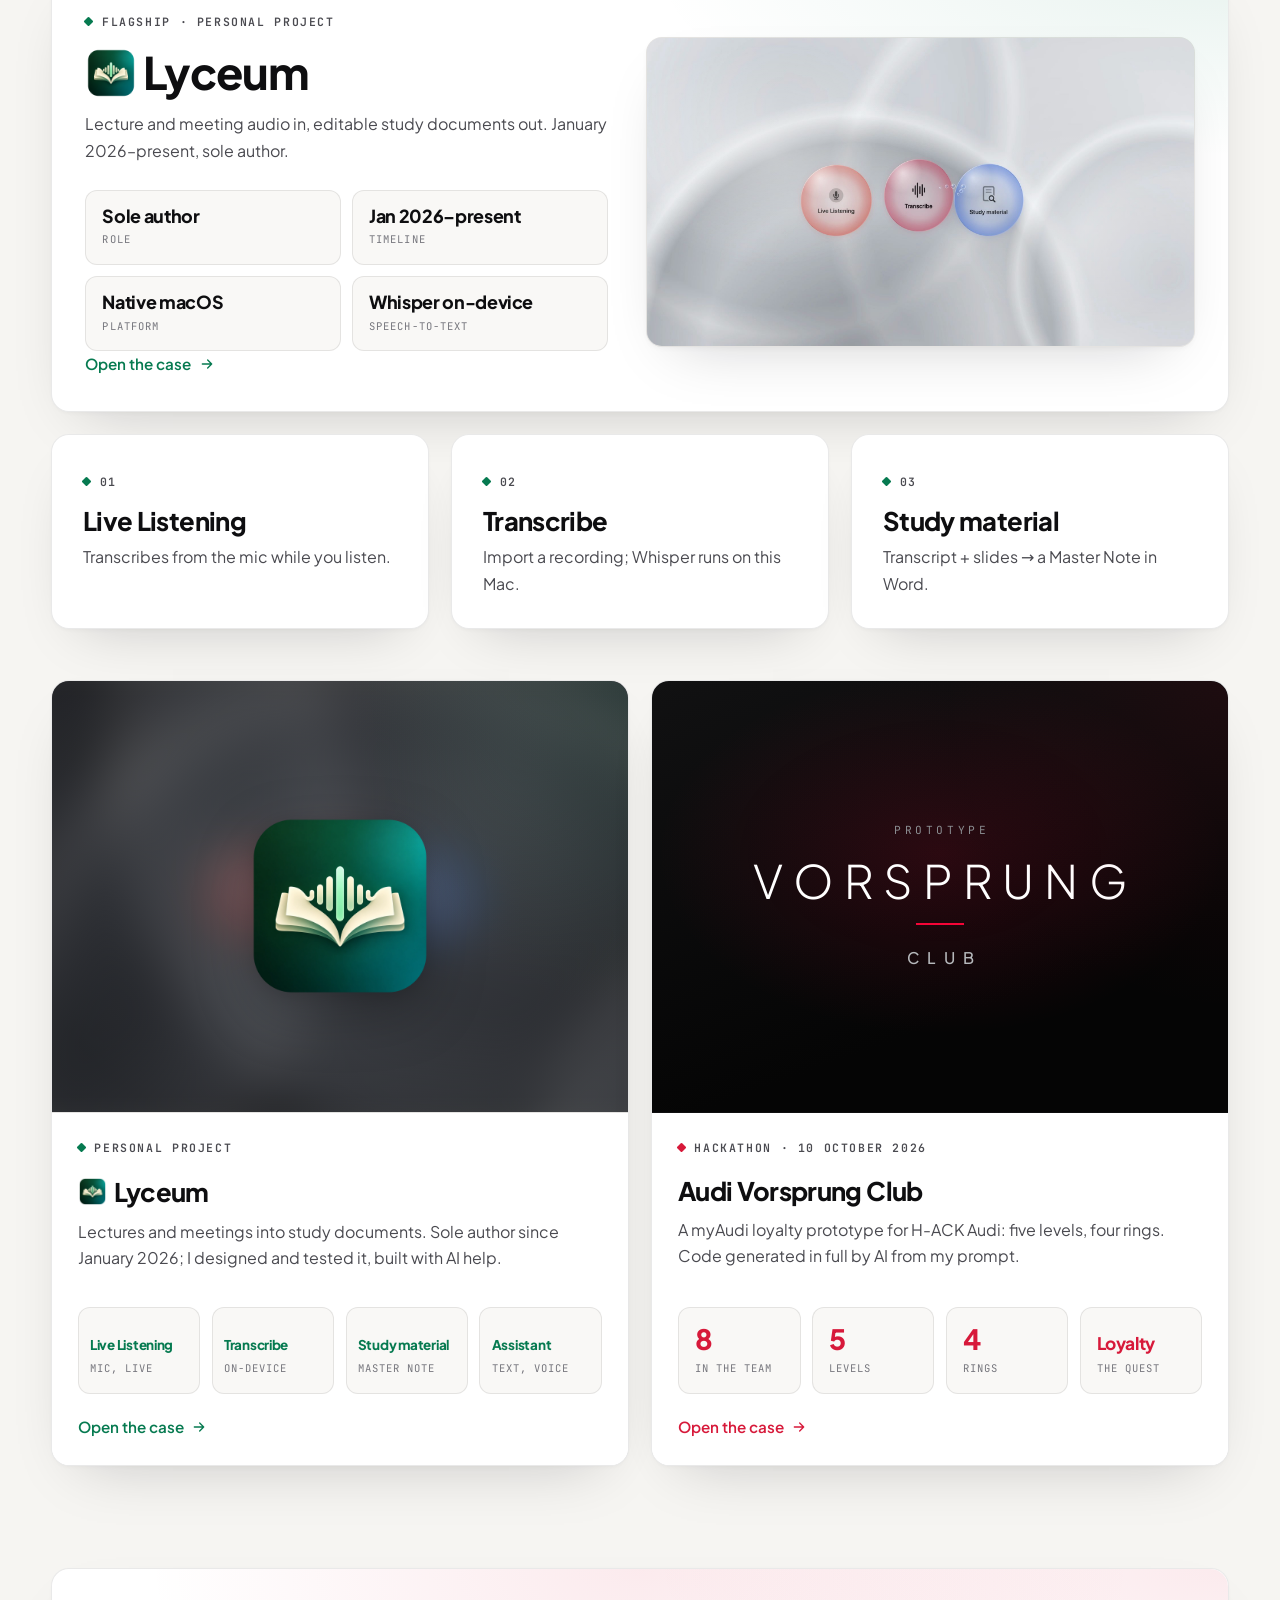
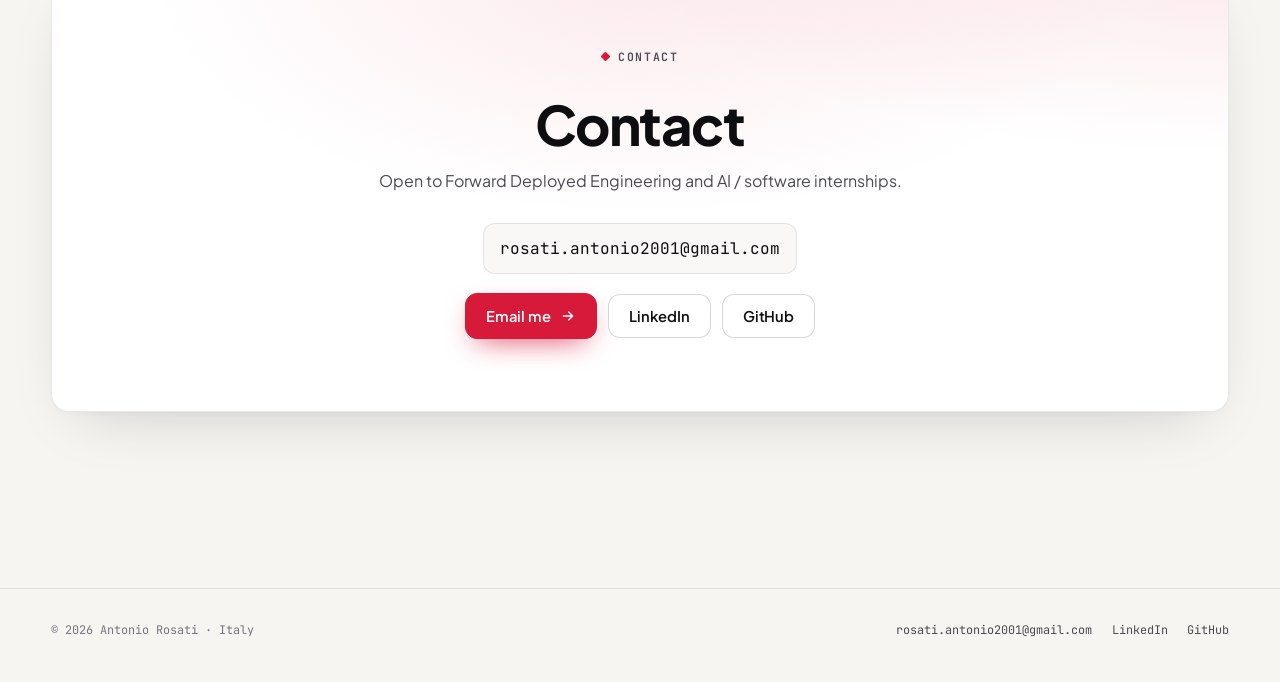
==== commit 01051bb0: "Round 23b: Lyceum spot at page end, cache tags v23b Co-authored-by: Antonio Rosati <rosati.antonio20" ====
--- a/index.html
+++ b/index.html
@@ -49,7 +49,7 @@
   <link rel="icon" href="assets/favicon-light.png?v=20261114" type="image/png" media="(prefers-color-scheme: light)">
   <link rel="icon" href="assets/favicon.png?v=20261114" type="image/png">
   <link rel="icon" href="favicon.ico?v=20261114" sizes="48x48">
-  <link rel="stylesheet" href="css/style.css?v=23">
+  <link rel="stylesheet" href="css/style.css?v=23b">
   <link rel="preload" href="fonts/PlusJakartaSans-Variable.woff2" as="font" type="font/woff2" crossorigin>
   <link rel="preload" href="fonts/JetBrainsMono-Variable.woff2" as="font" type="font/woff2" crossorigin>
 </head>
@@ -314,7 +314,7 @@
   <script src="vendor/gsap.min.js" defer></script>
   <script src="vendor/ScrollTrigger.min.js" defer></script>
   <script src="vendor/lenis.min.js" defer></script>
-  <script src="js/main.js?v=23" defer></script>
+  <script src="js/main.js?v=23b" defer></script>
 
 </body>
 </html>
--- a/css/style.css
+++ b/css/style.css
@@ -1655,7 +1655,8 @@
 
 /* round 23: the Lyceum spot. Same frame as the other Lyceum media; 16:9 shown whole; native controls stay
    clickable (the cursor layer above never takes pointer events). */
-.spot { padding-bottom: clamp(1rem, 2vw, 1.5rem); }
+/* round 23b: the spot closes the walkthrough, like the Audi demo; its own breathing room above, matching the gap to the closing cards */
+.spot { padding-top: clamp(3rem, 5.6vw, 5rem); padding-bottom: clamp(1rem, 2vw, 1.5rem); }
 .spot-window { background: #050a08; }
 .spot-window video.spot-video {
   display: block; width: 100%; height: auto; aspect-ratio: 16 / 9; object-fit: contain;
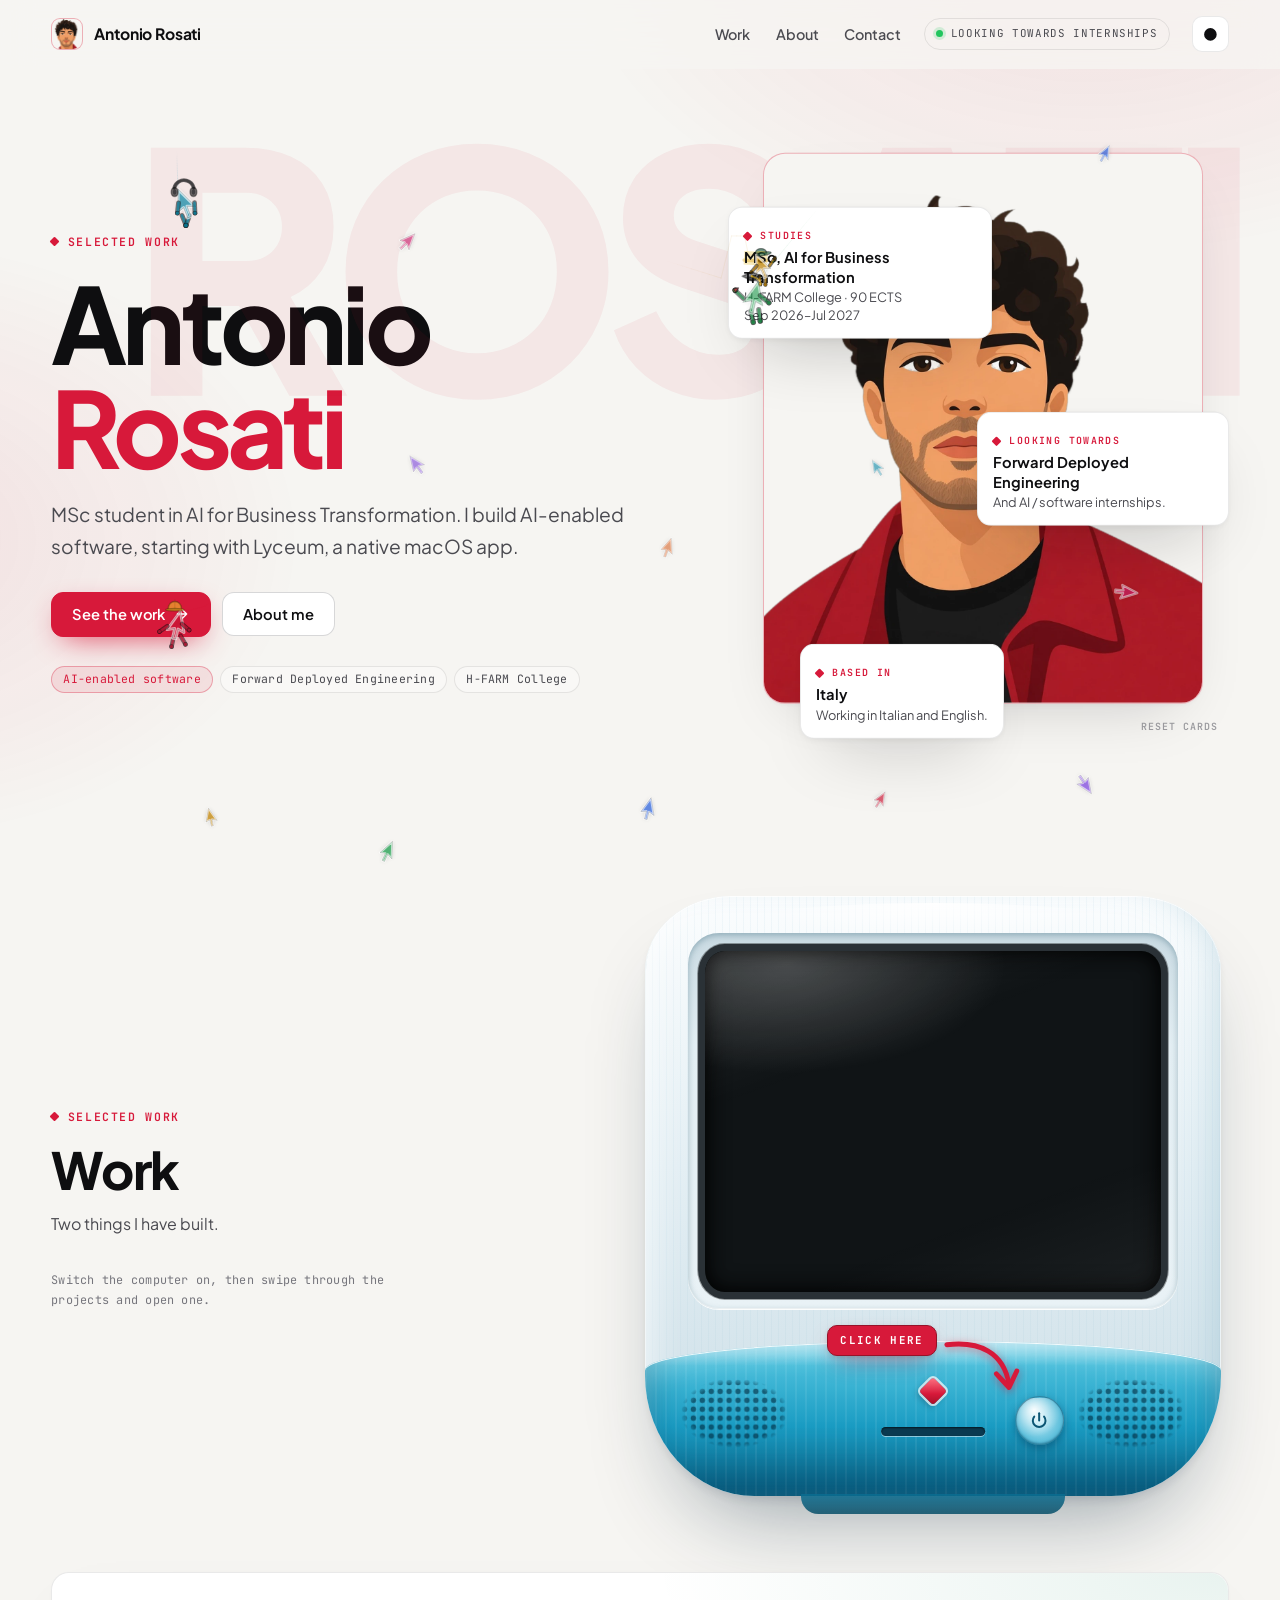
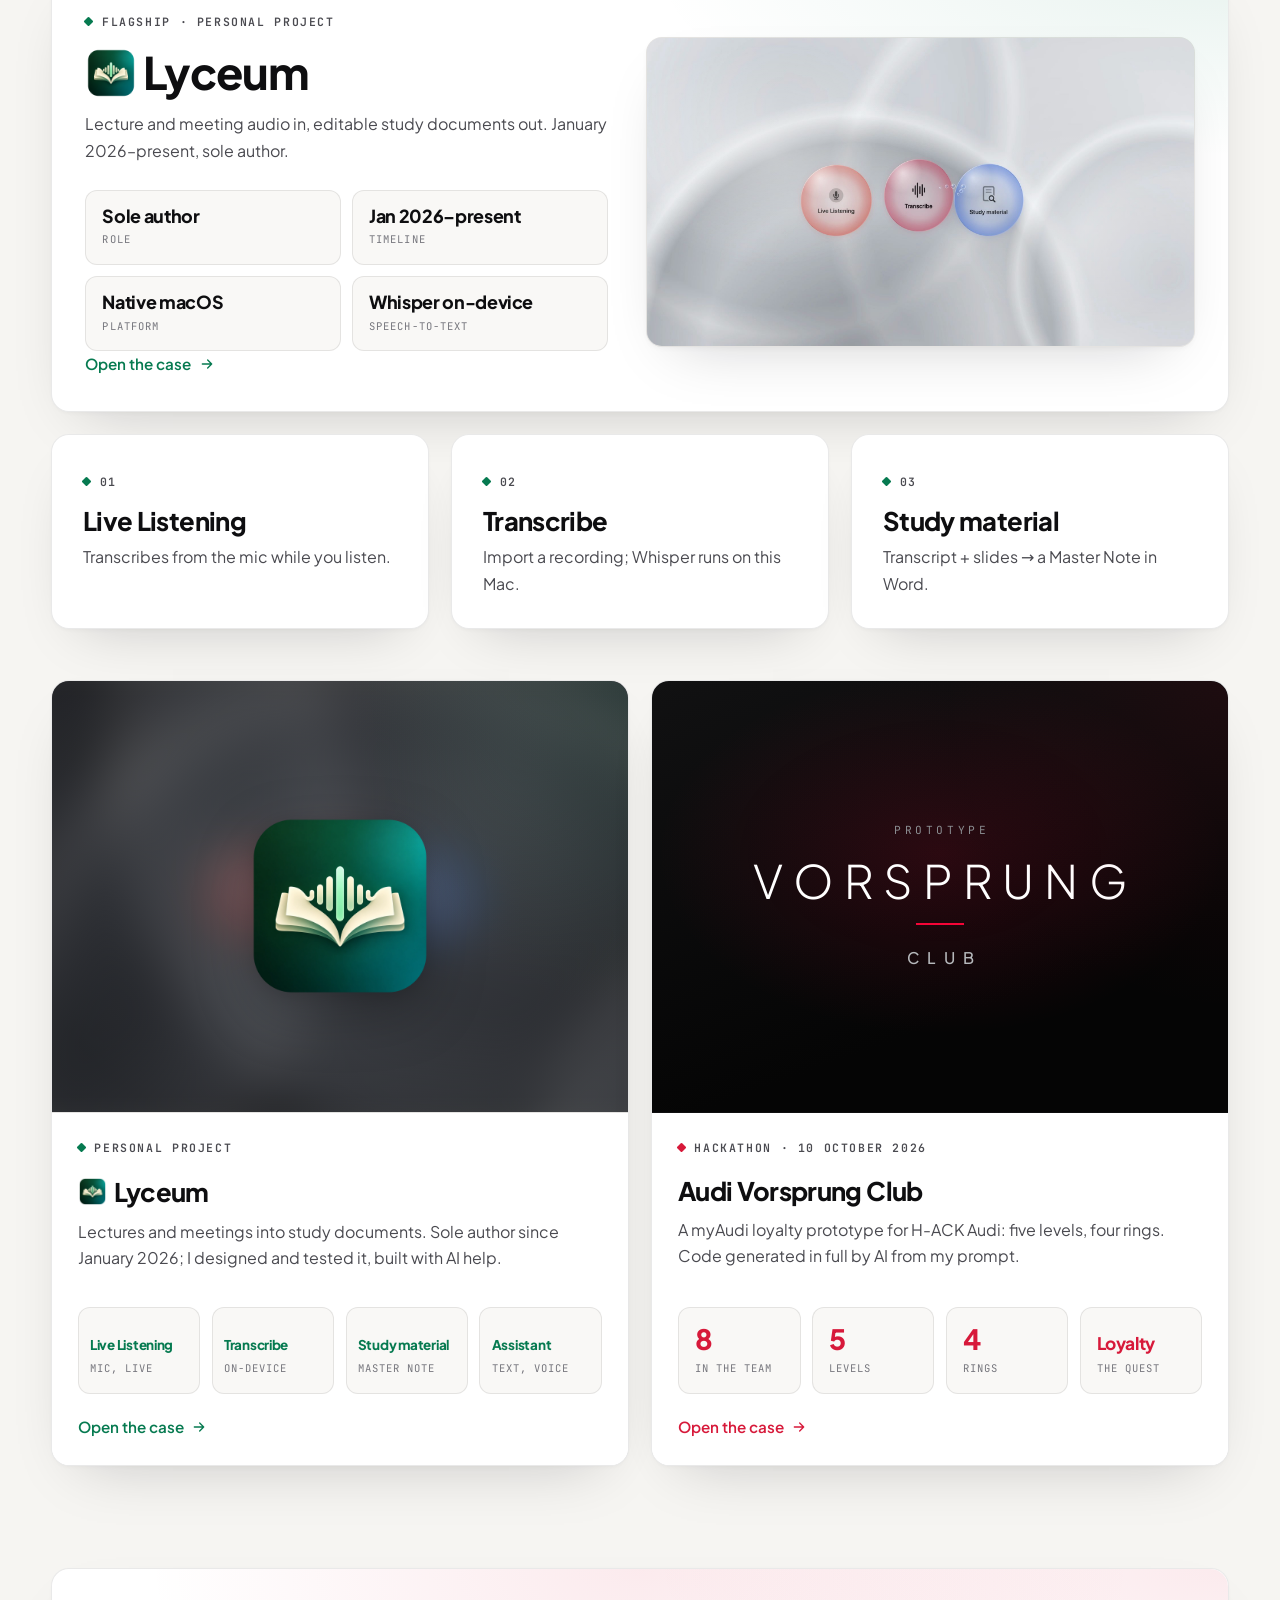
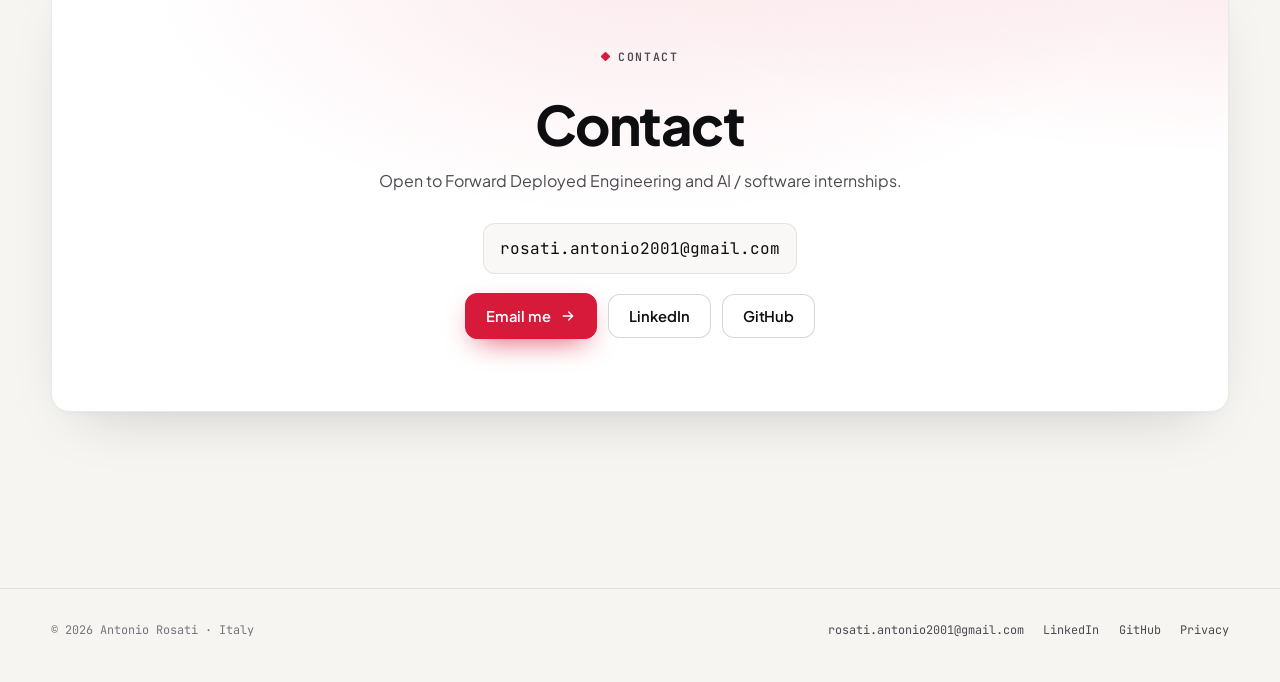
==== commit 92697f91: "Round 24: privacy page + footer link Co-authored-by: Antonio Rosati <rosati.antonio2001@gmail.com>" ====
--- a/index.html
+++ b/index.html
@@ -49,7 +49,7 @@
   <link rel="icon" href="assets/favicon-light.png?v=20261114" type="image/png" media="(prefers-color-scheme: light)">
   <link rel="icon" href="assets/favicon.png?v=20261114" type="image/png">
   <link rel="icon" href="favicon.ico?v=20261114" sizes="48x48">
-  <link rel="stylesheet" href="css/style.css?v=23b">
+  <link rel="stylesheet" href="css/style.css?v=24">
   <link rel="preload" href="fonts/PlusJakartaSans-Variable.woff2" as="font" type="font/woff2" crossorigin>
   <link rel="preload" href="fonts/JetBrainsMono-Variable.woff2" as="font" type="font/woff2" crossorigin>
 </head>
@@ -305,7 +305,7 @@
         <li><a href="mailto:rosati.antonio2001@gmail.com">rosati.antonio2001@gmail.com</a></li>
         <li><a href="https://www.linkedin.com/in/antros" rel="noopener noreferrer">LinkedIn</a></li>
         <li><a href="https://github.com/antoniorosati24" rel="noopener noreferrer">GitHub</a></li>
-        
+        <li><a href="privacy.html">Privacy</a></li>
       </ul>
     </div>
   </footer>
@@ -314,7 +314,7 @@
   <script src="vendor/gsap.min.js" defer></script>
   <script src="vendor/ScrollTrigger.min.js" defer></script>
   <script src="vendor/lenis.min.js" defer></script>
-  <script src="js/main.js?v=23b" defer></script>
+  <script src="js/main.js?v=24" defer></script>
 
 </body>
 </html>
--- a/css/style.css
+++ b/css/style.css
@@ -1662,3 +1662,10 @@
   display: block; width: 100%; height: auto; aspect-ratio: 16 / 9; object-fit: contain;
   background: #050a08; pointer-events: auto; -webkit-user-select: auto; user-select: auto;
 }
+
+/* round 24: privacy notice. One readable column of cards, same card/prose styles as About. */
+.privacy-wrap { max-width: 46rem; display: grid; gap: clamp(1rem, 2vw, 1.4rem); }
+.privacy-wrap h1 { font-size: clamp(2.6rem, 6vw, 4.4rem); letter-spacing: -0.045em; margin: 0.2rem 0 1.1rem; }
+.privacy-wrap h2 { font-size: clamp(1.3rem, 2.2vw, 1.7rem); margin-bottom: 0.8rem; }
+.privacy-wrap .prose a { overflow-wrap: anywhere; }
+.privacy-date { font-family: var(--mono); font-size: 0.8rem; letter-spacing: 0.02em; color: var(--ink-faint) !important; }
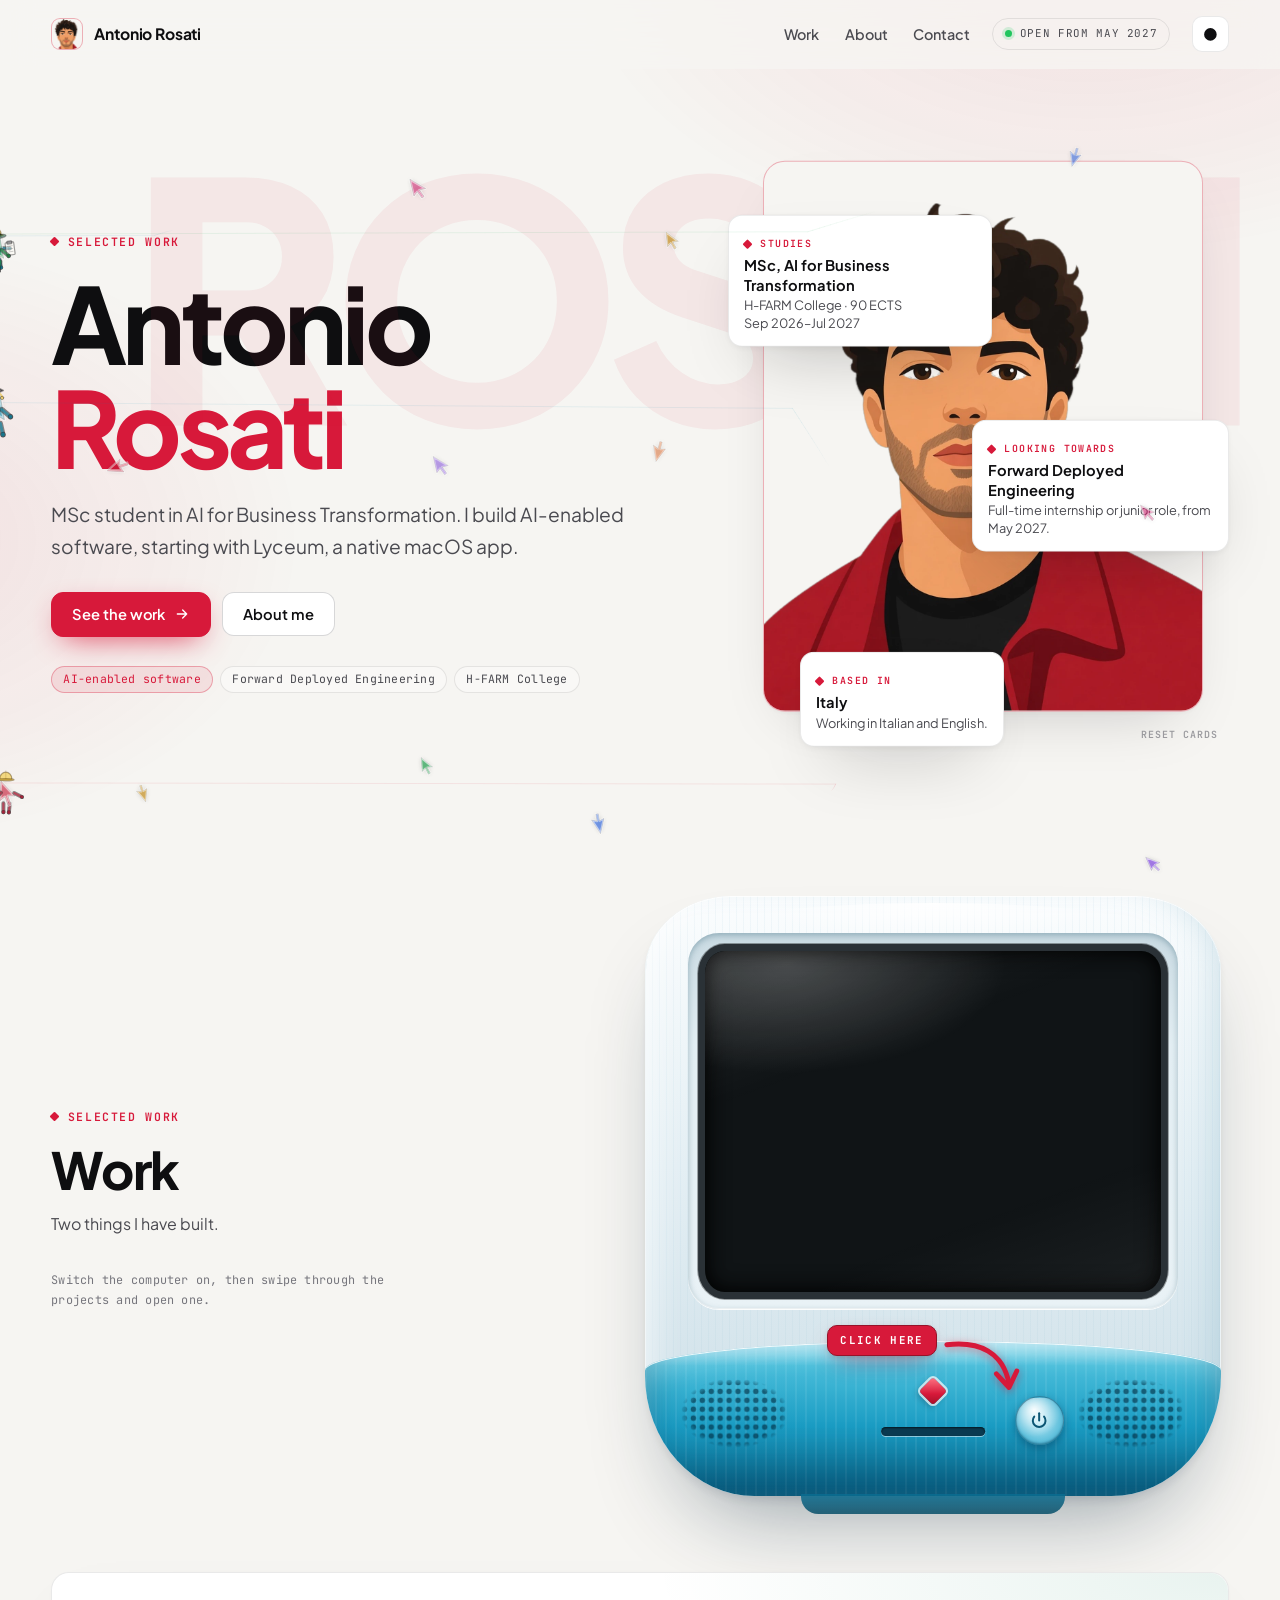
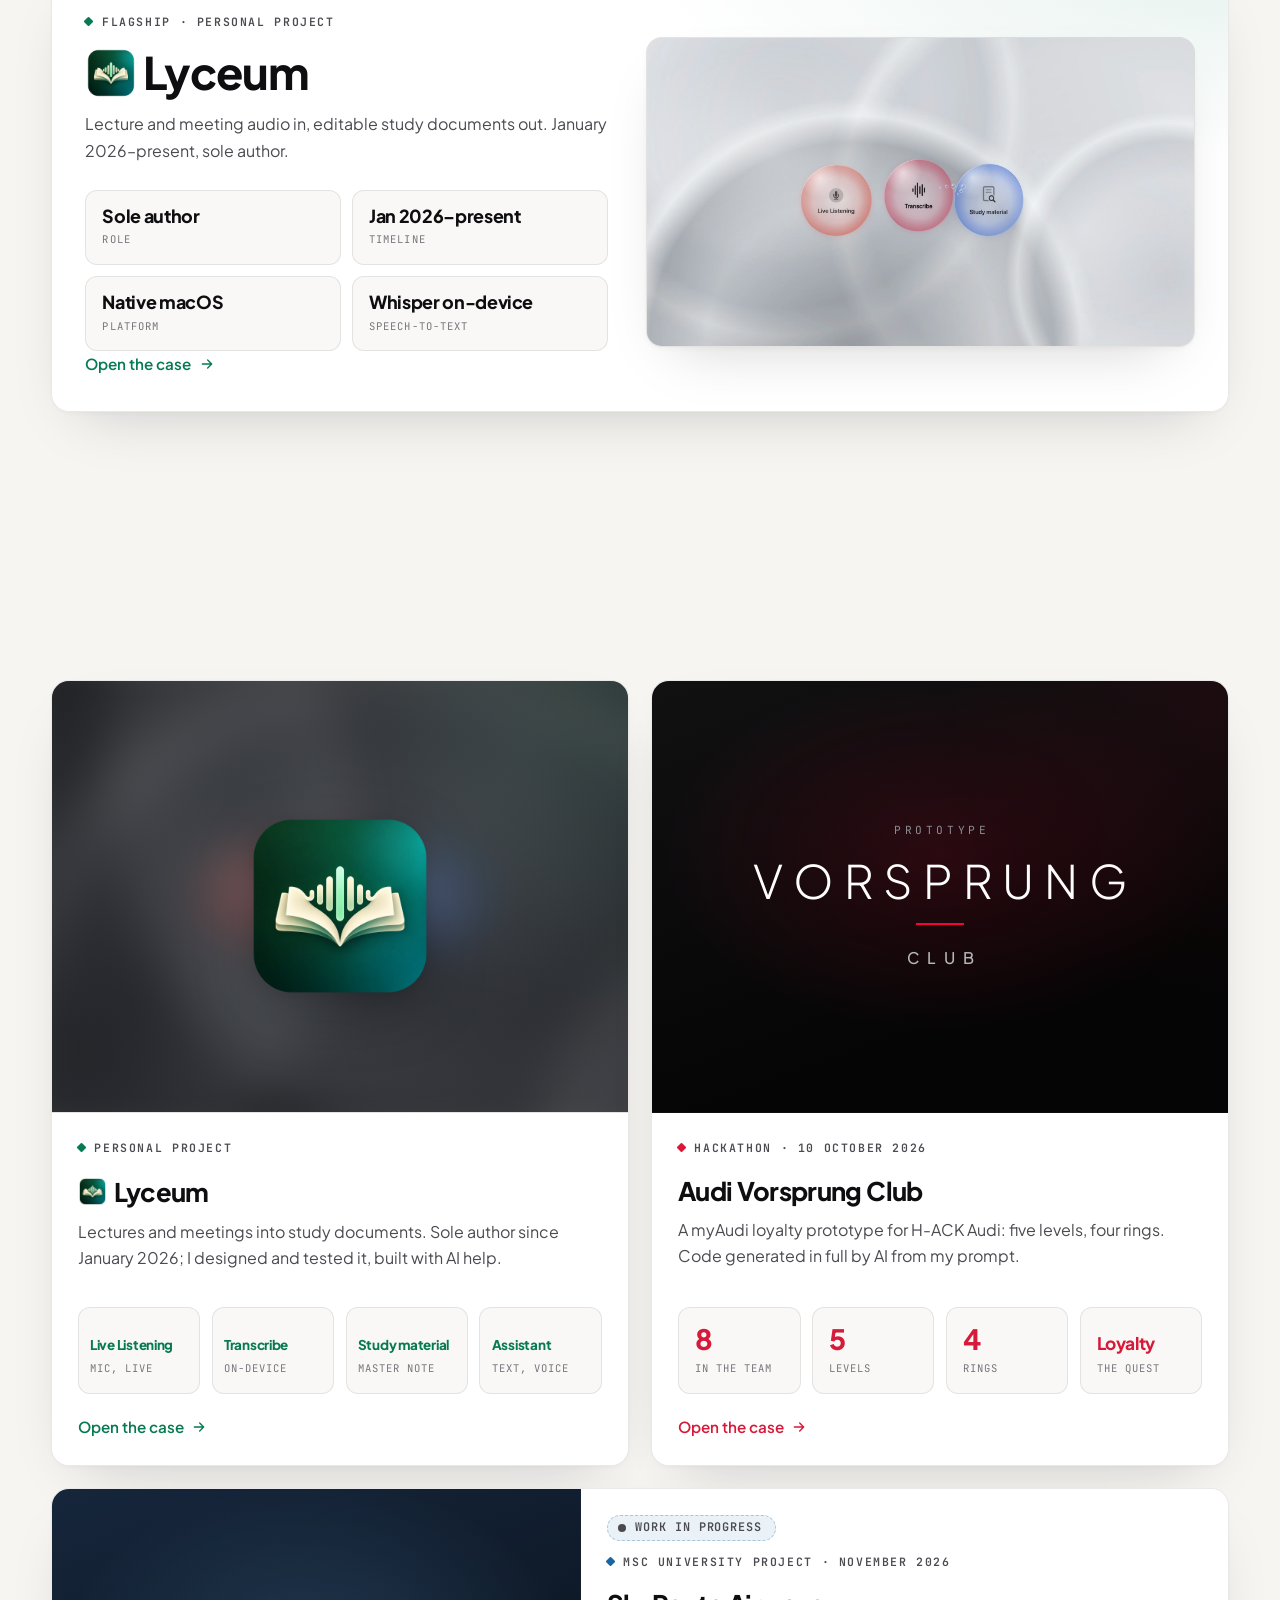
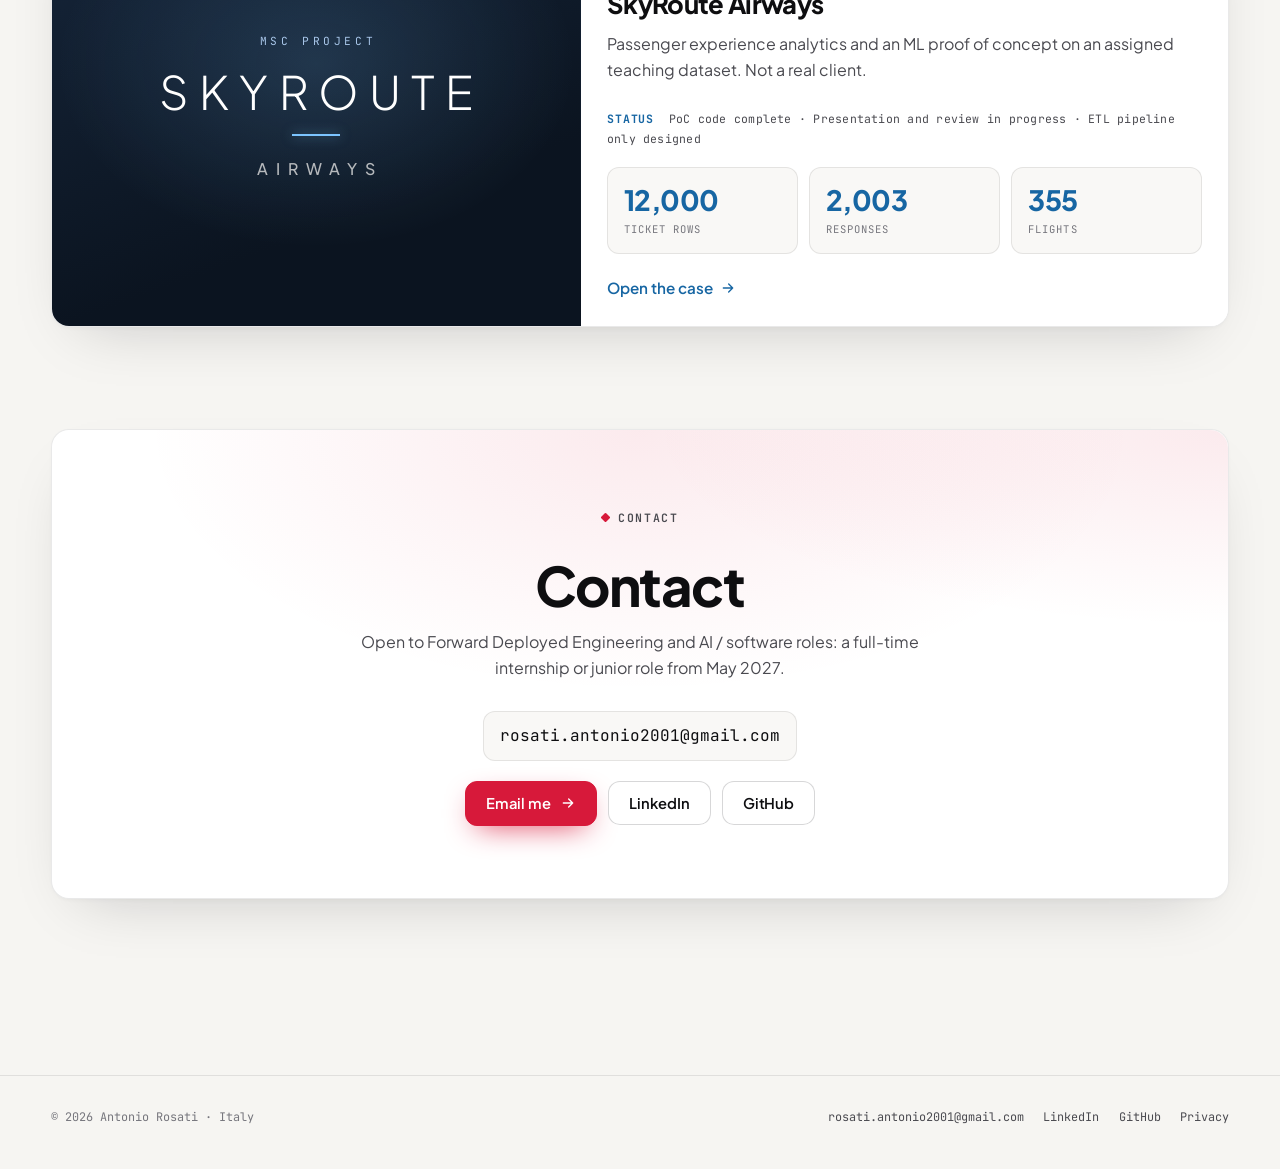
==== commit b440e2ce: "Round 25b: SkyRoute project page Co-authored-by: Antonio Rosati <rosati.antonio2001@gmail.com>" ====
--- a/index.html
+++ b/index.html
@@ -49,7 +49,7 @@
   <link rel="icon" href="assets/favicon-light.png?v=20261114" type="image/png" media="(prefers-color-scheme: light)">
   <link rel="icon" href="assets/favicon.png?v=20261114" type="image/png">
   <link rel="icon" href="favicon.ico?v=20261114" sizes="48x48">
-  <link rel="stylesheet" href="css/style.css?v=24">
+  <link rel="stylesheet" href="css/style.css?v=25b">
   <link rel="preload" href="fonts/PlusJakartaSans-Variable.woff2" as="font" type="font/woff2" crossorigin>
   <link rel="preload" href="fonts/JetBrainsMono-Variable.woff2" as="font" type="font/woff2" crossorigin>
 </head>
@@ -76,7 +76,7 @@
         <li><a href="#contact">Contact</a></li>
       </ul>
     </nav>
-    <span class="status"><i></i> Looking towards internships</span>
+    <span class="status"><i></i> Open from May 2027</span>
     <button type="button" class="theme-toggle" data-theme-toggle
         aria-label="Appearance: follows the system. Click to change."
         title="Appearance: follows the system. Click to change.">
@@ -128,7 +128,7 @@
           <div class="float-card fc-2" data-drag-card="looking" tabindex="0" data-reveal style="--d:380ms">
             <p class="ov">Looking towards</p>
             <strong data-key="fde" data-mark="highlight">Forward Deployed Engineering</strong>
-            <span>And AI / software internships.</span>
+            <span>Full-time internship or junior role, from May 2027.</span>
           </div>
           <div class="float-card fc-3" data-drag-card="based" tabindex="0" data-reveal style="--d:480ms">
             <p class="ov">Based in</p>
@@ -192,7 +192,8 @@
             <script type="application/json" data-retro-apps>
               [
                 { "name": "Lyceum", "href": "lyceum.html", "icon": "assets/lyceum/app-icon-256.png", "iconWebp": "assets/lyceum/app-icon-256.webp", "tagline": "Lectures and meetings into study documents.", "label": "Lyceum, open the case", "accentDark": "#3DF5A0", "accentLight": "#067A50" },
-                { "name": "H-ACK Audi", "href": "audi.html", "icon": "assets/projects/hack-audi-icon.svg", "tagline": "A myAudi loyalty prototype: five levels, four rings.", "label": "H-ACK Audi: Audi Vorsprung Club, open the case", "accentDark": "#FF3347", "accentLight": "#D7193A" }
+                { "name": "H-ACK Audi", "href": "audi.html", "icon": "assets/projects/hack-audi-icon.svg", "tagline": "A myAudi loyalty prototype: five levels, four rings.", "label": "H-ACK Audi: Audi Vorsprung Club, open the case", "accentDark": "#FF3347", "accentLight": "#D7193A" },
+                { "name": "SkyRoute", "href": "skyroute.html", "icon": "assets/projects/skyroute-icon.svg", "tagline": "MSc data project. Work in progress.", "label": "SkyRoute Airways, work in progress: open the case", "accentDark": "#7CC4FF", "accentLight": "#1766A3" }
               ]
             </script>
           </figure>
@@ -275,6 +276,29 @@
               <span class="arrow-link">Open the case <svg viewBox="0 0 24 24" fill="none" stroke="currentColor" stroke-width="2" stroke-linecap="round" stroke-linejoin="round" aria-hidden="true"><path d="M5 12h14M13 6l6 6-6 6"/></svg></span>
             </div>
           </a>
+          <a class="card project-card sr-card sky hover card-glow" href="skyroute.html" data-reveal style="--d:200ms">
+            <div class="shot name-shot" role="img" aria-label="SkyRoute Airways, the name of the university project.">
+              <span class="name-mark" aria-hidden="true">
+                <span class="name-kicker">MSc project</span>
+                <span class="name-main">SkyRoute</span>
+                <span class="name-rule"></span>
+                <span class="name-sub">Airways</span>
+              </span>
+            </div>
+            <div class="body">
+              <p class="wip-badge"><i aria-hidden="true"></i>Work in progress</p>
+              <p class="ov">MSc university project · November 2026</p>
+              <h3>SkyRoute Airways</h3>
+              <p>Passenger experience analytics and an ML proof of concept on an assigned teaching dataset. <span data-key="notclient" data-mark="underline">Not a real client.</span></p>
+              <p class="meta sr-status"><b>Status</b> PoC code complete · Presentation and review in progress · ETL pipeline only designed</p>
+              <ul class="metrics">
+                <li class="metric"><b>12,000</b><span>Ticket rows</span></li>
+                <li class="metric"><b>2,003</b><span>Responses</span></li>
+                <li class="metric"><b>355</b><span>Flights</span></li>
+              </ul>
+              <span class="arrow-link">Open the case <svg viewBox="0 0 24 24" fill="none" stroke="currentColor" stroke-width="2" stroke-linecap="round" stroke-linejoin="round" aria-hidden="true"><path d="M5 12h14M13 6l6 6-6 6"/></svg></span>
+            </div>
+          </a>
         </div>
       </div>
     </section>
@@ -284,7 +308,7 @@
         <div class="card cta card-glow" data-reveal>
           <p class="ov">Contact</p>
           <h2 id="cta-title">Contact</h2>
-          <p>Open to <span data-key="fde-cta" data-mark="highlight">Forward Deployed Engineering</span> and AI / software internships.</p>
+          <p>Open to <span data-key="fde-cta" data-mark="highlight">Forward Deployed Engineering</span> and AI / software roles: a full-time internship or junior role from May 2027.</p>
           <div class="email-row">
             <a class="email" href="mailto:rosati.antonio2001@gmail.com" data-key="email" data-mark="underline">rosati.antonio2001@gmail.com</a>
           </div>
@@ -314,7 +338,7 @@
   <script src="vendor/gsap.min.js" defer></script>
   <script src="vendor/ScrollTrigger.min.js" defer></script>
   <script src="vendor/lenis.min.js" defer></script>
-  <script src="js/main.js?v=24" defer></script>
+  <script src="js/main.js?v=25b" defer></script>
 
 </body>
 </html>
--- a/css/style.css
+++ b/css/style.css
@@ -1669,3 +1669,248 @@
 .privacy-wrap h2 { font-size: clamp(1.3rem, 2.2vw, 1.7rem); margin-bottom: 0.8rem; }
 .privacy-wrap .prose a { overflow-wrap: anywhere; }
 .privacy-date { font-family: var(--mono); font-size: 0.8rem; letter-spacing: 0.02em; color: var(--ink-faint) !important; }
+
+/* round 25: SkyRoute Airways (MSc project, work in progress). Red accent like the other non-Lyceum pages. */
+.wip-badge {
+  display: inline-flex; align-items: center; gap: 0.55rem; margin: 0.35rem 0 0.2rem; padding: 0.38rem 0.8rem 0.38rem 0.65rem;
+  border: 1px dashed var(--accent-line); border-radius: 999px; background: var(--accent-soft); color: var(--accent);
+  font-family: var(--mono); font-size: 0.74rem; font-weight: 600; letter-spacing: 0.08em; text-transform: uppercase; line-height: 1;
+}
+.wip-badge i { width: 0.5rem; height: 0.5rem; border-radius: 50%; background: currentColor; box-shadow: 0 0 0 0 var(--accent-line); flex: none; }
+@media (prefers-reduced-motion: no-preference) { .wip-badge i { animation: wip-pulse 2.4s ease-in-out infinite; } }
+@keyframes wip-pulse { 0%, 100% { box-shadow: 0 0 0 0 var(--accent-line); opacity: 1; } 50% { box-shadow: 0 0 0 0.35rem transparent; opacity: 0.55; } }
+.sr-status { margin: 0.2rem 0 0; max-width: 46rem; }
+.sr-status b { color: var(--accent); font-weight: 700; margin-right: 0.45rem; text-transform: uppercase; letter-spacing: 0.08em; }
+.sr-note { margin: 0 0 clamp(1rem, 2vw, 1.4rem); border-color: var(--accent-line); background: linear-gradient(var(--accent-soft), var(--accent-soft)), var(--card); }
+.sr-note p:last-child { margin: 0; color: var(--ink-soft); max-width: 52em; }
+.sr-sec { display: grid; grid-template-columns: minmax(0, 1.35fr) minmax(0, 1fr); gap: clamp(1.2rem, 3vw, 2.6rem); align-items: center; margin: 0 0 clamp(1rem, 2vw, 1.4rem); scroll-margin-top: calc(var(--nav-h) + 1rem); }
+.sr-sec:not(:has(.sr-aside)) { grid-template-columns: minmax(0, 1fr); }
+.sr-sec h2 { font-size: clamp(1.4rem, 2.4vw, 1.9rem); margin-bottom: 0.9rem; }
+.sr-sec .prose { max-width: 40em; }
+.sr-aside { display: grid; gap: 0.7rem; }
+.sr-vs { grid-template-columns: 1fr 1fr; }
+.sr-stat { border: 1px solid var(--line); border-radius: var(--r-sm); background: var(--card-2); padding: 1rem 1.1rem; }
+.sr-stat b { display: block; font-size: clamp(1.7rem, 3.4vw, 2.5rem); font-weight: 750; letter-spacing: -0.03em; line-height: 1.05; color: var(--accent); font-variant-numeric: tabular-nums; }
+.sr-stat span { display: block; margin-top: 0.35rem; font-family: var(--mono); font-size: 0.72rem; letter-spacing: 0.04em; color: var(--ink-faint); line-height: 1.45; }
+.sr-fig { margin: 0; } .sr-fig img { display: block; width: 100%; height: auto; border-radius: var(--r-sm); } /* ready for the charts */
+.sr-limits { margin: 0; padding: 0; list-style: none; display: grid; gap: 0.6rem; }
+.sr-limits li { position: relative; padding-left: 1.2rem; color: var(--ink-soft); line-height: 1.55; }
+.sr-limits li::before { content: ""; position: absolute; left: 0; top: 0.62em; width: 0.45rem; height: 2px; background: var(--accent); }
+.sr .closing { margin-top: 0; }
+@media (max-width: 860px) { .sr-sec { grid-template-columns: minmax(0, 1fr); } }
+@media (max-width: 420px) { .sr-vs { grid-template-columns: 1fr; } }
+/* index: the SkyRoute card spans the project grid, name mark on the left */
+.project-card.sr-card { grid-column: 1 / -1; display: grid; grid-template-columns: minmax(0, 0.9fr) minmax(0, 1.1fr); }
+.project-card.sr-card .shot { aspect-ratio: auto; min-height: 100%; }
+.project-card.sr-card .wip-badge { align-self: flex-start; margin: 0 0 0.5rem; }
+.project-card.sr-card .sr-status { font-size: 0.72rem; margin: 0.4rem 0 0; }
+@media (max-width: 860px) { .project-card.sr-card { grid-template-columns: minmax(0, 1fr); } .project-card.sr-card .shot { min-height: 0; aspect-ratio: 16 / 9; } }
+.project-card.sr-card .name-shot { border-bottom: 0; border-right: 1px solid var(--line); }
+@media (max-width: 860px) { .project-card.sr-card .name-shot { border-right: 0; border-bottom: 1px solid var(--line); } }
+
+/* ---------- SkyRoute palette (round 25), taken from Antonio's SkyRoute deck ----------
+   Like .lyc does for Lyceum green: .sky re-points the accent tokens. Dark: the deck's sky/runway blue
+   as a neon with halo (#7CC4FF on near-black, 10.5:1). Light: the deck's chart blue (#1766A3, 5.6:1 on
+   the page bg), no halo. Warm partner for "reported loss": deck salmon #F4B49C (dark) / chart coral #B64632 (light). */
+.sky, body.theme-skyroute .ag-fx {
+  --accent: #1766A3;
+  --accent-ink: #FFFFFF;
+  --accent-soft: rgba(23, 102, 163, 0.09);
+  --accent-line: rgba(23, 102, 163, 0.32);
+  --focus: 0 0 0 2px var(--bg), 0 0 0 4px #1766A3;
+  --sky-halo: transparent;
+  --sky-warm: #B64632;
+  --sky-navy: #101C2C;
+}
+body.theme-skyroute { --glow: rgba(23, 102, 163, 0.08); }
+html[data-theme="dark"] .sky, html[data-theme="dark"] body.theme-skyroute .ag-fx {
+  --accent: #7CC4FF;
+  --accent-ink: #06121F;
+  --accent-soft: rgba(124, 196, 255, 0.10);
+  --accent-line: rgba(124, 196, 255, 0.36);
+  --focus: 0 0 0 2px var(--bg), 0 0 0 4px #7CC4FF;
+  --shadow-lift: 0 34px 80px -30px rgba(0, 0, 0, 0.9), 0 0 0 1px rgba(124, 196, 255, 0.18);
+  --sky-halo: rgba(124, 196, 255, 0.40);
+  --sky-warm: #F4B49C;
+}
+html[data-theme="dark"] body.theme-skyroute { --glow: rgba(90, 170, 255, 0.10); }
+@media (prefers-color-scheme: dark) {
+  html:not([data-theme="light"]) .sky, html:not([data-theme="light"]) body.theme-skyroute .ag-fx {
+    --accent: #7CC4FF;
+    --accent-ink: #06121F;
+    --accent-soft: rgba(124, 196, 255, 0.10);
+    --accent-line: rgba(124, 196, 255, 0.36);
+    --focus: 0 0 0 2px var(--bg), 0 0 0 4px #7CC4FF;
+    --shadow-lift: 0 34px 80px -30px rgba(0, 0, 0, 0.9), 0 0 0 1px rgba(124, 196, 255, 0.18);
+    --sky-halo: rgba(124, 196, 255, 0.40);
+    --sky-warm: #F4B49C;
+  }
+  html:not([data-theme="light"]) body.theme-skyroute { --glow: rgba(90, 170, 255, 0.10); }
+}
+/* neon halo on accent marks (transparent in light theme), as on Lyceum */
+.sky .ov, .sky .arrow-link, .sky .pill.red, .sky .metric b, .sky .sr-stat b, .sky .wip-badge, .sky .sr-step-n, .sky .sr-funnel b { text-shadow: 0 0 12px var(--sky-halo); }
+.sky .ov::before { box-shadow: 0 0 10px var(--sky-halo); }
+.sky .wip-badge { box-shadow: 0 0 18px -6px var(--sky-halo); }
+.sky .arrow-link svg { filter: drop-shadow(0 0 6px var(--sky-halo)); }
+.sky .key-ink path.key-ul { filter: drop-shadow(0 0 3px var(--sky-halo)); }
+.sky .btn.primary { box-shadow: 0 10px 30px -12px var(--accent), 0 0 18px var(--sky-halo); }
+.sky.card-glow::after, .sky .card-glow::after { background: radial-gradient(70% 60% at 100% 0%, var(--accent-soft), transparent 70%); }
+.theme-skyroute main .card { transition: border-color 0.35s var(--ease), box-shadow 0.45s var(--ease); }
+.theme-skyroute main .card:hover, .theme-skyroute main .card:focus-within {
+  border-color: var(--accent-line); box-shadow: 0 0 0 1px var(--accent-line), 0 0 28px -8px var(--sky-halo);
+}
+.sky .sr-stat.sr-warm b { color: var(--sky-warm); text-shadow: none; }
+html[data-theme="dark"] .sky .sr-stat.sr-warm b { text-shadow: 0 0 12px rgba(244, 180, 156, 0.35); }
+@media (prefers-color-scheme: dark) { html:not([data-theme="light"]) .sky .sr-stat.sr-warm b { text-shadow: 0 0 12px rgba(244, 180, 156, 0.35); } }
+/* charts: Antonio's own figures, shown whole on white "paper" in both themes */
+.sr-figs { grid-column: 1 / -1; display: grid; gap: clamp(1rem, 2vw, 1.4rem); }
+.sr-fig { margin: 0; }
+.sr-fig figcaption { margin-top: 0.6rem; font-family: var(--mono); font-size: 0.74rem; letter-spacing: 0.02em; line-height: 1.55; color: var(--ink-faint); }
+.sr-funnel { list-style: none; margin: 0; padding: 0; display: grid; gap: 0.45rem; }
+.sr-funnel li { display: flex; align-items: baseline; gap: 0.8rem; padding: 0.7rem 1rem; border: 1px solid var(--line); border-radius: var(--r-sm); background: var(--card-2); }
+.sr-funnel li:nth-child(2) { margin-left: 0.8rem; } .sr-funnel li:nth-child(3) { margin-left: 1.6rem; border-color: var(--accent-line); }
+.sr-funnel b { font-size: 1.3rem; font-weight: 750; letter-spacing: -0.02em; color: var(--accent); font-variant-numeric: tabular-nums; min-width: 4.2ch; }
+.sr-funnel span { font-size: 0.9rem; color: var(--ink-soft); }
+.sr-plan-badge { margin: 0.1rem 0 0.7rem; }
+.sr-steps { list-style: none; margin: 0; padding: 0; display: grid; grid-template-columns: repeat(4, minmax(0, 1fr)); gap: 0.7rem; }
+.sr-steps li { border: 1px dashed var(--accent-line); border-radius: var(--r-sm); padding: 0.95rem 1rem; background: var(--card-2); }
+.sr-step-n { display: block; font-family: var(--mono); font-size: 0.74rem; font-weight: 600; letter-spacing: 0.06em; text-transform: uppercase; color: var(--accent); margin-bottom: 0.45rem; }
+.sr-steps p { margin: 0; font-size: 0.92rem; color: var(--ink-soft); line-height: 1.5; }
+.sr-exc { display: grid; grid-template-columns: 1fr 1fr; gap: 0.7rem; }
+.sr-exc p { margin: 0; padding: 0.85rem 1rem; border-radius: var(--r-sm); border: 1px solid var(--line); color: var(--ink-soft); font-size: 0.92rem; line-height: 1.5; }
+.sr-exc b { display: block; color: var(--ink); margin-bottom: 0.2rem; }
+@media (max-width: 960px) { .sr-steps { grid-template-columns: repeat(2, minmax(0, 1fr)); } }
+@media (max-width: 560px) { .sr-steps, .sr-exc { grid-template-columns: 1fr; } .sr-funnel li:nth-child(n) { margin-left: 0; } }
+/* index card: deck navy name panel with a sky-blue rule instead of the Audi red */
+.project-card.sr-card .name-shot { background: radial-gradient(70% 60% at 50% 40%, rgba(124, 196, 255, 0.16) 0%, transparent 70%), linear-gradient(160deg, #16263B 0%, #0B1420 70%); }
+.project-card.sr-card .name-rule { background: #7CC4FF; box-shadow: 0 0 12px rgba(124, 196, 255, 0.6); }
+.project-card.sr-card .name-kicker { color: #A9C7EA; }
+.project-card.sr-card:hover { border-color: var(--accent-line); }
+
+/* ---------- SkyRoute charts (round 25b): theme-aware, no white boxes ----------
+   Loss = --sky-warm (dot), no loss = --accent (diamond). Values are the exact data labels of Antonio's deck charts. */
+.sr-chart { border-top: 1px solid var(--line); padding-top: clamp(1rem, 2vw, 1.4rem); }
+.sr-chart-title { margin: 0 0 0.5rem; font-weight: 650; font-size: clamp(1rem, 1.6vw, 1.15rem); color: var(--ink); letter-spacing: -0.01em; }
+.sr-legend { list-style: none; margin: 0 0 0.9rem; padding: 0; display: flex; flex-wrap: wrap; gap: 0.4rem 1.2rem; font-family: var(--mono); font-size: 0.72rem; color: var(--ink-soft); }
+.sr-legend li { display: inline-flex; align-items: center; gap: 0.45rem; }
+.sr-legend i { width: 0.6rem; height: 0.6rem; display: inline-block; font-style: normal; }
+.lg-l i { border-radius: 50%; background: var(--sky-warm); }
+.lg-n i { background: var(--accent); transform: rotate(45deg) scale(0.88); }
+.lg-na i { width: auto; height: auto; color: var(--ink-faint); }
+.dot-l, .dot-n { position: absolute; top: 50%; width: 0.62rem; height: 0.62rem; margin: -0.31rem 0 0 -0.31rem; }
+.dot-l { left: var(--a); border-radius: 50%; background: var(--sky-warm); box-shadow: 0 0 10px var(--sky-halo); }
+.dot-n { left: var(--b); background: var(--accent); transform: rotate(45deg); box-shadow: 0 0 10px var(--sky-halo); }
+.db, .mx-track { position: relative; display: block; height: 0.9rem; }
+.db::before, .mx-track::before { content: ""; position: absolute; top: 50%; left: var(--a); width: calc(var(--b) - var(--a)); height: 2px; margin-top: -1px; border-radius: 2px; background: linear-gradient(90deg, var(--sky-warm), var(--accent)); opacity: 0.55; }
+.sr-db-table { width: 100%; border-collapse: collapse; font-variant-numeric: tabular-nums; }
+.sr-db-table th, .sr-db-table td { padding: 0.55rem 0.5rem; text-align: left; vertical-align: middle; border-bottom: 1px solid var(--line); }
+.sr-db-table thead th { font-family: var(--mono); font-size: 0.68rem; font-weight: 500; letter-spacing: 0.04em; text-transform: uppercase; color: var(--ink-faint); border-bottom-color: var(--line-strong); }
+.sr-db-table tbody th { font-weight: 500; color: var(--ink-soft); white-space: nowrap; }
+.sr-db-table .is-total th, .sr-db-table .is-total td { font-weight: 650; color: var(--ink); background: var(--accent-soft); }
+.db-l, .db-n { white-space: nowrap; font-weight: 600; }
+.db-l, .sr-db-table .is-total .db-l { color: var(--sky-warm); text-align: right !important; } .db-n, .sr-db-table .is-total .db-n { color: var(--accent); }
+.db-l small, .db-n small { display: block; font-family: var(--mono); font-size: 0.66rem; font-weight: 400; color: var(--ink-faint); }
+.db-track { width: 46%; position: relative; background: linear-gradient(var(--line-strong), var(--line-strong)) 50% 0 / 1px 100% no-repeat; }
+.db-axis { position: relative; }
+.db-axis .axis { position: relative; display: block; height: 1em; }
+.db-axis .axis b { position: absolute; transform: translateX(-50%); font-weight: 500; }
+.db-axis .axis b:first-child { transform: none; } .db-axis .axis b:last-child { transform: translateX(-100%); }
+.sr-mx-wrap { width: 100%; }
+.sr-mx { width: 100%; border-collapse: separate; border-spacing: 4px; table-layout: fixed; font-variant-numeric: tabular-nums; }
+.sr-mx thead th { font-family: var(--mono); font-size: 0.68rem; font-weight: 500; color: var(--ink-faint); text-align: center; padding-bottom: 0.2rem; }
+.sr-mx tbody th { font-weight: 500; font-size: 0.86rem; color: var(--ink-soft); text-align: right; padding-right: 0.5rem; white-space: nowrap; width: 9.5rem; }
+.sr-mx .mx-group th { text-align: left; font-weight: 650; color: var(--ink); padding: 0.9rem 0 0.15rem; font-size: 0.9rem; }
+.sr-mx td { border-radius: 6px; padding: 0.4rem 0.55rem 0.35rem; background: var(--accent-soft); border: 1px solid var(--line); }
+.sr-mx td.na { background: transparent; border-style: dashed; text-align: center; color: var(--ink-faint); }
+.sr-mx .mx-track { background: linear-gradient(var(--line-strong), var(--line-strong)) 50% 0 / 1px 100% no-repeat; }
+.sr-mx .dot-l, .sr-mx .dot-n { width: 0.5rem; height: 0.5rem; margin: -0.25rem 0 0 -0.25rem; }
+.mx-v { display: flex; justify-content: space-between; gap: 0.3rem; font-size: 0.74rem; margin-top: 0.15rem; }
+.mx-v .v-l { color: var(--sky-warm); } .mx-v .v-n { color: var(--accent); }
+.sr-mx-note { margin: 0.6rem 0 0; font-size: 0.8rem; color: var(--ink-faint); }
+.mx-c1-hidden { display: none; }
+.sr-chart-img .scheme-img img { border-radius: var(--r-sm); }
+html[data-theme="dark"] .sr-chart-img .on-dark img { filter: drop-shadow(0 0 14px rgba(124, 196, 255, 0.12)); }
+@media (max-width: 760px) {
+  .sr-db-table thead th:nth-child(2), .sr-db-table thead th:nth-child(4) { font-size: 0; }
+  .sr-db-table thead th:nth-child(2)::after { content: "Loss"; font-size: 0.64rem; }
+  .sr-db-table thead th:nth-child(4)::after { content: "No loss"; font-size: 0.64rem; }
+  .sr-db-table th, .sr-db-table td { padding: 0.5rem 0.25rem; font-size: 0.84rem; }
+  .sr-db-table tbody th { white-space: normal; }
+  .db-track { width: 34%; }
+  .db-axis .axis b:nth-child(2), .db-axis .axis b:nth-child(4) { display: none; }
+  .sr-mx .c1 { display: none; }
+  .mx-c1-hidden { display: inline; }
+  .sr-mx { border-spacing: 3px; }
+  .sr-mx tbody th { width: 4.6rem; font-size: 0.74rem; padding-right: 0.25rem; white-space: normal; }
+  .sr-mx td { padding: 0.3rem 0.25rem; }
+  .mx-v { flex-direction: column; align-items: center; gap: 0; font-size: 0.68rem; line-height: 1.25; }
+}
+
+/* ---------- SkyRoute ML explorer (round 25b) ---------- */
+.sr-ml { grid-column: 1 / -1; border-top: 1px solid var(--line); padding-top: clamp(1rem, 2vw, 1.4rem); display: grid; gap: 1rem; }
+.ml-sub { margin: 0; font-size: 0.86rem; color: var(--ink-faint); }
+.ml-controls { display: flex; flex-wrap: wrap; gap: 0.7rem 1.2rem; align-items: center; justify-content: space-between; }
+.sr-ml:not(.is-live) .ml-controls, .sr-ml:not(.is-live) .ml-budget, .sr-ml:not(.is-live) .ml-switch { display: none; }
+.ml-models { display: flex; flex-wrap: wrap; gap: 0.45rem; }
+.ml-chip { --c: var(--accent); display: inline-flex; align-items: center; gap: 0.45rem; min-height: 2.5rem; padding: 0.4rem 0.85rem; border-radius: 999px; border: 1px solid var(--line-strong); background: transparent; color: var(--ink-soft); font: inherit; font-size: 0.84rem; cursor: pointer; transition: background 0.25s var(--ease), color 0.25s var(--ease), border-color 0.25s var(--ease); }
+.ml-chip i { width: 0.6rem; height: 0.6rem; border-radius: 50%; border: 2px solid var(--c); }
+.ml-chip[aria-pressed="true"] { background: var(--accent-soft); border-color: var(--c); color: var(--ink); }
+.ml-chip[aria-pressed="true"] i { background: var(--c); box-shadow: 0 0 8px var(--sky-halo); }
+.ml-chip[data-model="tree"], .ml-row[data-model="tree"], .ml-explain [data-model="tree"] { --c: var(--sky-warm); }
+.ml-chip[data-model="base"], .ml-row[data-model="base"], .ml-explain [data-model="base"] { --c: var(--ink-faint); }
+.ml-chip:focus-visible, .ml-switch:focus-visible, .ml-measure input:focus-visible + span, .ml-budget input:focus-visible { outline: none; box-shadow: var(--focus); }
+.ml-measure { border: 0; margin: 0; padding: 3px; display: inline-flex; flex-wrap: wrap; border-radius: 999px; background: var(--accent-soft); border: 1px solid var(--line); }
+.ml-measure label { position: relative; cursor: pointer; }
+.ml-measure input { position: absolute; opacity: 0; inset: 0; margin: 0; cursor: pointer; }
+.ml-measure span { display: inline-block; padding: 0.45rem 0.8rem; border-radius: 999px; font-size: 0.8rem; color: var(--ink-soft); transition: background 0.25s var(--ease), color 0.25s var(--ease); }
+.ml-measure input:checked + span { background: var(--accent); color: var(--accent-ink); box-shadow: 0 0 14px var(--sky-halo); }
+.ml-budget { display: grid; gap: 0.35rem; max-width: 30rem; }
+.ml-budget-label { font-size: 0.86rem; color: var(--ink-soft); } .ml-budget output { font-weight: 650; color: var(--ink); }
+.ml-budget input[type="range"] { width: 100%; background: transparent; accent-color: var(--accent); margin: 0; min-height: 1.8rem; cursor: pointer; border-radius: 999px; }
+.ml-ticks { display: flex; justify-content: space-between; font-family: var(--mono); font-size: 0.68rem; color: var(--ink-faint); }
+.ml-budget[hidden] { display: none; }
+.ml-bars { display: grid; gap: 0.6rem; }
+.ml-row { --c: var(--accent); display: grid; grid-template-columns: 10rem 1fr 7.5rem; align-items: center; gap: 0.8rem; transition: opacity 0.3s var(--ease); }
+.ml-row[hidden] { display: none; }
+.ml-name { font-size: 0.88rem; color: var(--ink-soft); }
+.ml-bar { position: relative; display: block; height: 1.15rem; border-radius: 999px; background: var(--accent-soft); overflow: hidden; }
+.ml-bar i { position: absolute; inset: 0 auto 0 0; width: var(--w); border-radius: 999px; background: var(--c); box-shadow: 0 0 16px var(--sky-halo); transition: width 0.6s var(--ease); }
+.ml-row[data-model="base"] .ml-bar i { box-shadow: none; }
+.ml-val { font-variant-numeric: tabular-nums; font-weight: 650; color: var(--ink); white-space: nowrap; }
+.ml-note { margin: 0; font-size: 0.86rem; line-height: 1.6; color: var(--ink-soft); }
+.ml-explain { list-style: none; margin: 0; padding: 0; display: grid; grid-template-columns: repeat(3, minmax(0, 1fr)); gap: 0.7rem; }
+.ml-explain li { --c: var(--accent); padding: 0.8rem 0.9rem; border-radius: var(--r-sm); border: 1px solid var(--line); border-top: 2px solid var(--c); font-size: 0.84rem; line-height: 1.55; color: var(--ink-soft); transition: opacity 0.3s var(--ease); }
+.ml-explain li b { display: block; color: var(--ink); margin-bottom: 0.2rem; }
+.ml-explain li.is-off { opacity: 0.45; }
+.ml-demo { padding: 1rem 1.1rem; border-radius: var(--r-sm); border: 1px dashed var(--accent-line); display: grid; gap: 0.6rem; }
+.ml-demo .ov { margin: 0; }
+.ml-demo-row { display: flex; flex-wrap: wrap; gap: 0.7rem 1.4rem; align-items: center; justify-content: space-between; }
+.ml-switch { display: inline-flex; align-items: center; gap: 0.6rem; min-height: 2.5rem; padding: 0.3rem 0.9rem 0.3rem 0.35rem; border-radius: 999px; border: 1px solid var(--line-strong); background: transparent; color: var(--ink); font: inherit; font-size: 0.86rem; cursor: pointer; }
+.ml-knob { position: relative; width: 2.6rem; height: 1.5rem; border-radius: 999px; background: var(--line-strong); transition: background 0.25s var(--ease); }
+.ml-knob::after { content: ""; position: absolute; top: 0.15rem; left: 0.15rem; width: 1.2rem; height: 1.2rem; border-radius: 50%; background: var(--bg); transition: transform 0.25s var(--ease); }
+.ml-switch[aria-checked="true"] .ml-knob { background: var(--sky-warm); box-shadow: 0 0 12px var(--sky-halo); }
+.ml-switch[aria-checked="true"] .ml-knob::after { transform: translateX(1.1rem); }
+.ml-score { margin: 0; display: flex; align-items: baseline; gap: 0.5rem; flex-wrap: wrap; }
+.ml-score b { font-size: clamp(1.6rem, 3vw, 2.1rem); font-variant-numeric: tabular-nums; color: var(--accent); text-shadow: 0 0 18px var(--sky-halo); }
+.ml-score span { font-size: 0.82rem; color: var(--ink-faint); }
+.ml-meter { position: relative; display: block; height: 0.5rem; border-radius: 999px; background: var(--accent-soft); overflow: hidden; }
+.ml-meter i { position: absolute; inset: 0 auto 0 0; width: var(--w); background: linear-gradient(90deg, var(--accent), var(--sky-warm)); border-radius: 999px; transition: width 0.6s var(--ease); }
+.ml-demo-note { margin: 0; font-size: 0.8rem; line-height: 1.55; color: var(--ink-faint); }
+@media (max-width: 760px) {
+  .ml-row { grid-template-columns: 1fr auto; gap: 0.3rem 0.8rem; }
+  .ml-bar { grid-column: 1 / -1; grid-row: 2; }
+  .ml-explain { grid-template-columns: 1fr; }
+  .ml-measure { width: 100%; justify-content: space-between; }
+  .ml-measure span { padding: 0.45rem 0.6rem; font-size: 0.76rem; }
+}
+@media (prefers-reduced-motion: reduce) {
+  .ml-bar i, .ml-meter i, .ml-knob, .ml-knob::after, .ml-chip, .ml-row, .ml-explain li, .ml-measure span { transition: none; }
+}
+@media (prefers-color-scheme: dark) { html:not([data-theme="light"]) .sr-chart-img .on-dark img { filter: drop-shadow(0 0 14px rgba(124, 196, 255, 0.12)); } }
+.sr-mx thead td { background: none; border: 0; }
+@media (max-width: 760px) {
+  .ml-measure { display: grid; grid-template-columns: repeat(3, minmax(0, 1fr)); border-radius: 14px; }
+  .ml-measure span { display: flex; align-items: center; justify-content: center; text-align: center; min-height: 2.6rem; height: 100%; border-radius: 11px; line-height: 1.2; }
+  .ml-measure label { display: block; }
+}
+@media (max-width: 760px) { .sr-mx tbody th { width: 5.1rem; font-size: 0.72rem; padding-right: 0.4rem; } }
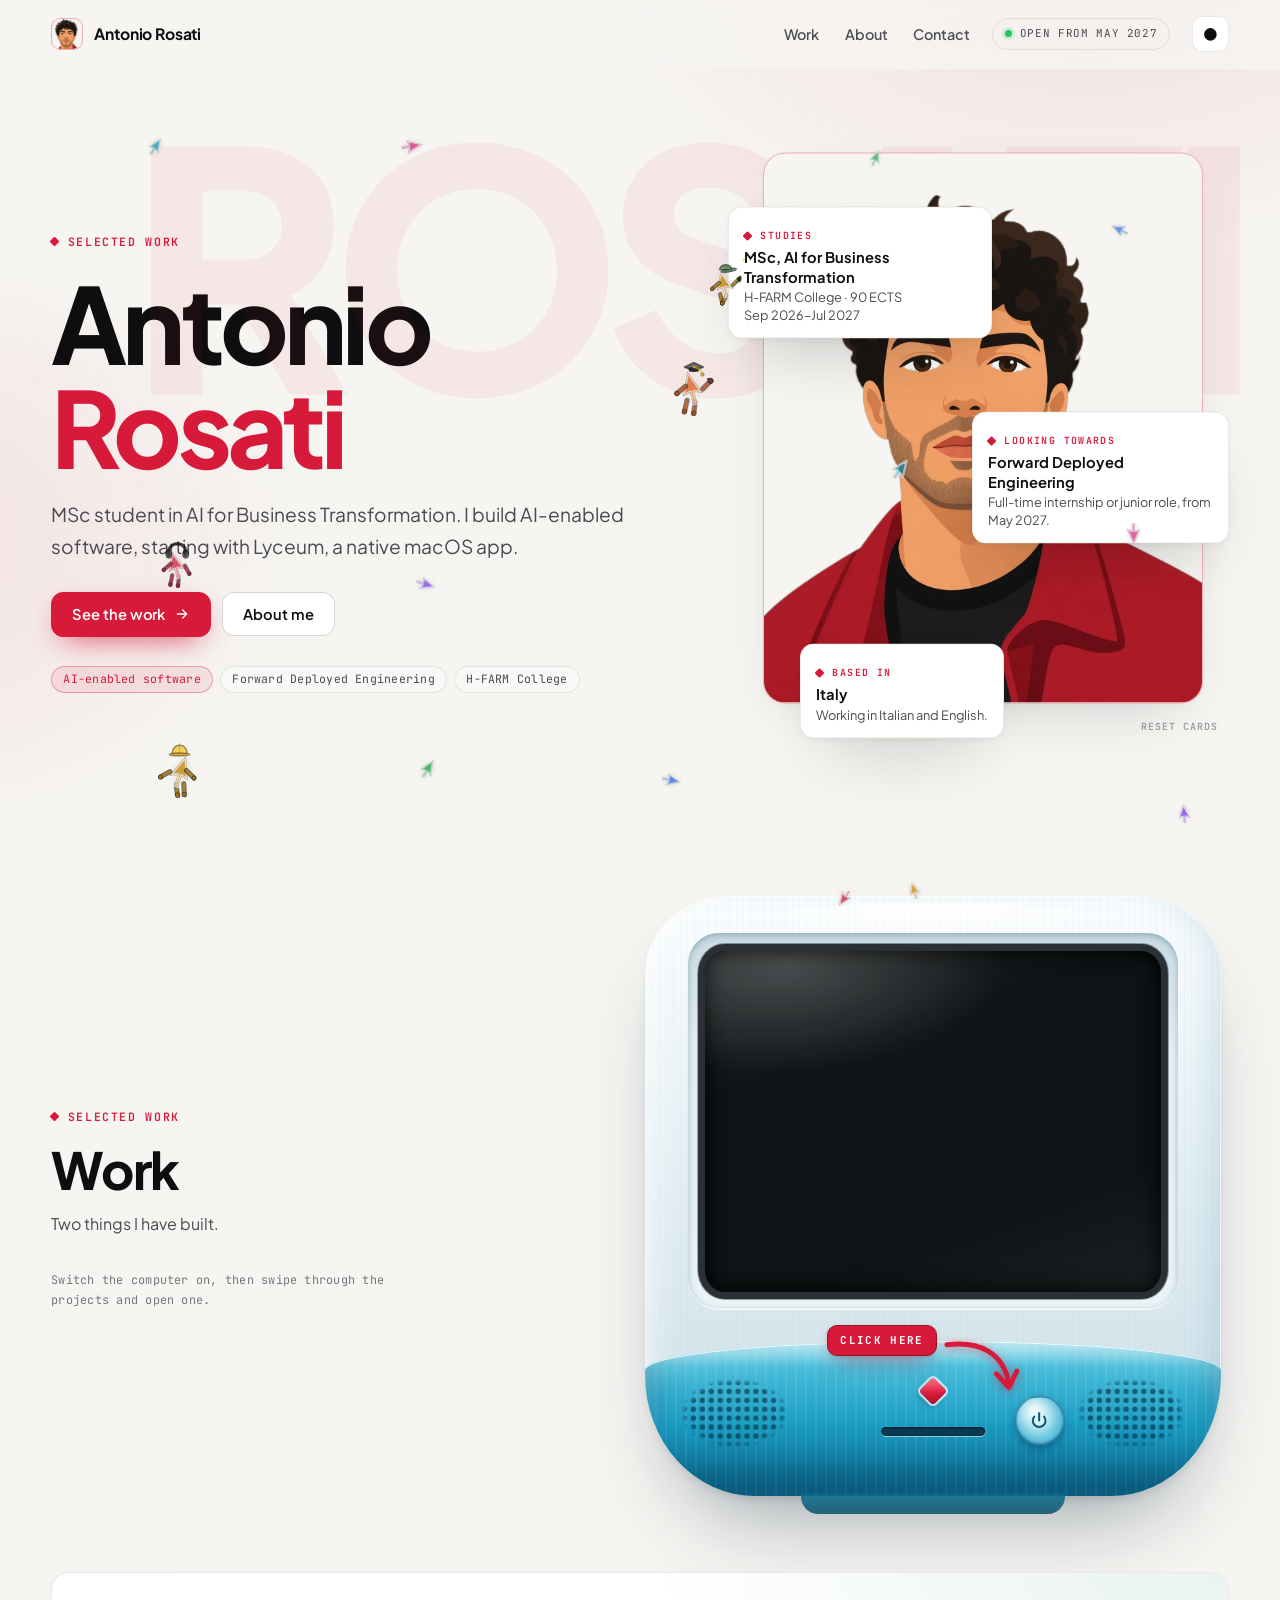
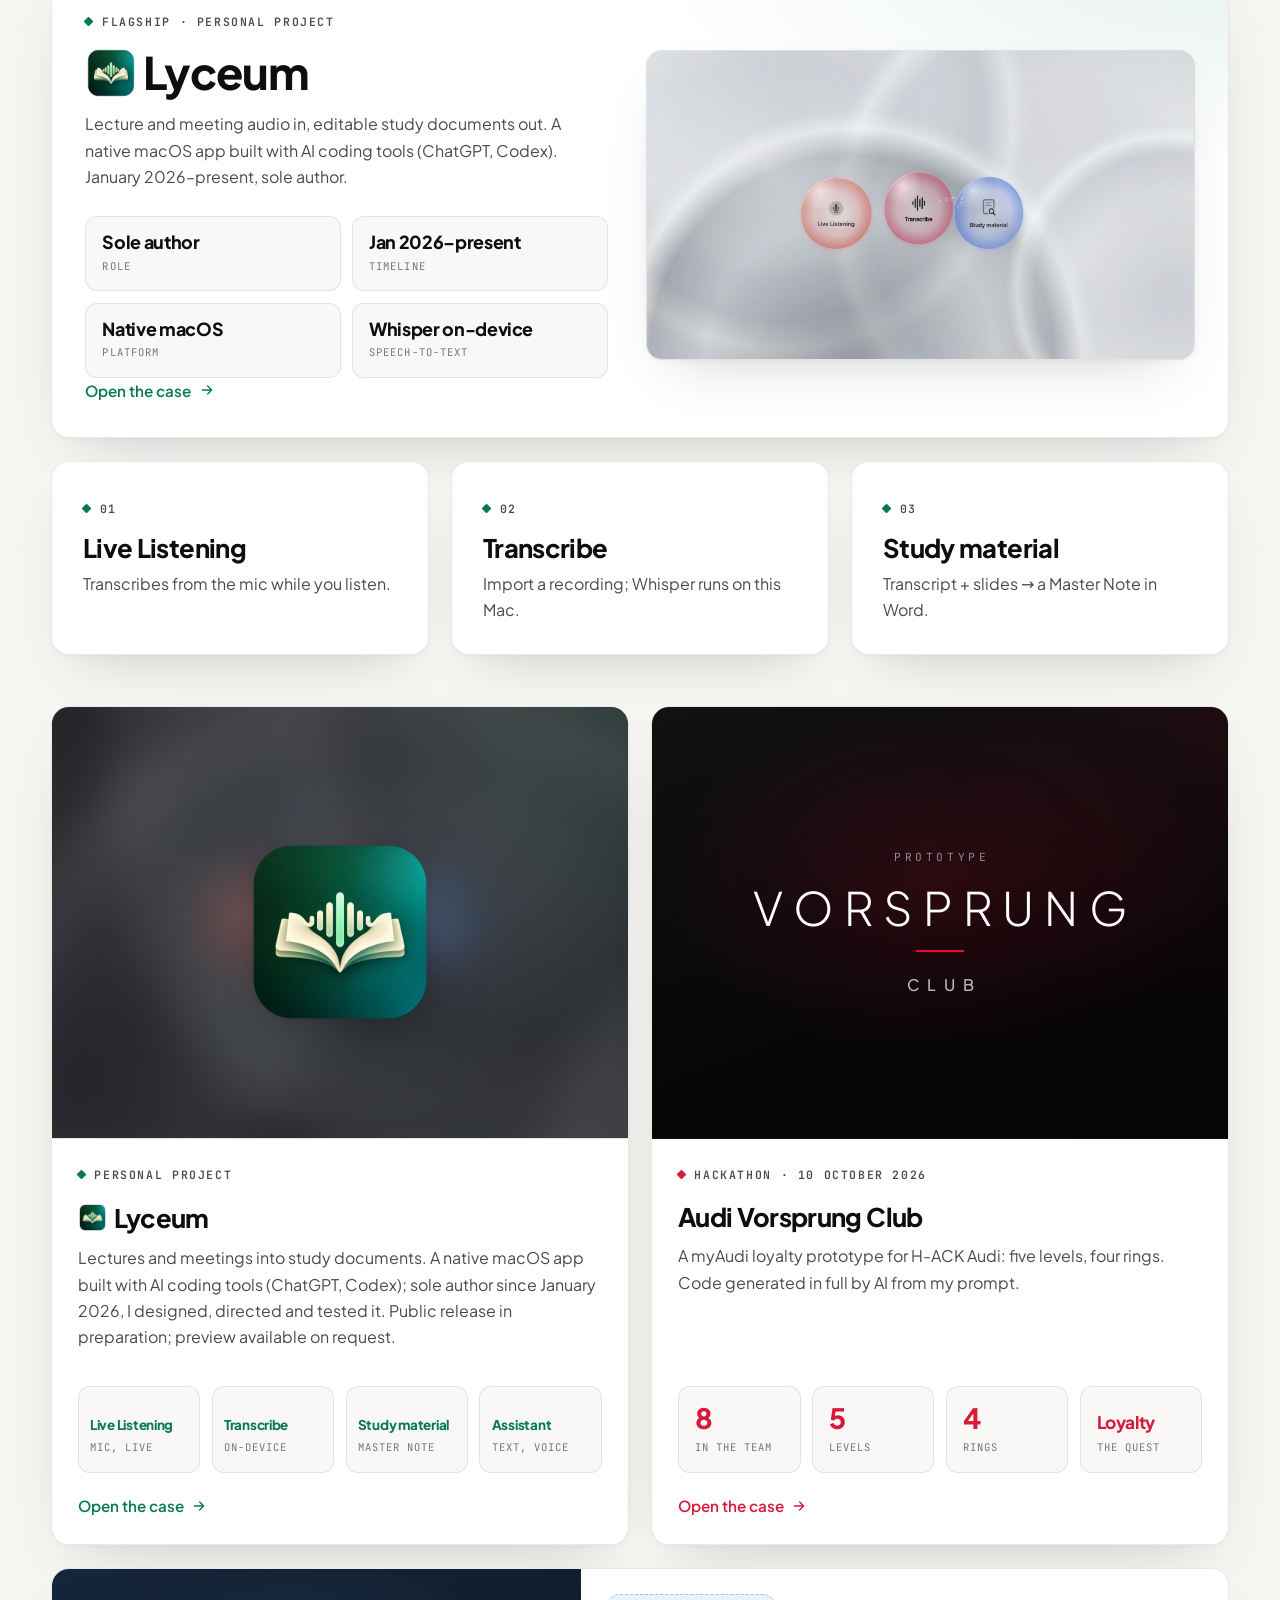
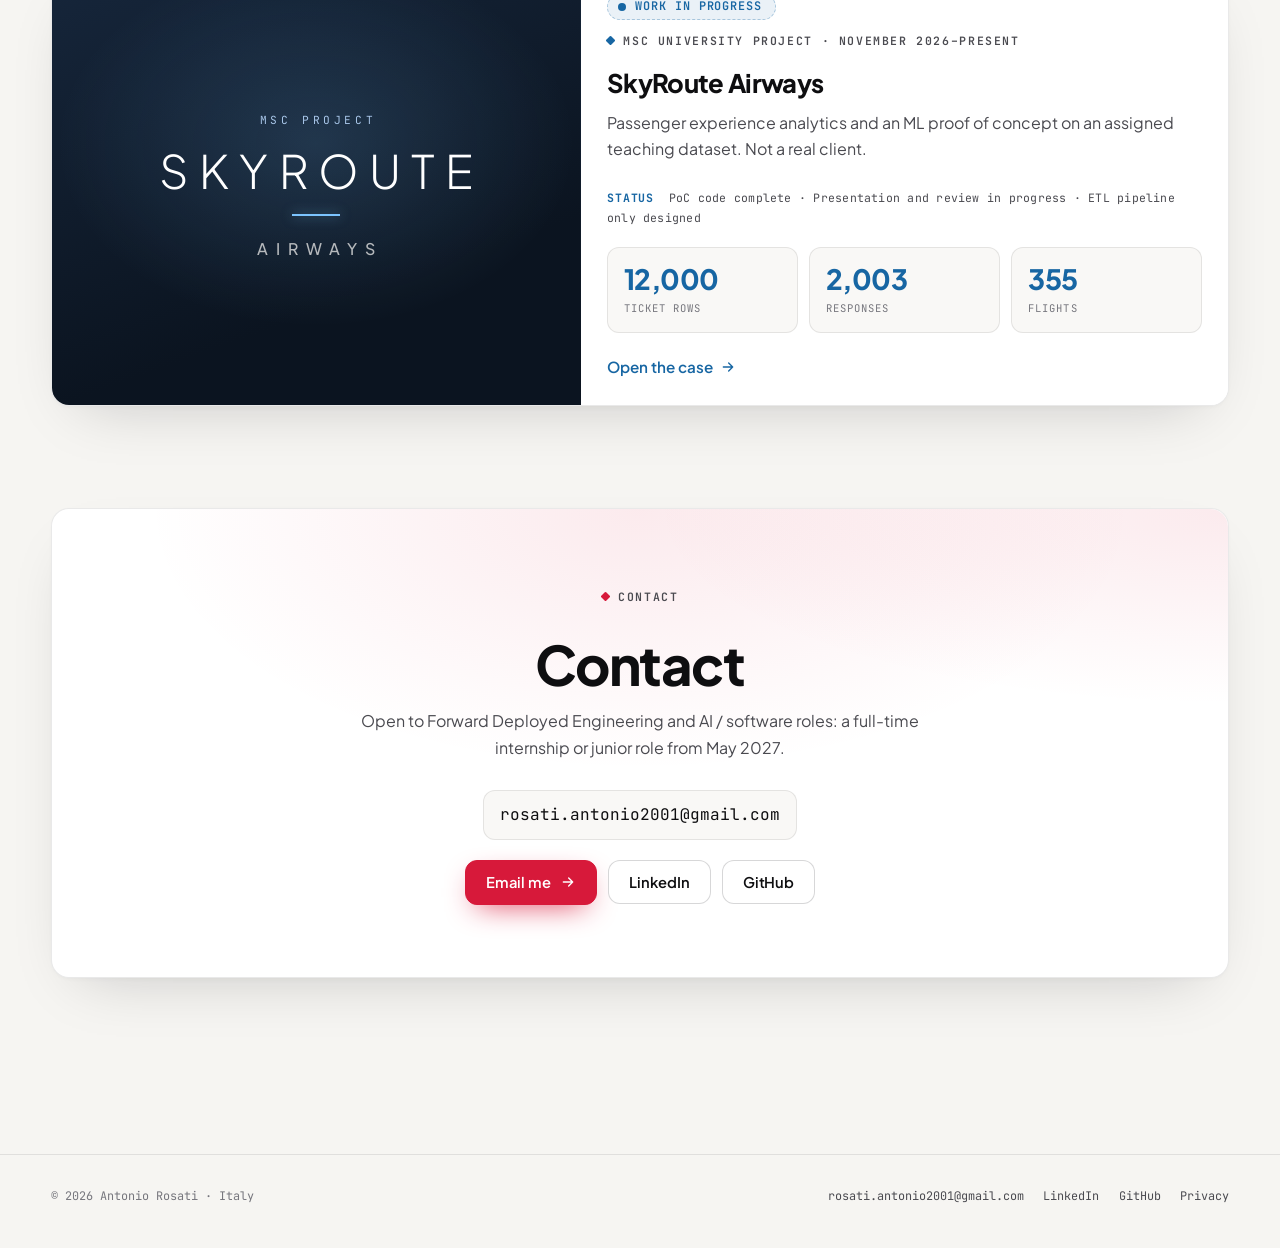
==== commit 200d3607: "Round 26: align with CV, SkyRoute pipeline cover, fixes Co-authored-by: Antonio Rosati <rosati.anton" ====
--- a/index.html
+++ b/index.html
@@ -24,7 +24,7 @@
   <meta name="apple-mobile-web-app-status-bar-style" content="default">
   <meta name="format-detection" content="telephone=no">
   <title>Antonio Rosati — Selected work</title>
-  <meta name="description" content="Portfolio of Antonio Rosati, MSc student in AI for Business Transformation. Selected work: Lyceum, a native macOS app, and Audi Vorsprung Club, an AI-generated loyalty prototype from H-ACK Audi.">
+  <meta name="description" content="Portfolio of Antonio Rosati, MSc student in AI for Business Transformation. Selected work: Lyceum, a native macOS app built with AI coding tools; Audi Vorsprung Club, an AI-generated loyalty prototype from H-ACK Audi; and SkyRoute Airways, an MSc data project in progress.">
   <meta name="author" content="Antonio Rosati">
   <meta property="og:title" content="Antonio Rosati — Selected work">
   <meta property="og:description" content="Lyceum, a native macOS app for lectures and meetings, and the Audi Vorsprung Club prototype from H-ACK Audi.">
@@ -49,7 +49,7 @@
   <link rel="icon" href="assets/favicon-light.png?v=20261114" type="image/png" media="(prefers-color-scheme: light)">
   <link rel="icon" href="assets/favicon.png?v=20261114" type="image/png">
   <link rel="icon" href="favicon.ico?v=20261114" sizes="48x48">
-  <link rel="stylesheet" href="css/style.css?v=25b">
+  <link rel="stylesheet" href="css/style.css?v=26">
   <link rel="preload" href="fonts/PlusJakartaSans-Variable.woff2" as="font" type="font/woff2" crossorigin>
   <link rel="preload" href="fonts/JetBrainsMono-Variable.woff2" as="font" type="font/woff2" crossorigin>
 </head>
@@ -191,7 +191,7 @@
             <!-- the projects on the screen: one entry per project, in order (taglines reuse the site's own copy) -->
             <script type="application/json" data-retro-apps>
               [
-                { "name": "Lyceum", "href": "lyceum.html", "icon": "assets/lyceum/app-icon-256.png", "iconWebp": "assets/lyceum/app-icon-256.webp", "tagline": "Lectures and meetings into study documents.", "label": "Lyceum, open the case", "accentDark": "#3DF5A0", "accentLight": "#067A50" },
+                { "name": "Lyceum", "href": "lyceum.html", "icon": "assets/lyceum/app-icon-256.png", "iconWebp": "assets/lyceum/app-icon-256.webp", "tagline": "Native macOS app, built with AI coding tools.", "label": "Lyceum, open the case", "accentDark": "#3DF5A0", "accentLight": "#067A50" },
                 { "name": "H-ACK Audi", "href": "audi.html", "icon": "assets/projects/hack-audi-icon.svg", "tagline": "A myAudi loyalty prototype: five levels, four rings.", "label": "H-ACK Audi: Audi Vorsprung Club, open the case", "accentDark": "#FF3347", "accentLight": "#D7193A" },
                 { "name": "SkyRoute", "href": "skyroute.html", "icon": "assets/projects/skyroute-icon.svg", "tagline": "MSc data project. Work in progress.", "label": "SkyRoute Airways, work in progress: open the case", "accentDark": "#7CC4FF", "accentLight": "#1766A3" }
               ]
@@ -203,7 +203,7 @@
           <div>
             <p class="ov">Flagship · Personal project</p>
             <h3><img class="app-icon-sm" src="assets/lyceum/app-icon.png" width="1024" height="1024" alt="">Lyceum</h3>
-            <p>Lecture and meeting audio in, editable study documents out. <span data-key="sole" data-mark="underline">January 2026–present, sole author</span>.</p>
+            <p>Lecture and meeting audio in, editable study documents out. A native macOS app built with AI coding tools (ChatGPT, Codex). <span data-key="sole" data-mark="underline">January 2026–present, sole author</span>.</p>
             <ul class="metrics">
               <li class="metric"><b class="word">Sole author</b><span>Role</span></li>
               <li class="metric"><b class="word">Jan 2026–present</b><span>Timeline</span></li>
@@ -244,7 +244,7 @@
             <div class="body">
               <p class="ov">Personal project</p>
               <h3><img class="app-icon-sm" src="assets/lyceum/app-icon.png" width="1024" height="1024" alt="">Lyceum</h3>
-              <p>Lectures and meetings into study documents. Sole author since January 2026; I designed and tested it, built with AI help.</p>
+              <p>Lectures and meetings into study documents. A native macOS app built with AI coding tools (ChatGPT, Codex); sole author since January 2026, I designed, directed and tested it. Public release in preparation; preview available on request.</p>
               <ul class="metrics metrics-names chips-green" aria-label="The app’s four sections">
                 <li class="metric"><b class="word">Live Listening</b><span>Mic, live</span></li>
                 <li class="metric"><b class="word">Transcribe</b><span>On-device</span></li>
@@ -287,7 +287,7 @@
             </div>
             <div class="body">
               <p class="wip-badge"><i aria-hidden="true"></i>Work in progress</p>
-              <p class="ov">MSc university project · November 2026</p>
+              <p class="ov">MSc university project · November 2026–present</p>
               <h3>SkyRoute Airways</h3>
               <p>Passenger experience analytics and an ML proof of concept on an assigned teaching dataset. <span data-key="notclient" data-mark="underline">Not a real client.</span></p>
               <p class="meta sr-status"><b>Status</b> PoC code complete · Presentation and review in progress · ETL pipeline only designed</p>
@@ -338,7 +338,7 @@
   <script src="vendor/gsap.min.js" defer></script>
   <script src="vendor/ScrollTrigger.min.js" defer></script>
   <script src="vendor/lenis.min.js" defer></script>
-  <script src="js/main.js?v=25b" defer></script>
+  <script src="js/main.js?v=26" defer></script>
 
 </body>
 </html>
--- a/css/style.css
+++ b/css/style.css
@@ -1679,8 +1679,8 @@
 .wip-badge i { width: 0.5rem; height: 0.5rem; border-radius: 50%; background: currentColor; box-shadow: 0 0 0 0 var(--accent-line); flex: none; }
 @media (prefers-reduced-motion: no-preference) { .wip-badge i { animation: wip-pulse 2.4s ease-in-out infinite; } }
 @keyframes wip-pulse { 0%, 100% { box-shadow: 0 0 0 0 var(--accent-line); opacity: 1; } 50% { box-shadow: 0 0 0 0.35rem transparent; opacity: 0.55; } }
-.sr-status { margin: 0.2rem 0 0; max-width: 46rem; }
-.sr-status b { color: var(--accent); font-weight: 700; margin-right: 0.45rem; text-transform: uppercase; letter-spacing: 0.08em; }
+.sr-status, .lyc-status { margin: 0.2rem 0 0; max-width: 46rem; }
+.sr-status b, .lyc-status b { color: var(--accent); font-weight: 700; margin-right: 0.45rem; text-transform: uppercase; letter-spacing: 0.08em; }
 .sr-note { margin: 0 0 clamp(1rem, 2vw, 1.4rem); border-color: var(--accent-line); background: linear-gradient(var(--accent-soft), var(--accent-soft)), var(--card); }
 .sr-note p:last-child { margin: 0; color: var(--ink-soft); max-width: 52em; }
 .sr-sec { display: grid; grid-template-columns: minmax(0, 1.35fr) minmax(0, 1fr); gap: clamp(1.2rem, 3vw, 2.6rem); align-items: center; margin: 0 0 clamp(1rem, 2vw, 1.4rem); scroll-margin-top: calc(var(--nav-h) + 1rem); }
@@ -1914,3 +1914,44 @@
   .ml-measure label { display: block; }
 }
 @media (max-width: 760px) { .sr-mx tbody th { width: 5.1rem; font-size: 0.72rem; padding-right: 0.4rem; } }
+
+/* round 26: Lyceum status line under the hero lede; inline links in the About lists */
+.page-hero .lyc-status { margin-top: 0.7rem; }
+.principles a { color: var(--accent); text-decoration: underline; text-decoration-thickness: 1px; text-underline-offset: 3px; }
+
+/* ---------- SkyRoute cover (round 26): planned final pipeline, inline SVG, theme-aware ---------- */
+.sr-cover { margin: 0; }
+.sr-cover-screen { position: relative; background: var(--card-2); padding: clamp(0.4rem, 1.2vw, 1rem); background-image: radial-gradient(60% 80% at 50% 40%, var(--accent-soft), transparent 70%); }
+.pl-svg { display: block; width: 100%; height: auto; margin: 0 auto; overflow: visible; }
+.pl-tall { display: none; max-width: 440px; }
+@media (max-width: 1000px) { .pl-wide { display: none; } .pl-tall { display: block; } }
+.pl-svg text { font-family: var(--sans); fill: var(--ink); }
+.pl-node rect, .pl-gate rect { fill: var(--accent-soft); stroke: var(--accent); stroke-width: 1.6; stroke-dasharray: 7 5; }
+.pl-gold rect { stroke-width: 2.2; }
+.pl-exc rect { fill: transparent; stroke: var(--sky-warm); stroke-dasharray: 4 5; }
+.pl-gate rect { stroke-dasharray: none; fill: transparent; }
+.pl-src rect { fill: transparent; stroke: var(--line-strong); stroke-width: 1.2; }
+.pl-src text { font-size: 14px; fill: var(--ink-soft); }
+.pl-n { font-family: var(--mono) !important; font-size: 11px; letter-spacing: 0.12em; fill: var(--accent) !important; }
+.pl-warm-t { fill: var(--sky-warm) !important; }
+.pl-t { font-weight: 650; }
+.pl-s { fill: var(--ink-soft) !important; }
+.pl-cap { font-family: var(--mono) !important; font-size: 13px; fill: var(--ink-faint) !important; letter-spacing: 0.02em; }
+.pl-foot { font-size: 13px; fill: var(--ink-faint) !important; }
+.pl-badge rect { fill: transparent; stroke: var(--sky-warm); stroke-width: 1.4; stroke-dasharray: 5 4; }
+.pl-badge text { font-family: var(--mono) !important; font-size: 12px; letter-spacing: 0.12em; font-weight: 700; fill: var(--sky-warm) !important; }
+.pl-flow { fill: none; stroke: var(--accent); stroke-width: 1.8; stroke-dasharray: 6 6; stroke-linecap: round; animation: pl-flow 1.6s linear infinite; }
+.pl-flow.pl-warm { stroke: var(--sky-warm); }
+.pl-ah { fill: var(--accent); } .pl-ahw { fill: var(--sky-warm); }
+@keyframes pl-flow { to { stroke-dashoffset: -24; } }
+html[data-theme="dark"] .pl-node rect, html[data-theme="dark"] .pl-gate rect, html[data-theme="dark"] .pl-flow { filter: drop-shadow(0 0 5px var(--sky-halo)); }
+@media (prefers-color-scheme: dark) { html:not([data-theme="light"]) .pl-node rect, html:not([data-theme="light"]) .pl-gate rect, html:not([data-theme="light"]) .pl-flow { filter: drop-shadow(0 0 5px var(--sky-halo)); } }
+@media (prefers-reduced-motion: reduce) { .pl-flow { animation: none; } }
+.sr-cover .mac-count { white-space: nowrap; }
+@media (max-width: 680px) { .sr-cover .mac-bar { grid-template-columns: auto minmax(0, 1fr); gap: 0.7rem; } .sr-cover .mac-count { display: none; } }
+
+/* round 26 fix: SkyRoute marks on About use SkyRoute blue with neon (like li.lyc uses Lyceum green) */
+.principles li.sky::before { box-shadow: 0 0 14px -3px var(--sky-halo); text-shadow: 0 0 8px var(--sky-halo); }
+.prose a.sky, .principles a.sky { text-shadow: 0 0 10px var(--sky-halo); }
+/* round 26 fix: `.card p` was greying the WIP / planned badges (and their dots) inside cards; keep them in the page accent */
+.card p.wip-badge { color: var(--accent); }
